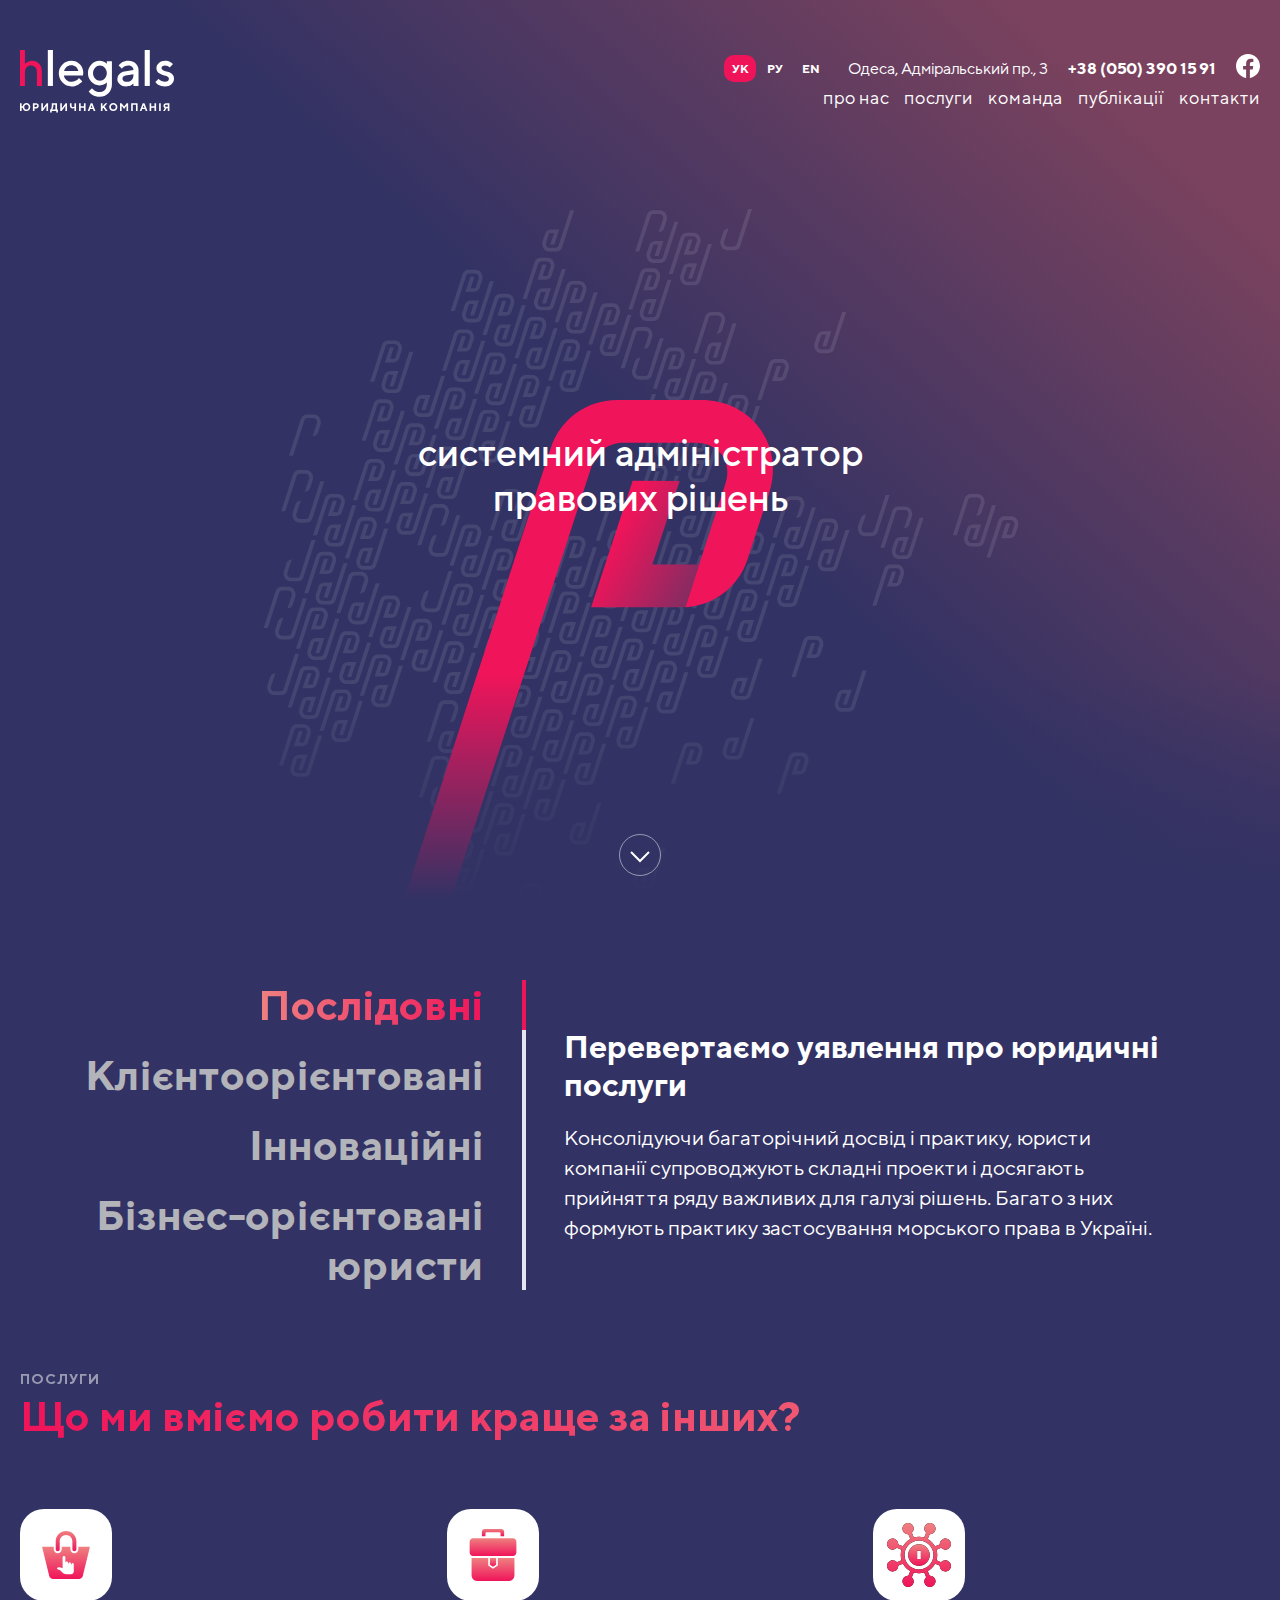
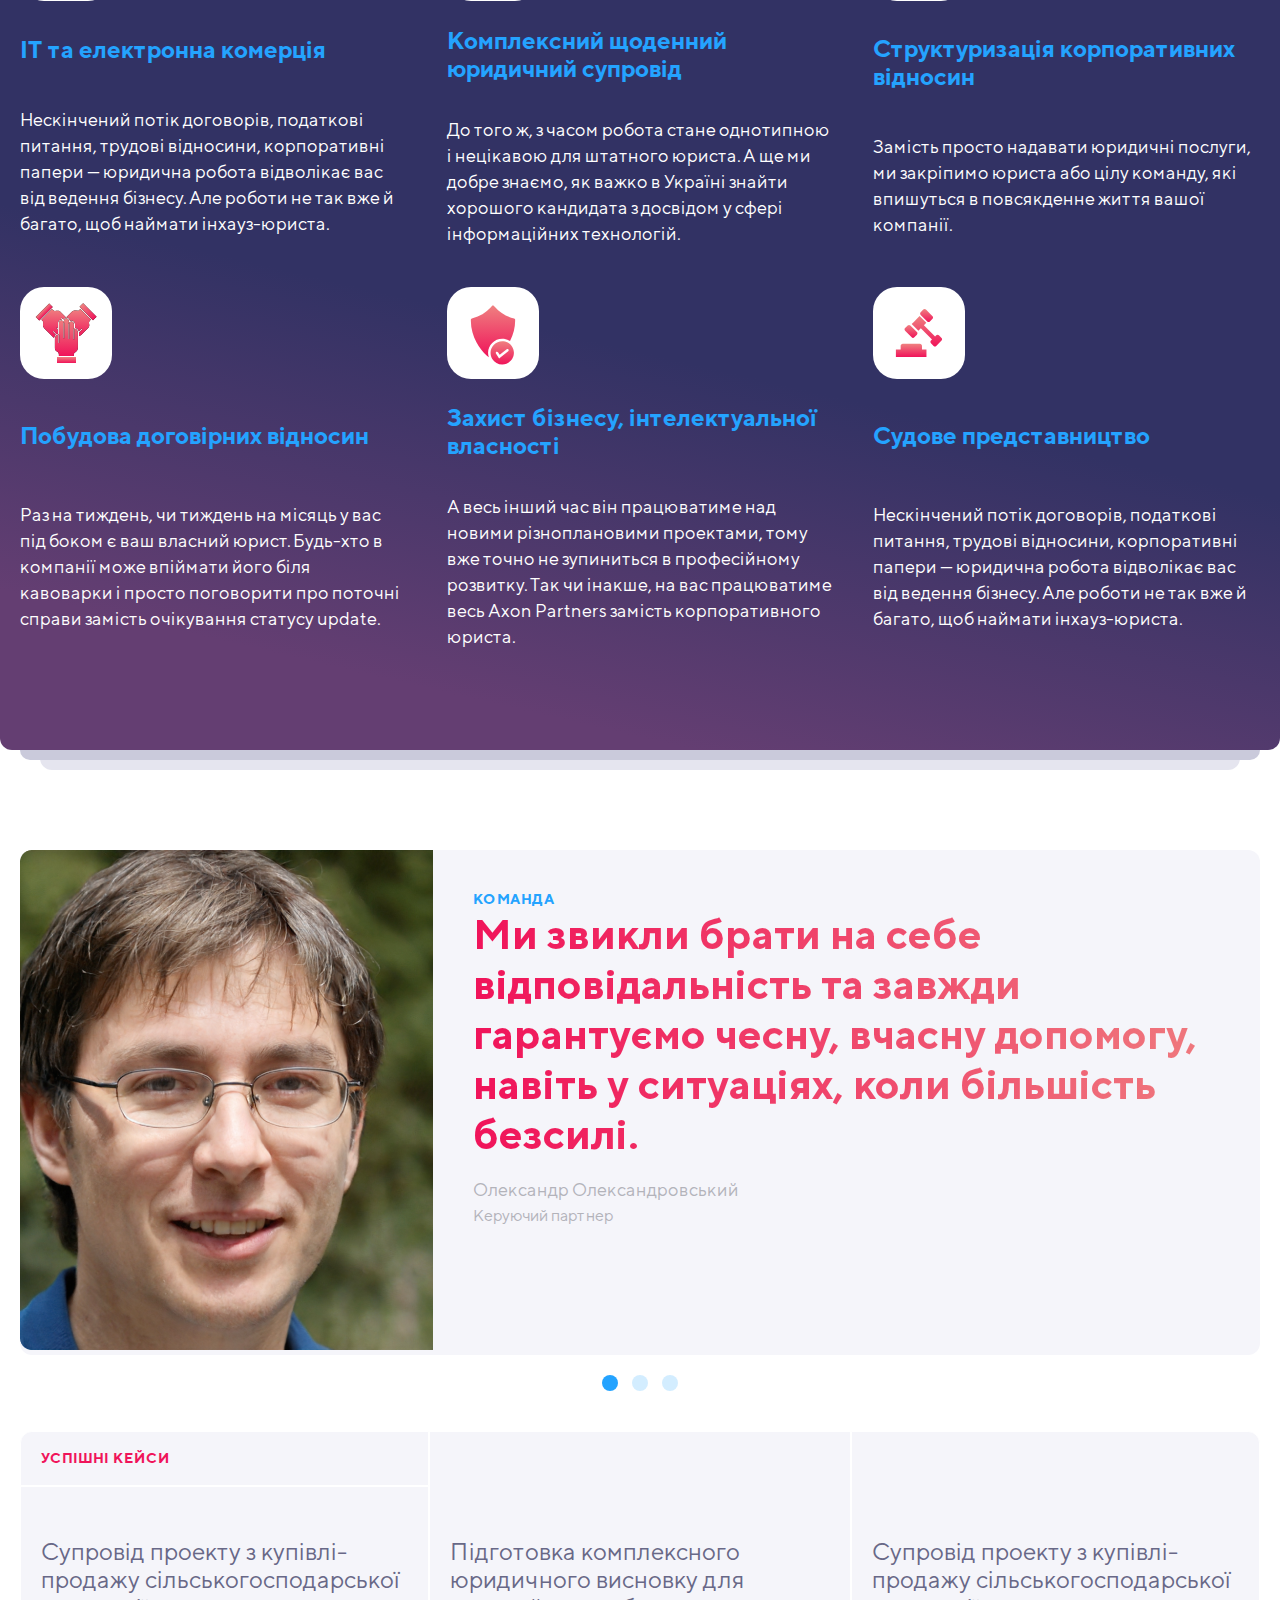
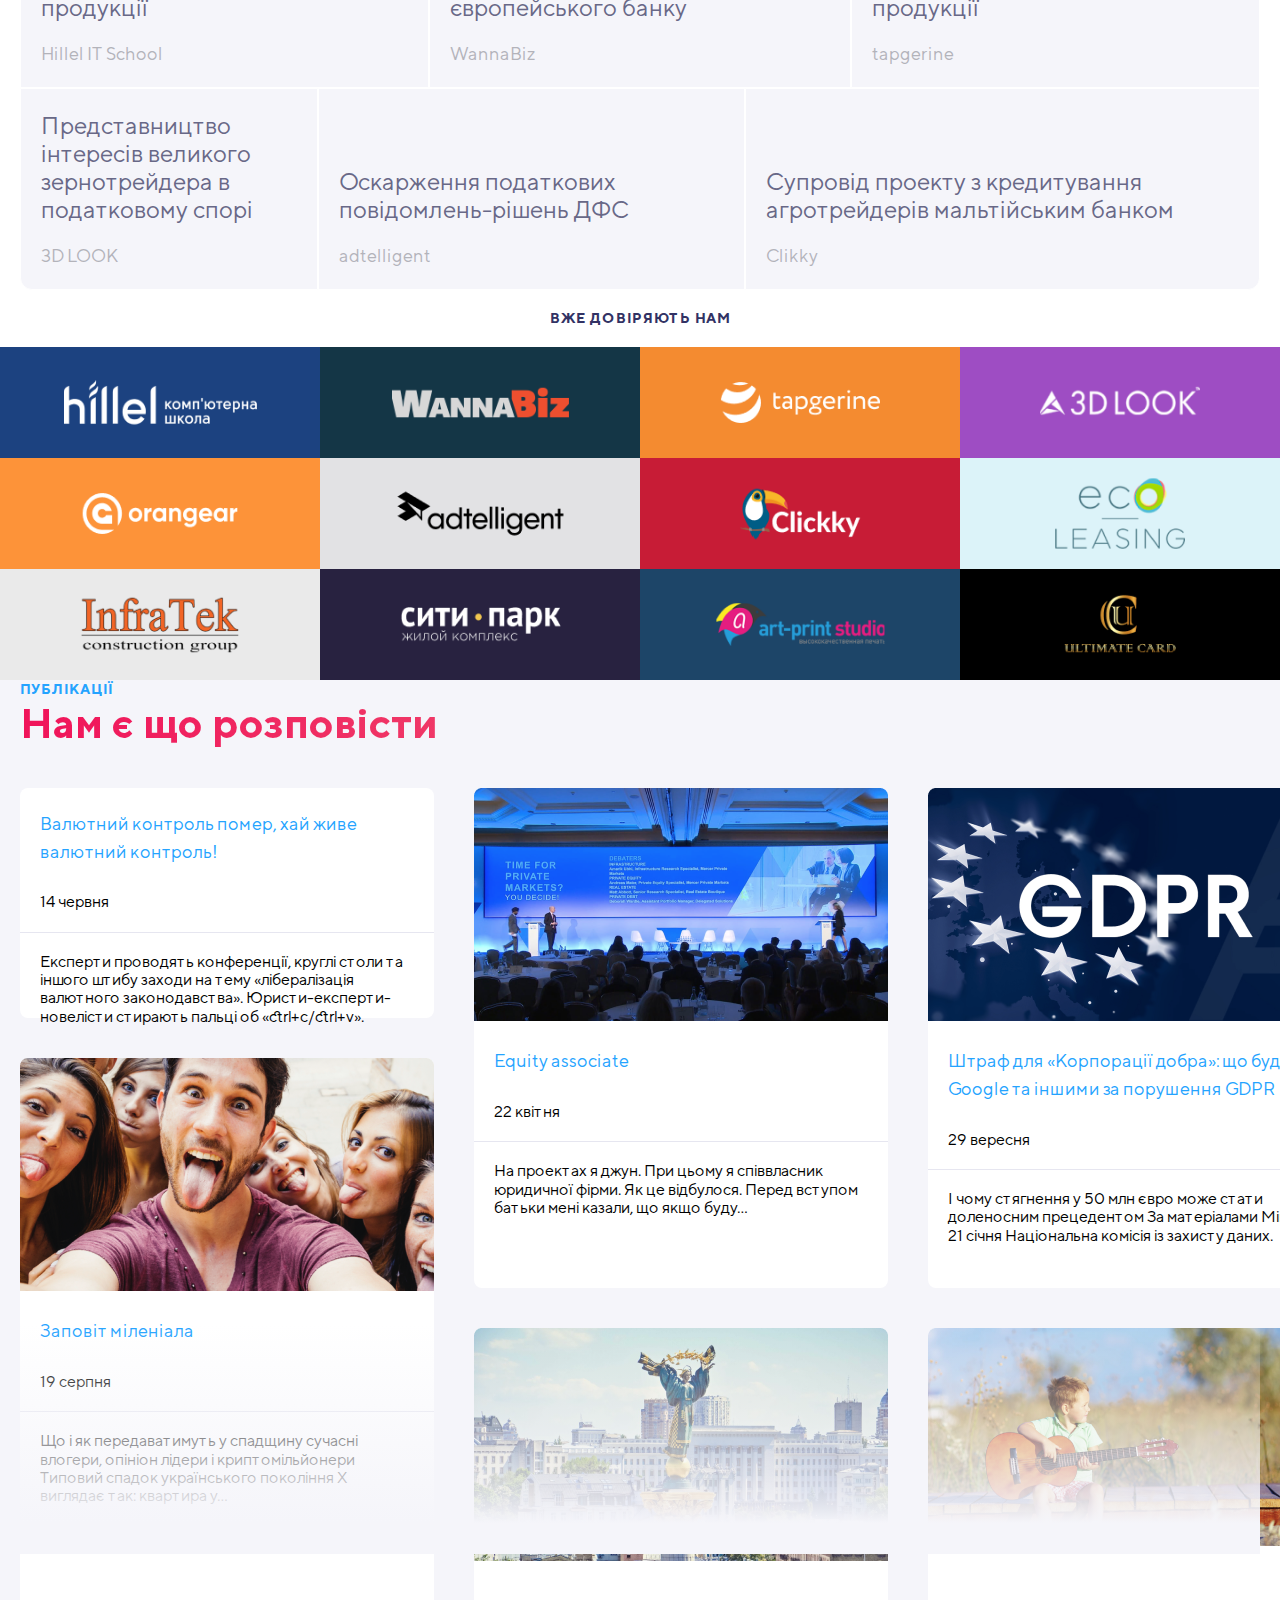
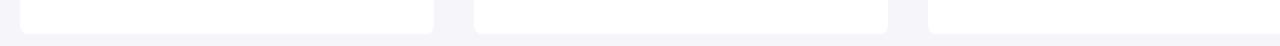
==== index.html @ 36294e0b "ten" ====
<!DOCTYPE html>
<html lang="en">

<head>
  <meta charset="UTF-8">
  <meta http-equiv="X-UA-Compatible" content="IE=edge">
  <meta name="viewport" content="width=device-width, initial-scale=1.0">
  <link rel="stylesheet" href="assets/css/style.css">
  <title>Document</title>
</head>

<body>

  <header class="header">
    <div class="header-menu  container">
      <div class="header-menu__logo logo">
        <div class="logo__picture">
          <a href="index.html">
            <img class="logo__image" src="assets/img/logowhite.svg" alt="logowhite">
          </a>
        </div>
      </div>
      <div class="header-menu__info info">
        <div class="info__language">
          <a class="info__language-link active" href="">УК</a>
          <a class="info__language-link" href="">РУ</a>
          <a class="info__language-link" href="">EN</a>
        </div>
        <div class="info__address">
          <a class="info__address-link" href="">Одеса, Адміральський пр., 3</a>
        </div>
        <div class="info__phone">
          <a class="info__phone-link" href="tel:+380503901591">+38 (050) 390 15 91</a>
        </div>
        <div class="info__social">
          <a class="info__social-link" href="">
            <img class="info__social-image" src="assets/img/facebook.svg" alt="facebook">
          </a>
        </div>
      </div>
      <nav class="header-menu__navbar navbar">

        <div class="navbar-hamburger">
          <span></span>
          <span></span>
          <span></span>
        </div>

        <ul class="navbar__list">
          <li class="navbar__item">
            <a class="navbar__link" href="">про нас</a>
          </li>
          <li class="navbar__item">
            <a class="navbar__link" href="">послуги</a>
          </li>
          <li class="navbar__item">
            <a class="navbar__link" href="">команда</a>
          </li>
          <li class="navbar__item">
            <a class="navbar__link" href="">публікації</a>
          </li>
          <li class="navbar__item">
            <a class="navbar__link" href="">контакти</a>
          </li>
        </ul>
      </nav>

    </div>
    <div class="header-logo">
      <img class="header-logo__image" src="assets/img/logo.svg" alt="logo">
      <h1 class="header-logo__title">системний адміністратор правових рішень</h1>
    </div>
    <div class="header-logo__button">
      <img class="header-logo__button-image" alt="down" src="assets/img/scrolldown.svg">
    </div>

  </header>

  <main class="main">
    <section class="experience">
      <div class="experience__container container">
        <div class="slider">
          <div class="slider__headers">
            <h2 class="slider__header active"><span>Послідовні</span></h2>
            <h2 class="slider__header"><span>Клієнтоорієнтовані</span></h2>
            <h2 class="slider__header"><span>Інноваційні</span></h2>
            <h2 class="slider__header"><span>Бізнес-орієнтовані юристи</span></h2>
          </div>

          <div class="slider__notes">
            <div class="slider__note active">
              <h3 class="slider__title">Перевертаємо уявлення про юридичні послуги</h3>
              <p class="slider__descption">Консолідуючи багаторічний досвід і практику, юристи компанії супроводжують
                складні проекти і досягають прийняття ряду
                важливих для галузі рішень. Багато з них формують практику застосування морського права в Україні.</p>
            </div>
            <div class="slider__note">
              <h3 class="slider__title">Клієнтоорієнтовані послуги</h3>
              <p class="slider__descption">Консолідуючи багаторічний досвід і практику, юристи компанії супроводжують
                складні проекти.Багато з них формують практику застосування морського права в Україні.</p>
            </div>

            <div class="slider__note">
              <h3 class="slider__title">Інноваційні послуги</h3>
              <p class="slider__descption">Багато з них формують практику застосування морського права в Україні.</p>
            </div>

            <div class="slider__note">
              <h3 class="slider__title">Бізнес-орієнтовані юристи</h3>
              <p class="slider__descption">Консолідуючи багаторічний досвід і практику, юристи компанії супроводжують
                складні проекти і досягають прийняття рядуважливих для галузі рішень.</p>
            </div>
          </div>

          <div class="slider__indicators">
            <div class="slider__indicator active"></div>
            <div class="slider__indicator"></div>
            <div class="slider__indicator"></div>
            <div class="slider__indicator"></div>
          </div>

        </div>
      </div>

    </section>

    <section class="services">
      <div class="services-container container">
        <strong><a class="services__link" href="">послуги</a></strong>
        <h2 class="services__title">Що ми вміємо робити краще за інших?</h2>


        <div class="services-grid">

          <div class="services-block">
            <h3 class="services-block__title">IT та електронна комерція</h3>
            <div class="services-block__picture">
              <img class="services-block__image" src="assets/img/services1.svg" alt="services1">
            </div>
            <div class="services-block__description">Нескінчений потік договорів, податкові питання, трудові відносини,
              корпоративні папери — юридична
              робота відволікає вас
              від ведення бізнесу. Але роботи не так вже й багато, щоб наймати інхауз-юриста.</div>
          </div>



          <div class="services-block">
            <h3 class="services-block__title">Комплексний щоденний
              юридичний супровід</h3>
            <div class="services-block__picture">
              <img class="services-block__image" src="assets/img/services2.svg" alt="services2">
            </div>
            <div class="services-block__description">До того ж, з часом робота стане однотипною і нецікавою для
              штатного
              юриста. А ще ми добре знаємо, як важко в Україні
              знайти хорошого кандидата з досвідом у сфері інформаційних технологій.</div>
          </div>



          <div class="services-block">
            <h3 class="services-block__title">Структуризація корпоративних відносин</h3>
            <div class="services-block__picture">
              <img class="services-block__image" src="assets/img/services3.svg" alt="services3">
            </div>
            <div class="services-block__description">Замість просто надавати юридичні послуги, ми закріпимо юриста або
              цілу команду, які впишуться в повсякденне життя вашої
              компанії.</div>
          </div>



          <div class="services-block">
            <h3 class="services-block__title">Побудовa договірних відносин</h3>
            <div class="services-block__picture">
              <img class="services-block__image" src="assets/img/services4.svg" alt="services4">
            </div>
            <div class="services-block__description">Раз на тиждень, чи тиждень на місяць у вас під боком є ваш
              власний
              юрист. Будь-хто в компанії може впіймати його біля
              кавоварки і просто поговорити про поточні справи замість очікування статусу update.
            </div>
          </div>



          <div class="services-block">
            <h3 class="services-block__title">Захист бізнесу, інтелектуальної власності</h3>
            <div class="services-block__picture">
              <img class="services-block__image" src="assets/img/services5.svg" alt="services5">
            </div>
            <div class="services-block__description">А весь інший час він працюватиме над новими різноплановими
              проектами, тому вже точно не зупиниться в професійному
              розвитку. Так чи інакше, на вас працюватиме весь Axon Partners замість корпоративного юриста.</div>
          </div>



          <div class="services-block">
            <h3 class="services-block__title">Судове представництво</h3>
            <div class="services-block__picture">
              <img class="services-block__image" src="assets/img/services6.svg" alt="services6">
            </div>
            <div class="services-block__description">Нескінчений потік договорів, податкові питання, трудові
              відносини,
              корпоративні папери — юридична
              робота відволікає вас
              від ведення бізнесу. Але роботи не так вже й багато, щоб наймати інхауз-юриста.</div>
          </div>

        </div>
      </div>
    </section>

    <section class="face container">
      <div class="face-box">
        <div class="face-box__picture">
          <img class="face-box__image" src="assets/img/face.png" alt="">
        </div>

        <div class="face-contant">
          <strong class="face-contant__indicators">
            <a class="face-contant__link" href="">команда</a>
          </strong>
          <h2 class="face-contant__title">Ми звикли брати на себе відповідальність та завжди гарантуємо чесну, вчасну
            допомогу, навіть у ситуаціях, коли більшість безсилі.</h2>
          <div class="face-contant__flex">
            <div class="face-contant__flex-pictures">
              <img class="face-contant__flex-image" src="assets/img/face-small.png" alt="face-small">
            </div>
            <div class="face-contant__flex-person">
              <div class="face-contant__name">Олександр Олександровський</div>
              <div class="face-contant__about">Керуючий партнер</div>
            </div>

          </div>

        </div>

      </div>
      <div class="face-indicators">
        <div class="face-indicator active"></div>
        <div class="face-indicator"></div>
        <div class="face-indicator"></div>
      </div>

    </section>

    <section class="cases container">



      <div class="cases-section">
        <h3 class="cases-section__title">Успішні кейси</h3>
      </div>

      <div class="cases-section">
        <div class="cases-section__description">Супровід проекту з купівлі-продажу сільськогосподарської продукції
        </div>
        <div class="cases-section__notes">Hillel IT School</div>
      </div>

      <div class="cases-section">
        <div class="cases-section__description">Підготовка комплексного юридичного висновку для європейського банку
        </div>
        <div class="cases-section__notes">WannaBiz</div>
      </div>

      <div class="cases-section">
        <div class="cases-section__description">Супровід проекту з купівлі-продажу сільськогосподарської продукції
        </div>
        <div class="cases-section__notes">tapgerine</div>
      </div>

      <div class="cases-section">
        <div class="cases-section__description">Представництво інтересів великого зернотрейдера в податковому спорі
        </div>
        <div class="cases-section__notes">3D LOOK</div>
      </div>
      <div class="cases-section">
        <div class="cases-section__description">Оскарження податкових повідомлень-рішень ДФС</div>
        <div class="cases-section__notes">adtelligent</div>
      </div>
      <div class="cases-section">
        <div class="cases-section__description">Супровід проекту з кредитування агротрейдерів мальтійським банком
        </div>
        <div class="cases-section__notes">Clikky</div>
      </div>

    </section>

    <section class="brands">
      <h3 class="brands__title">Вже довіряють нам</h3>
      <div class="brands-box">
        <div class="brands-section">
          <a href="index.html"><img class="brands-section__image" src="assets/img/brands1.png" alt="brands1"></a>
        </div>
        <div class="brands-section">
          <a href="index.html"><img class="brands-section__image" src="assets/img/brands2.png" alt="brands2"></a>
        </div>
        <div class="brands-section">
          <a href="index.html"><img class="brands-section__image" src="assets/img/brands3.png" alt="brands3"></a>
        </div>
        <div class="brands-section">
          <a href="index.html"><img class="brands-section__image" src="assets/img/brands4.png" alt="brands4"></a>
        </div>
        <div class="brands-section">
          <a href="index.html"><img class="brands-section__image" src="assets/img/brands5.png" alt="brands5"></a>
        </div>
        <div class="brands-section">
          <a href="index.html"><img class="brands-section__image" src="assets/img/brands6.png" alt="brands6"></a>
        </div>
        <div class="brands-section">
          <a href="index.html"><img class="brands-section__image" src="assets/img/brands7.png" alt="brands7"></a>
        </div>
        <div class="brands-section">
          <a href="index.html"><img class="brands-section__image" src="assets/img/brands8.png" alt="brands8"></a>
        </div>
        <div class="brands-section">
          <a href="index.html"><img class="brands-section__image" src="assets/img/brands9.png" alt="brands9"></a>
        </div>
        <div class="brands-section">
          <a href="index.html"><img class="brands-section__image" src="assets/img/brands10.png" alt="brands10"></a>
        </div>
        <div class="brands-section">
          <a href="index.html"><img class="brands-section__image" src="assets/img/brands11.png" alt="brands10"></a>
        </div>
        <div class="brands-section">
          <a href="index.html"><img class="brands-section__image" src="assets/img/brands12.png" alt="brands10"></a>
        </div>
      </div>
    </section>
  </main>

  <footer class="footer">
    <div class="footer-primary container">
      <div class="footer-primary__action">
        <a class="footer-primary__link" href="index.html">Публікації</a>
      </div>
      <h2 class="footer-primary__title">Нам є що розповісти</h2>

      <div class="footer-primary__box box">

        <div class="box-section">
          <h2 class="box-section__title">
            <a class="box-section__link" href="#">Валютний контроль помер, хай живе валютний контроль!</a>
          </h2>
          <div class="box-section__date">14 червня</div>
          <div class="box-section__description">Експерти проводять конференції, круглі столи та іншого штибу заходи на
            тему «лібералізація валютного законодавства».
            Юристи-експерти-новелісти стирають пальці об «ctrl+c/ctrl+v».</div>
        </div>

        <div class="box-section">
          <h2 class="box-section__title">
            <a class="box-section__link" href="#">Equity associate</a>
          </h2>
          <div class="box-section__picture">
            <img class="box-section__image" src="assets/img/footer-primary2.png" alt="primary2">
          </div>
          <div class="box-section__date">22 квітня</div>
          <div class="box-section__description">На проектах я джун. При цьому я співвласник юридичної фірми. Як це відбулося. Перед вступом батьки мені казали, що якщо
          буду…</div>
        </div>

        <div class="box-section">
          <h2 class="box-section__title">
            <a class="box-section__link" href="#">Штраф для «Корпорації добра»: що буде з Google та іншими за порушення GDPR</a>
          </h2>
          <div class="box-section__picture">
            <img class="box-section__image" src="assets/img/footer-primary3.png" alt="primary3">
          </div>
          <div class="box-section__date">29 вересня</div>
          <div class="box-section__description">І чому стягнення у 50 млн євро може стати доленосним прецедентом За матеріалами Mind.ua 21 січня Національна комісія із
          захисту даних.</div>
        </div>

        <div class="box-section">
          <h2 class="box-section__title">
            <a class="box-section__link" href="#">Заповіт міленіала</a>
          </h2>
          <div class="box-section__picture">
            <img class="box-section__image" src="assets/img/footer-primary4.png" alt="primary4">
          </div>
          <div class="box-section__date">19 серпня</div>
          <div class="box-section__description">Що і як передаватимуть у спадщину сучасні влогери, опініон лідери і криптомільйонери Типовий спадок українського
          покоління Х виглядає так: квартира у…</div>
        </div>

        <div class="box-section">
          <h2 class="box-section__title display">
            <a class="box-section__link" href="#">Закон про мови: як зробити свій сайт відповідним</a>
          </h2>
          <div class="box-section__picture">
            <img class="box-section__image" src="assets/img/footer-primary5.png" alt="primary5">
          </div>
          <div class="box-section__date display">19 серпня</div>
          <div class="box-section__description display">Наталія Кирик, керівник контент студії Wordfactory.ua По-перше, це красиво! Це аргумент номер один на користь
          україномовного сайту. По-друге, це ефективно. У…</div>
        </div>

        <div class="box-section">
          <h2 class="box-section__title display">
            <a class="box-section__link" href="#">Компенсація витрат на навчання дитини в дитячому садку та школі</a>
          </h2>
          <div class="box-section__picture">
            <img class="box-section__image" src="assets/img/footer-primary6.png" alt="primary6">
          </div>
          <div class="box-section__date display">5 Лютого 2018</div>
          <div class="box-section__description display">Про що йде мова В червні цього року Верховна Рада внесла зміни до Податкового кодексу України. Відтепер батьки, які
          отримують офіційну…</div>
        </div>




      </div>
    </div>

    <br><br><br><br><br>
    <div class="footer-secondary container"></div>
  </footer>


  <script src="https://ajax.googleapis.com/ajax/libs/jquery/3.6.0/jquery.min.js"></script>

  <script src="assets/js/main.js"></script>
</body>

</html>
---- assets/css/style.css ----
/*! normalize.css v8.0.1 | MIT License | github.com/necolas/normalize.css */
html {
  line-height: 1.15;

  -webkit-text-size-adjust: 100%;
}
body {
  margin: 0;
}
main {
  display: block;
}
h1 {
  margin: 0.67em 0;

  font-size: 2em;
}
hr {
  overflow: visible;

  -webkit-box-sizing: content-box;
          box-sizing: content-box;
  height: 0;
}
pre {
  font-family: monospace, monospace;
  font-size: 1em;
}
a {
  background-color: transparent;
}
abbr[title] {
          text-decoration: underline;
          text-decoration: underline dotted;

  border-bottom: none;

  -webkit-text-decoration: underline dotted;
}
b,
strong {
  font-weight: bolder;
}
code,
kbd,
samp {
  font-family: monospace, monospace;
  font-size: 1em;
}
small {
  font-size: 80%;
}
sub,
sup {
  position: relative;

  vertical-align: baseline;

  font-size: 75%;
  line-height: 0;
}

sub {
  bottom: -0.25em;
}

sup {
  top: -0.5em;
}
img {
  border-style: none;
}
button,
input,
optgroup,
select,
textarea {
  margin: 0;

  font-family: inherit;
  font-size: 100%;
  line-height: 1.15;
}
button,
input {
  overflow: visible;
}
button,
select {
  text-transform: none;
}
button,
[type=button],
[type=reset],
[type=submit] {
  -webkit-appearance: button;
}
button::-moz-focus-inner,
[type=button]::-moz-focus-inner,
[type=reset]::-moz-focus-inner,
[type=submit]::-moz-focus-inner {
  padding: 0;

  border-style: none;
}
button:-moz-focusring,
[type=button]:-moz-focusring,
[type=reset]:-moz-focusring,
[type=submit]:-moz-focusring {
  outline: 1px dotted ButtonText;
}
fieldset {
  padding: 0.35em 0.75em 0.625em;
}
legend {
  display: table;

  -webkit-box-sizing: border-box;
          box-sizing: border-box;
  max-width: 100%;
  padding: 0;

  white-space: normal;

  color: inherit;
}
progress {
  vertical-align: baseline;
}
textarea {
  overflow: auto;
}
[type=checkbox],
[type=radio] {
  -webkit-box-sizing: border-box;
          box-sizing: border-box;
  padding: 0;
}
[type=number]::-webkit-inner-spin-button,
[type=number]::-webkit-outer-spin-button {
  height: auto;
}
[type=search] {
  outline-offset: -2px;

  -webkit-appearance: textfield;
}
[type=search]::-webkit-search-decoration {
  -webkit-appearance: none;
}
::-webkit-file-upload-button {
  font: inherit;

  -webkit-appearance: button;
}
details {
  display: block;
}
summary {
  display: list-item;
}
template {
  display: none;
}
[hidden] {
  display: none;
}

@font-face {
  font-family: "TT Norms";
  font-weight: bold;
  font-style: normal;

  src: url("TTNorms-Bold.eot");
  src: local("TT Norms Bold"), local("TTNorms-Bold"), url("../fonts/TTNorms-Bold.woff2") format("woff2");
}
@font-face {
  font-family: "TT Norms";
  font-weight: 500;
  font-style: normal;

  src: url("TTNorms-Medium.eot");
  src: local("TT Norms Medium"), local("TTNorms-Medium"), url("../fonts/TTNorms-Medium.woff2") format("woff2");
}
@font-face {
  font-family: "TT Norms";
  font-weight: normal;
  font-style: normal;

  src: url("TTNorms-Regular.eot");
  src: local("TT Norms Regular"), local("TTNorms-Regular"), url("../fonts/TTNorms-Regular.woff2") format("woff2");
}
*,
*::before,
*::after {
  -webkit-box-sizing: border-box;
          box-sizing: border-box;
  margin: 0;
  padding: 0;
}

html {
  font-size: 16px;
}

body {
  font-family: "TT Norms", "sans-serif";
  font-weight: 400;
}

a {
  text-decoration: none;

  color: white;
}

ul {
  margin: 0;
  padding: 0;

  list-style: none;
}

.container {
  max-width: 1360px;
  margin-right: auto;
  margin-left: auto;
  padding-right: 20px;
  padding-left: 20px;
}

.header {
  position: relative;

  overflow: hidden;

  height: 100vh;

  background: -o-linear-gradient(48deg, #323264 14%, #323264 51%, #7a425e 88%);
  background:    linear-gradient(42deg, #323264 14%, #323264 51%, #7a425e 88%);
}
.header::before {
  position: absolute;
  top: 0;
  right: 0;
  bottom: 0;
  left: 0;

  content: "";

  background-image: url(../img/logobackground.svg);
  background-repeat: no-repeat;
  background-position: 50% 100%;
  background-size: 85vh, 70vh;
}
.header::after {
  position: absolute;
  top: 70%;
  right: 0;
  bottom: 0;
  left: 0;

  content: "";

  background: -webkit-gradient(linear, left top, left bottom, color-stop(16.67%, rgba(50, 50, 100, 0)), to(#323264));
  background: -o-linear-gradient(top, rgba(50, 50, 100, 0) 16.67%, #323264 100%);
  background:    linear-gradient(180deg, rgba(50, 50, 100, 0) 16.67%, #323264 100%);
}

.header-menu {
  position: relative;
  z-index: 1;

  display: grid;
  -webkit-box-pack: justify;
  -ms-flex-pack: justify;
  justify-content: space-between;

  padding-top: 50px;

  gap: 0 20px;
  grid-template-areas: "logo info" "logo nav";
}

.header-menu__info {
  display: -webkit-box;
  display: -ms-flexbox;
  display: flex;
  -webkit-box-align: center;
  align-items: center;
  -ms-flex-align: center;
  -ms-flex-wrap: wrap;
      flex-wrap: wrap;

  gap: 20px;
  grid-area: info;
}

.info__language-link {
  padding: 6px 8px;

  color: #ffffff;
  border-radius: 10px;

  font-size: 12px;
  font-weight: 700;
  line-height: 14px;
}
.info__language-link:hover {
  color: #ef145a;
}
.info__language-link.active {
  color: #ffffff;
  background-color: #ef145a;
}
.info__address-link {
  color: #ffffff;

  font-size: 16px;
  font-weight: 400;
  line-height: 19px;
}
.info__phone-link {
  color: #ffffff;

  font-size: 16px;
  font-weight: 700;
  line-height: 19px;
}
.info__social-image {
  width: 24px;
}

.header-menu__logo {
  grid-area: logo;
}

.logo__image {
  width: 155px;
}

.header-menu__navbar {
  grid-area: nav;
}

.navbar__list {
  display: -webkit-box;
  display: -ms-flexbox;
  display: flex;
  -webkit-box-pack: end;
  -ms-flex-pack: end;
  justify-content: flex-end;

  gap: 15px;
}
.navbar__link {
  padding: 0.5em 0;

  color: #ffffff;

  font-size: 18px;
  font-weight: 400;
  line-height: 21px;
}
.navbar__link:hover {
  color: #ef145a;
}

.navbar-hamburger {
  position: relative;

  display: none;

  width: 30px;
  height: 22.5px;
  margin-left: auto;

  cursor: pointer;
  -webkit-transition: 0.5s ease-in-out;
       -o-transition: 0.5s ease-in-out;
          transition: 0.5s ease-in-out;
  -webkit-transform: rotate(0deg);
      -ms-transform: rotate(0deg);
          transform: rotate(0deg);
}

.navbar-hamburger span {
  position: absolute;
  left: 0;

  display: block;

  width: 100%;
  height: 4px;

  -webkit-transition: 0.25s ease-in-out;
       -o-transition: 0.25s ease-in-out;
          transition: 0.25s ease-in-out;
  -webkit-transform: rotate(0deg);
      -ms-transform: rotate(0deg);
          transform: rotate(0deg);

  opacity: 1;
  border-radius: 3px;
  background: #ffffff;
}

.navbar-hamburger span:nth-child(1) {
  top: 0;
}

.navbar-hamburger span:nth-child(2) {
  top: 9px;
}

.navbar-hamburger span:nth-child(3) {
  top: 18px;
}

.navbar-hamburger.open span:nth-child(1) {
  top: 9px;

  -webkit-transform: rotate(135deg);
      -ms-transform: rotate(135deg);
          transform: rotate(135deg);
}

.navbar-hamburger.open span:nth-child(2) {
  left: -30px;

  opacity: 0;
}

.navbar-hamburger.open span:nth-child(3) {
  top: 9px;

  -webkit-transform: rotate(-135deg);
      -ms-transform: rotate(-135deg);
          transform: rotate(-135deg);
}

.header-logo {
  display: -webkit-box;
  display: -ms-flexbox;
  display: flex;
  -webkit-box-align: center;
  align-items: center;
  -ms-flex-align: center;
  -webkit-box-pack: center;
  -ms-flex-pack: center;
  justify-content: center;

  min-height: 100vh;
}
.header-logo__image {
  position: absolute;
  bottom: 0;
}
.header-logo__title {
  position: absolute;
  top: 50%;
  left: 50%;

  width: 600px;

  -webkit-transform: translate(-50%, -50%);
      -ms-transform: translate(-50%, -50%);
          transform: translate(-50%, -50%);
  text-align: center;

  color: #ffffff;

  font-size: 38px;
  font-weight: 500;
  line-height: 45px;
}

.header-logo__button {
  position: absolute;
  z-index: 2;
  bottom: 20px;
  left: 50%;

  cursor: pointer;
  -webkit-transform: translateX(-50%);
      -ms-transform: translateX(-50%);
          transform: translateX(-50%);
}

.slider {
  display: -webkit-box;
  display: -ms-flexbox;
  display: flex;
}
.slider__headers {
  position: relative;

  display: -webkit-box;
  display: -ms-flexbox;
  display: flex;
  -webkit-box-flex: 2;
  -ms-flex-preferred-size: 0;
  flex-basis: 0;
  -webkit-box-orient: vertical;
  -webkit-box-direction: normal;
  -ms-flex-direction: column;
      flex-direction: column;
  -ms-flex-positive: 2;
  flex-grow: 2;

  gap: 20px;
}
.slider__header {
  position: relative;

  color: #b3b3ba;
}
.slider__notes {
  display: -webkit-box;
  display: -ms-flexbox;
  display: flex;
  -webkit-box-align: center;
  align-items: center;
  -ms-flex-align: center;
  -webkit-box-flex: 3;
  -ms-flex-preferred-size: 0;
  flex-basis: 0;
  -ms-flex-positive: 3;
  flex-grow: 3;
}
.slider__note {
  display: none;

  color: #ffffff;
}
.slider__note.active {
  display: block;
}
.slider__title {
  margin-bottom: 20px;
}
.slider__indicator {
  width: 16px;
  height: 16px;

  opacity: 0.2;
  border-radius: 8px;
  background: #24a3ff;
}
.slider__indicator.active {
  opacity: 1;
}

.experience {
  padding-top: 80px;
  padding-bottom: 80px;

  background-color: #323264;
}

.services {
  position: relative;

  margin-bottom: 100px;
  padding-bottom: 100px;

  border-radius: 0 0 12px 12px;
  background: -o-linear-gradient(257deg, #323264 11.93%, #323264 57.17%, #643e72 87.46%);
  background:    linear-gradient(193deg, #323264 11.93%, #323264 57.17%, #643e72 87.46%);
}
.services::before {
  position: absolute;
  top: 100%;
  right: 40px;
  left: 40px;

  height: 20px;

  content: "";

  border-radius: 0 0 12px 12px;
  background-color: #e5e5ef;
}
.services::after {
  position: absolute;
  top: 100%;
  right: 20px;
  left: 20px;

  height: 10px;

  content: "";

  border-radius: 0 0 12px 12px;
  background-color: #cacadb;
}
.services__link {
  padding-bottom: 3px;

  letter-spacing: 1px;
  text-transform: uppercase;

  opacity: 0.5;
  color: #ffffff;

  font-size: 14px;
  line-height: 17px;
}
.services__title {
  margin-top: 3px;
  margin-bottom: 68px;

  background: -o-linear-gradient(359.87deg, #f0145a 0.84%, #ef8080 99.96%);
  background:    linear-gradient(90.13deg, #f0145a 0.84%, #ef8080 99.96%);
  -webkit-background-clip: text;
          background-clip: text;

  font-size: 42px;
  line-height: 50px;

  -webkit-text-fill-color: transparent;
          text-fill-color: transparent;
}
.services-grid {
  display: grid;

  gap: 40px;
}

.services-block {
  display: grid;

  max-width: 413px;

  gap: 20px 20px;
  grid-template-areas: "pic" "tit" "des";
}
.services-block__title {
  margin-bottom: 15px;

  color: #24a3ff;

  font-size: 24px;
  line-height: 28px;

  grid-area: tit;
}
.services-block__picture {
  max-width: 64px;

  grid-area: pic;
}
.services-block__description {
  color: #ffffff;

  font-size: 18px;
  line-height: 26px;

  grid-area: des;
}

.face-indicators {
  display: -webkit-box;
  display: -ms-flexbox;
  display: flex;
  -webkit-box-pack: center;
  -ms-flex-pack: center;
  justify-content: center;

  gap: 14px;
}

.face-indicator {
  width: 16px;
  height: 16px;
  margin-bottom: 40px;

  opacity: 0.2;
  border-radius: 8px;
  background: #24a3ff;
}
.face-indicator.active {
  opacity: 1;
}

.face-box {
  display: -webkit-box;
  display: -ms-flexbox;
  display: flex;

  margin-bottom: 20px;

  border-radius: 12px;
  background-color: #f5f5fa;

  gap: 40px;
}
.face-contant {
  padding-top: 40px;
  padding-bottom: 40px;
}
.face-contant__flex {
  display: -webkit-box;
  display: -ms-flexbox;
  display: flex;
}
.face-contant__title {
  padding-bottom: 20px;

  background: -o-linear-gradient(359.87deg, #f0145a 0.84%, #ef8080 99.96%);
  background:    linear-gradient(90.13deg, #f0145a 0.84%, #ef8080 99.96%);
  -webkit-background-clip: text;
          background-clip: text;

  font-size: 42px;
  font-weight: 700;
  line-height: 50px;

  -webkit-text-fill-color: transparent;
          text-fill-color: transparent;
}
.face-contant__name {
  padding-bottom: 5px;

  color: #b3b3ba;

  font-size: 18px;
  font-weight: 400;
  line-height: 21px;
}
.face-contant__about {
  color: #b3b3ba;

  font-size: 16px;
  font-weight: 400;
  line-height: 22px;
}

.face-contant__link {
  letter-spacing: 1px;
  text-transform: uppercase;

  color: #24a3ff;

  font-size: 14px;
  font-weight: 700;
  line-height: 17px;
}

.face-contant__flex-pictures {
  display: none;

  margin-right: 10px;
}

.cases {
  display: grid;
}

.cases > div:nth-of-type(1) {
  -webkit-box-pack: center;
  -ms-flex-pack: center;
  justify-content: center;

  border: 1px solid #ffffff;
  border-radius: 12px 0 0 0;

  grid-area: a1;
}

.cases > div:nth-of-type(2) {
  border: 1px solid #ffffff;

  grid-area: a2;
}

.cases > div:nth-of-type(3) {
  border: 1px solid #ffffff;

  grid-area: a3;
}

.cases > div:nth-of-type(4) {
  border: 1px solid #ffffff;
  border-radius: 0 12px 0 0;

  grid-area: a4;
}

.cases > div:nth-of-type(5) {
  border: 1px solid #ffffff;
  border-radius: 0 0 0 12px;

  grid-area: a5;
}

.cases > div:nth-of-type(6) {
  border: 1px solid #ffffff;

  grid-area: a6;
}

.cases > div:nth-of-type(7) {
  border: 1px solid #ffffff;
  border-radius: 0 0 12px 0;

  grid-area: a7;
}

.cases-section {
  display: -webkit-box;
  display: -ms-flexbox;
  display: flex;
  -webkit-box-orient: vertical;
  -webkit-box-direction: normal;
  -ms-flex-direction: column;
      flex-direction: column;

  padding: 20px;

  cursor: pointer;

  background-color: #f5f5fa;
}
.cases-section:hover {
  background-color: rgba(146, 146, 163, 0.3921568627);
}
.cases-section__title {
  letter-spacing: 1px;
  text-transform: uppercase;

  color: #f0145a;

  font-size: 14px;
  line-height: 17px;
}
.cases-section__description {
  display: -webkit-box;
  display: -ms-flexbox;
  display: flex;
  -webkit-box-align: end;
  align-items: flex-end;
  -ms-flex-align: end;

  margin-bottom: 20px;

  color: #686887;

  font-size: 24px;
  line-height: 28px;
}
.cases-section__notes {
  color: #b3b3ba;

  font-size: 18px;
  line-height: 26px;
}

.brands {
  max-width: 1440px;
  margin-right: auto;
  margin-left: auto;
}

.brands__title {
  margin: 20px;

  text-align: center;
  letter-spacing: 1px;
  text-transform: uppercase;

  color: #323264;

  font-size: 14px;
  line-height: 17px;
}

.brands-box {
  display: grid;

  grid-template-columns: repeat(4, 1fr);
}
.brands-section:hover {
  -webkit-box-shadow: 0 0 8px black;
          box-shadow: 0 0 8px black;
}
.brands-section__image {
  width: 100%;
  height: 100%;
}

.box-section {
  display: -webkit-box;
  display: -ms-flexbox;
  display: flex;
  -webkit-box-orient: vertical;
  -webkit-box-direction: normal;
  -ms-flex-direction: column;
      flex-direction: column;

  border-radius: 8px;
  background-color: white;
}

.display {
  display: none;
}

.footer-primary__box > div:nth-of-type(1) {
  grid-area: a1;
}

.footer-primary__box > div:nth-of-type(2) {
  grid-area: a2;
}

.footer-primary__box > div:nth-of-type(3) {
  grid-area: a3;
}

.footer-primary__box > div:nth-of-type(4) {
  grid-area: a4;
}

.footer-primary__box > div:nth-of-type(5) {
  grid-area: a5;
}

.footer-primary__box > div:nth-of-type(6) {
  grid-area: a6;
}

.box-section__title {
  margin-bottom: 10px;
  padding: 20px;
  padding-bottom: 0;
}

.box-section__link {
  color: #24a3ff;

  font-size: 18px;
  font-weight: 400;
  line-height: 21px;
}

.box-section__date {
  padding: 20px;
}

.box-section__description {
  padding: 20px;
  padding-top: 20px;

  border-top: 1px solid #e6e6f0;
}

.box-section__picture {
  -webkit-box-ordinal-group: 0;
  -ms-flex-order: -1;
  order: -1;
}

.footer {
  background-color: #f5f5fa;
}

.footer-primary__box {
  position: relative;

  display: grid;

  gap: 40px;
  grid-template-areas: "a1 a2 a3" "a4 a2 a3" "a4 a5 a6";
  grid-template-rows: 30% 30% 40%;
}

.footer-primary__box::after {
  position: absolute;
  top: 70%;
  right: 0;
  bottom: 0;
  left: 0;

  content: "";

  background: -webkit-gradient(linear, left top, left bottom, from(rgba(245, 245, 250, 0)), color-stop(86.5%, #f5f5fa));
  background: -o-linear-gradient(top, rgba(245, 245, 250, 0) 0%, #f5f5fa 86.5%);
  background:    linear-gradient(180deg, rgba(245, 245, 250, 0) 0%, #f5f5fa 86.5%);
}

.footer-primary__link {
  margin-top: 40px;

  letter-spacing: 1px;
  text-transform: uppercase;

  color: #24a3ff;

  font-size: 14px;
  font-weight: 700;
  line-height: 17px;
}

.footer-primary__title {
  margin-bottom: 40px;

  background: -o-linear-gradient(359.87deg, #f0145a 0.84%, #ef8080 99.96%);
  background:    linear-gradient(90.13deg, #f0145a 0.84%, #ef8080 99.96%);
  -webkit-background-clip: text;
          background-clip: text;

  font-size: 42px;
  font-weight: 700;
  line-height: 50px;

  -webkit-text-fill-color: transparent;
          text-fill-color: transparent;
}

@media (min-width: 576px) {
  .header-logo__title {
    width: 600px;
  }
}

@media (min-width: 992px) {
  .slider {
    gap: 80px;
  }
  .slider__headers::after {
    position: absolute;
    right: -42px;

    width: 4px;
    height: 100%;

    content: "";

    background-color: #e5e5ef;
  }
  .slider__header {
    text-align: right;

    font-size: 42px;
    line-height: 50px;
  }
  .slider__header.active span {
    background: -o-linear-gradient(359.87deg, #ef8080 0.84%, #f0145a 99.96%);
    background:    linear-gradient(90.13deg, #ef8080 0.84%, #f0145a 99.96%);
    -webkit-background-clip: text;
            background-clip: text;

    -webkit-text-fill-color: transparent;
            text-fill-color: transparent;
  }
  .slider__header.active::after {
    position: absolute;
    z-index: 1;
    top: 0;
    right: -42px;

    width: 4px;
    height: 100%;

    content: "";

    background-color: #ef145a;
  }
  .slider__note {
    max-width: 600px;
  }
  .slider__title {
    font-size: 32px;
    line-height: 38px;
  }
  .slider__descption {
    font-size: 21px;
    line-height: 30px;
  }
  .slider__indicators {
    display: none;
  }
  .services-grid {
    grid-template-columns: repeat(3, 1fr);
  }
  .cases {
    grid-template-areas: "a1 a1 a3 a3 a4" "a2 a2 a3 a3 a4" "a5 a6 a6 a7 a7";
    grid-template-columns: 24% 9% 1fr 8.5% 33%;
    grid-template-rows: 12% 1fr 1fr;
  }
  .cases-section {
    -webkit-box-pack: end;
    -ms-flex-pack: end;
    justify-content: flex-end;
  }
}

@media (max-width: 991.8px) {
  .slider {
    -webkit-box-orient: vertical;
    -webkit-box-direction: normal;
    -ms-flex-direction: column;
        flex-direction: column;
  }
  .slider__header {
    display: none;

    margin-bottom: 10px;

    letter-spacing: 1px;
    text-transform: uppercase;

    font-size: 14px;
    line-height: 17px;
  }
  .slider__header span {
    background: -o-linear-gradient(359.87deg, #ef8080 0.84%, #f0145a 99.96%);
    background:    linear-gradient(90.13deg, #ef8080 0.84%, #f0145a 99.96%);
    -webkit-background-clip: text;
            background-clip: text;

    -webkit-text-fill-color: transparent;
            text-fill-color: transparent;
  }
  .slider__header.active {
    display: block;
  }
  .slider__title {
    margin-bottom: 15px;

    font-size: 22px;
    line-height: 26px;
  }
  .slider__descption {
    margin-bottom: 20px;

    font-size: 18px;
    line-height: 26px;
  }
  .slider__indicators {
    display: -webkit-box;
    display: -ms-flexbox;
    display: flex;
    -webkit-box-pack: center;
    -ms-flex-pack: center;
    justify-content: center;

    gap: 14px;
  }
  .experience {
    padding-top: 40px;
    padding-bottom: 40px;
  }
  .face-box__picture {
    display: none;
  }
  .face-contant {
    padding-right: 20px;
    padding-left: 20px;
  }
  .face-contant__title {
    font-size: 32px;
    line-height: 38px;
  }
  .face-contant__flex-pictures {
    display: block;
  }
  .cases {
    grid-template-areas: "a1 a1 " "a2 a3" "a4 a5" "a6 a7";
    grid-template-columns: repeat(2, 1fr);
  }
  .cases > div:nth-of-type(1) {
    border-radius: 12px 12px 0 0;
  }
  .cases > div:nth-of-type(4) {
    border-radius: 0;
  }
  .cases > div:nth-of-type(5) {
    border-radius: 0;
  }
  .cases > div:nth-of-type(6) {
    border-radius: 0 0 0 12px;
  }
  .brands-box {
    grid-template-columns: repeat(2, 1fr);
  }
}

@media (max-width: 991.8px) and (min-width: 576px) {
  .services-grid {
    grid-template-columns: repeat(2, 1fr);
    justify-items: center;
  }
}

@media (max-width: 767.8px) {
  .header-menu {
    padding-top: 20px;

    gap: 20px;
    grid-template-areas: "info info" "logo logo" "nav nav";
  }
  .header-menu__info a {
    color: #b2b2b9;
  }
  .info__social {
    display: none;
  }
  .navbar__list {
    -webkit-box-pack: start;
    -ms-flex-pack: start;
    justify-content: flex-start;
  }
  .cases {
    grid-template-areas: "a1" "a2" "a3" "a4" "a5" "a6" "a7";
    grid-template-columns: 1fr;
  }
  .cases > div:nth-of-type(6) {
    border-radius: 0 0 0 0;
  }
  .cases > div:nth-of-type(7) {
    border-radius: 0 0 12px 12px;
  }
}

@media (max-width: 575.8px) {
  .header-menu {
    grid-template-areas: "info info" "logo nav";
  }
  .header-menu__info {
    -webkit-box-pack: justify;
    -ms-flex-pack: justify;
    justify-content: space-between;
  }
  .info__address {
    display: none;
  }
  .logo__image {
    width: 78px;
  }
  .navbar__list {
    position: absolute;
    right: 0;
    left: 0;

    display: none;

    text-align: center;

    background: -webkit-gradient(linear, left top, left bottom, color-stop(40%, rgba(50, 50, 100, 0)), to(#323264));
    background: -o-linear-gradient(top, rgba(50, 50, 100, 0) 40%, #323264 100%);
    background:    linear-gradient(180deg, rgba(50, 50, 100, 0) 40%, #323264 100%);
    -webkit-box-shadow: 0 15px 10px #323264;
            box-shadow: 0 15px 10px #323264;
  }
  .navbar-hamburger {
    display: block;
  }
  .header-logo__title {
    width: 420px;
  }
  .services-grid {
    grid-template-columns: repeat(1, 1fr);
  }
  .services-block {
    -webkit-box-align: center;
    align-items: center;
    -ms-flex-align: center;

    gap: 0 10px;
    grid-template-areas: "pic tit" "des des";
    grid-template-columns: auto 1fr;
  }
  .services-block__title {
    font-size: 18px;
  }
  .services-block__image {
    width: 64px;
  }
  .services-block__description {
    font-size: 16px;
  }
}
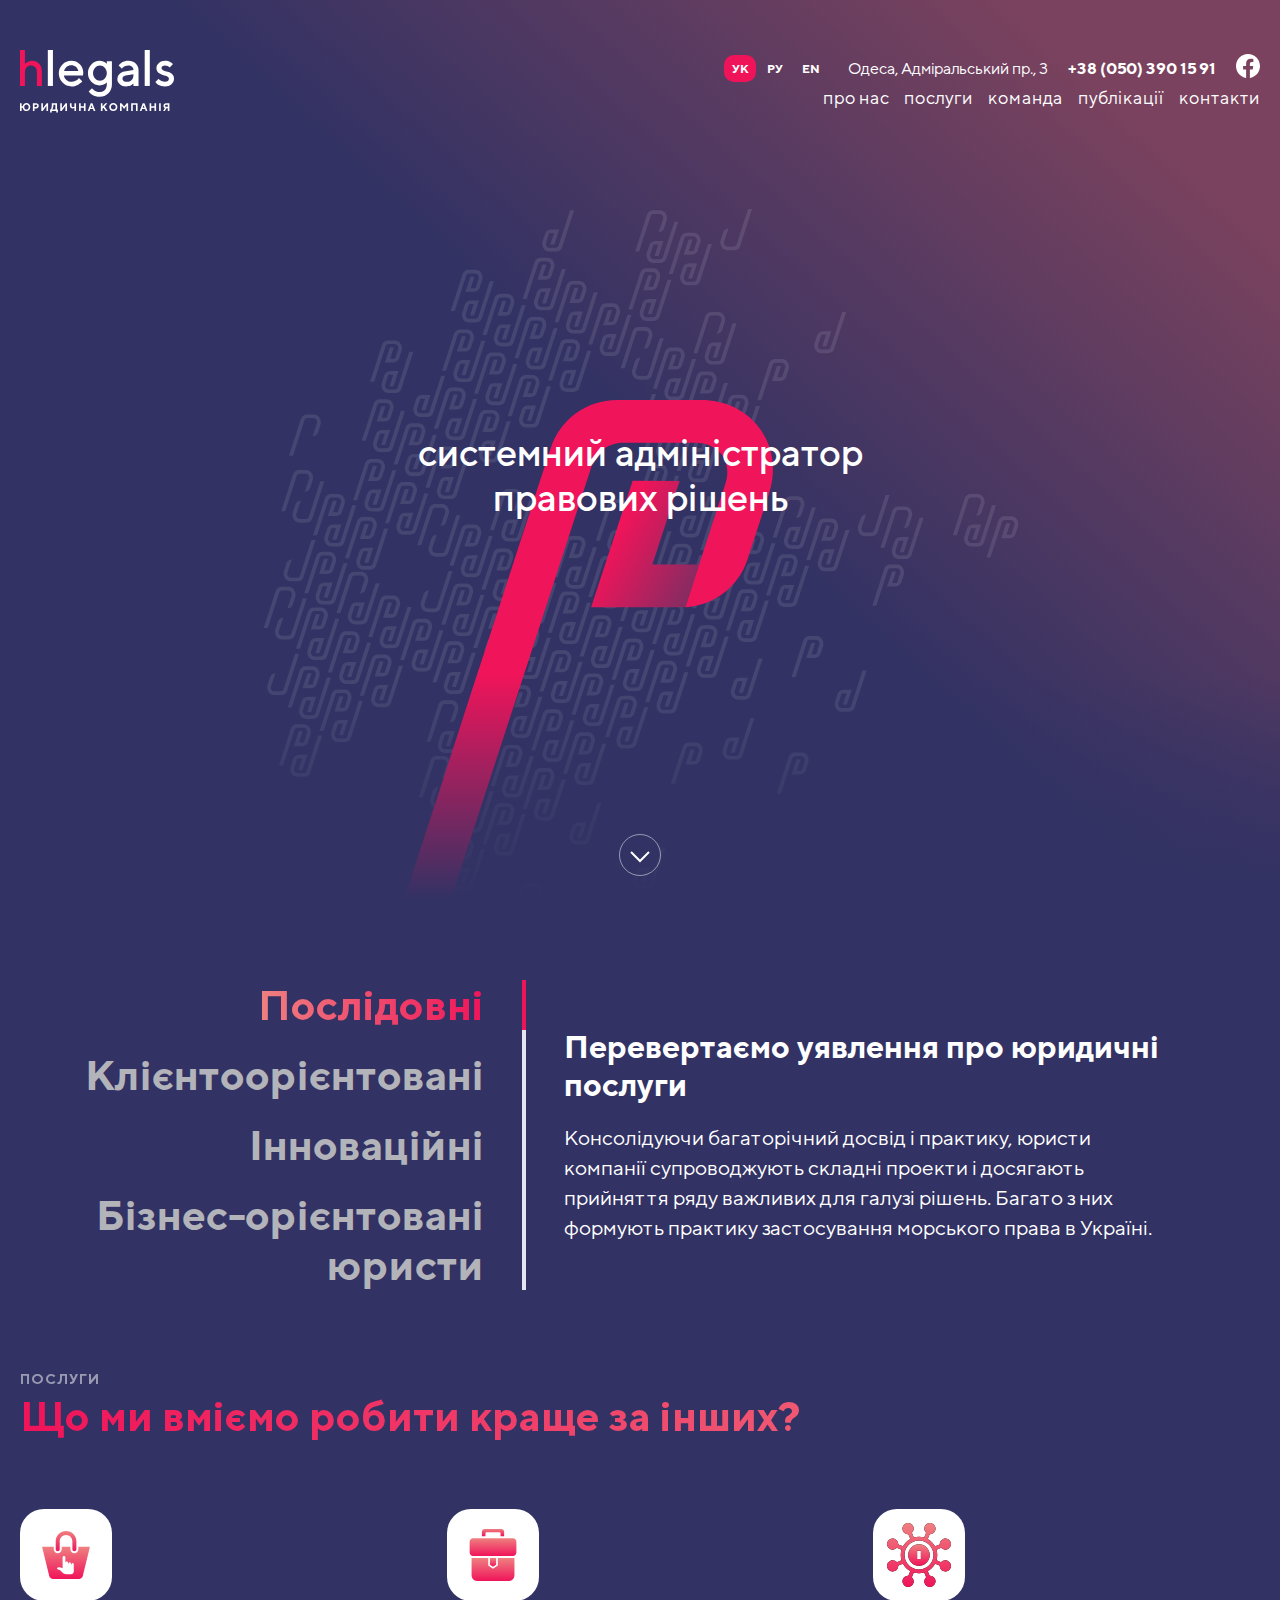
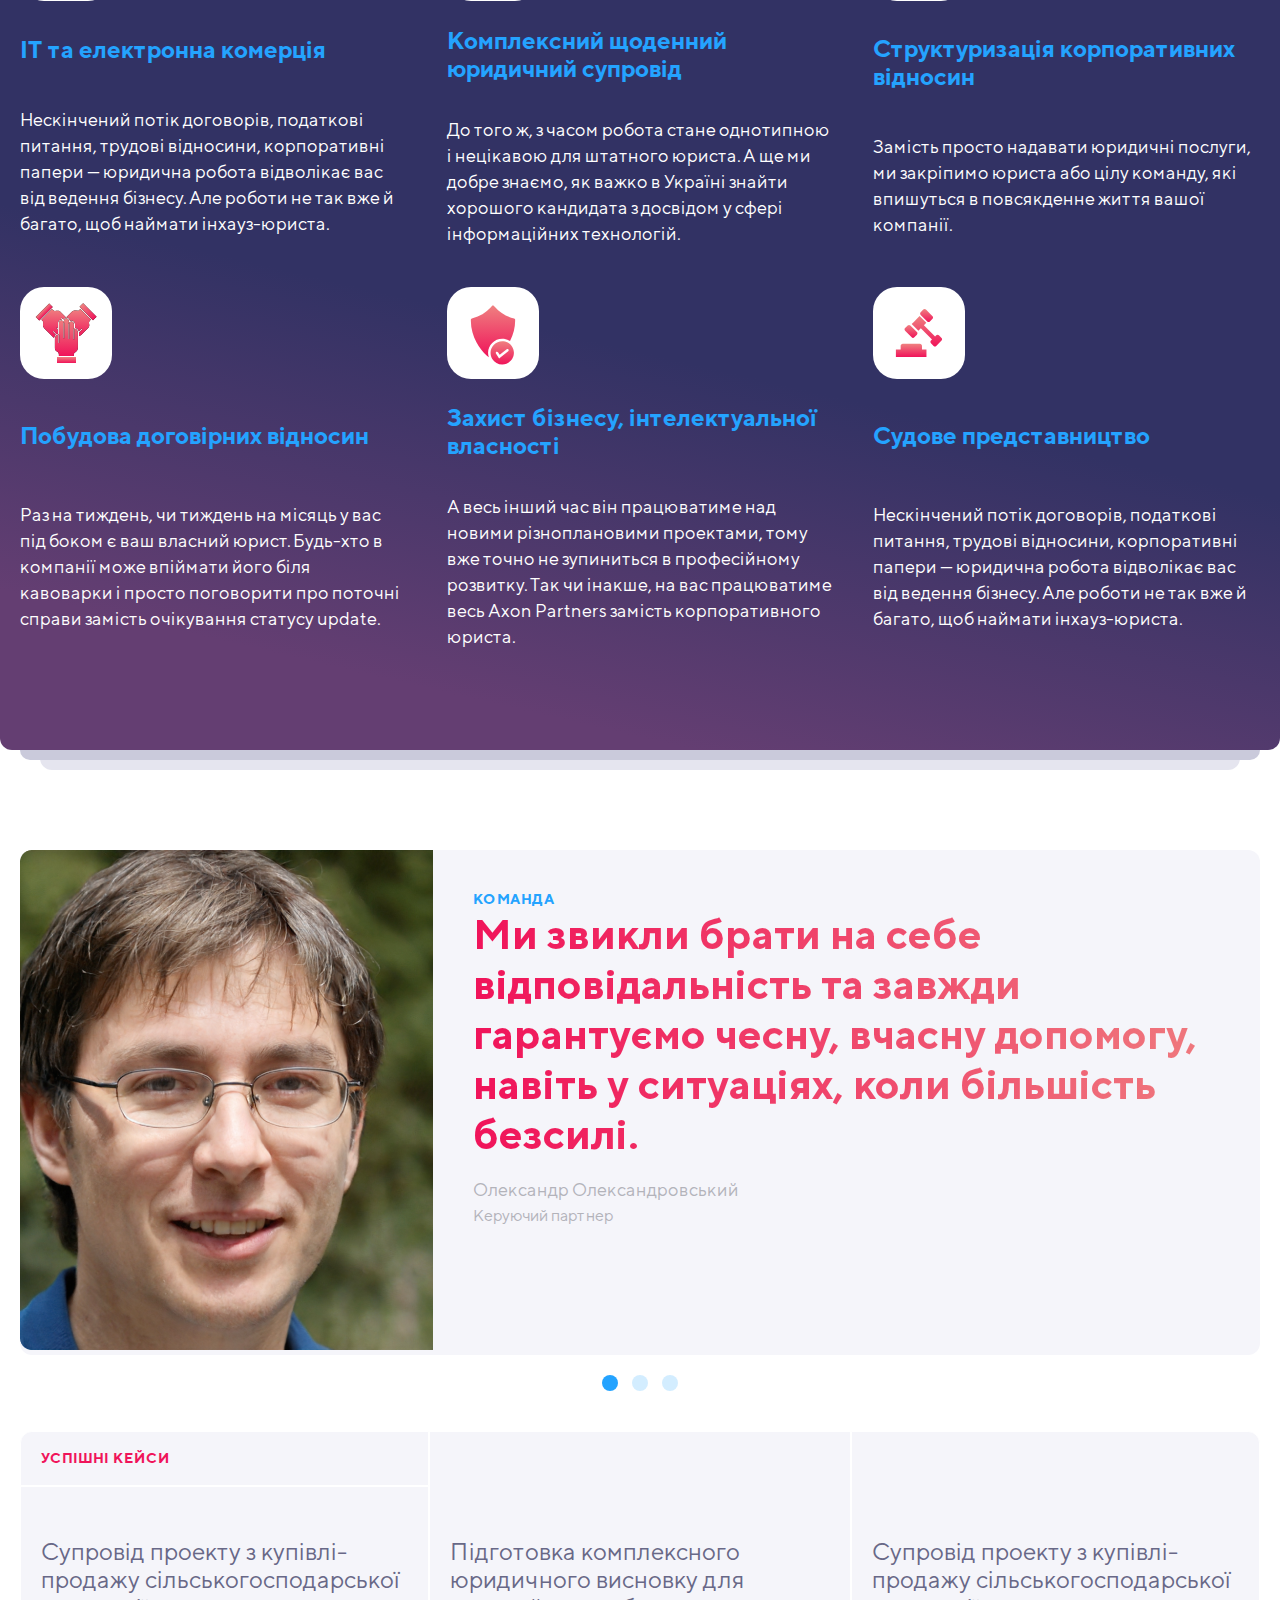
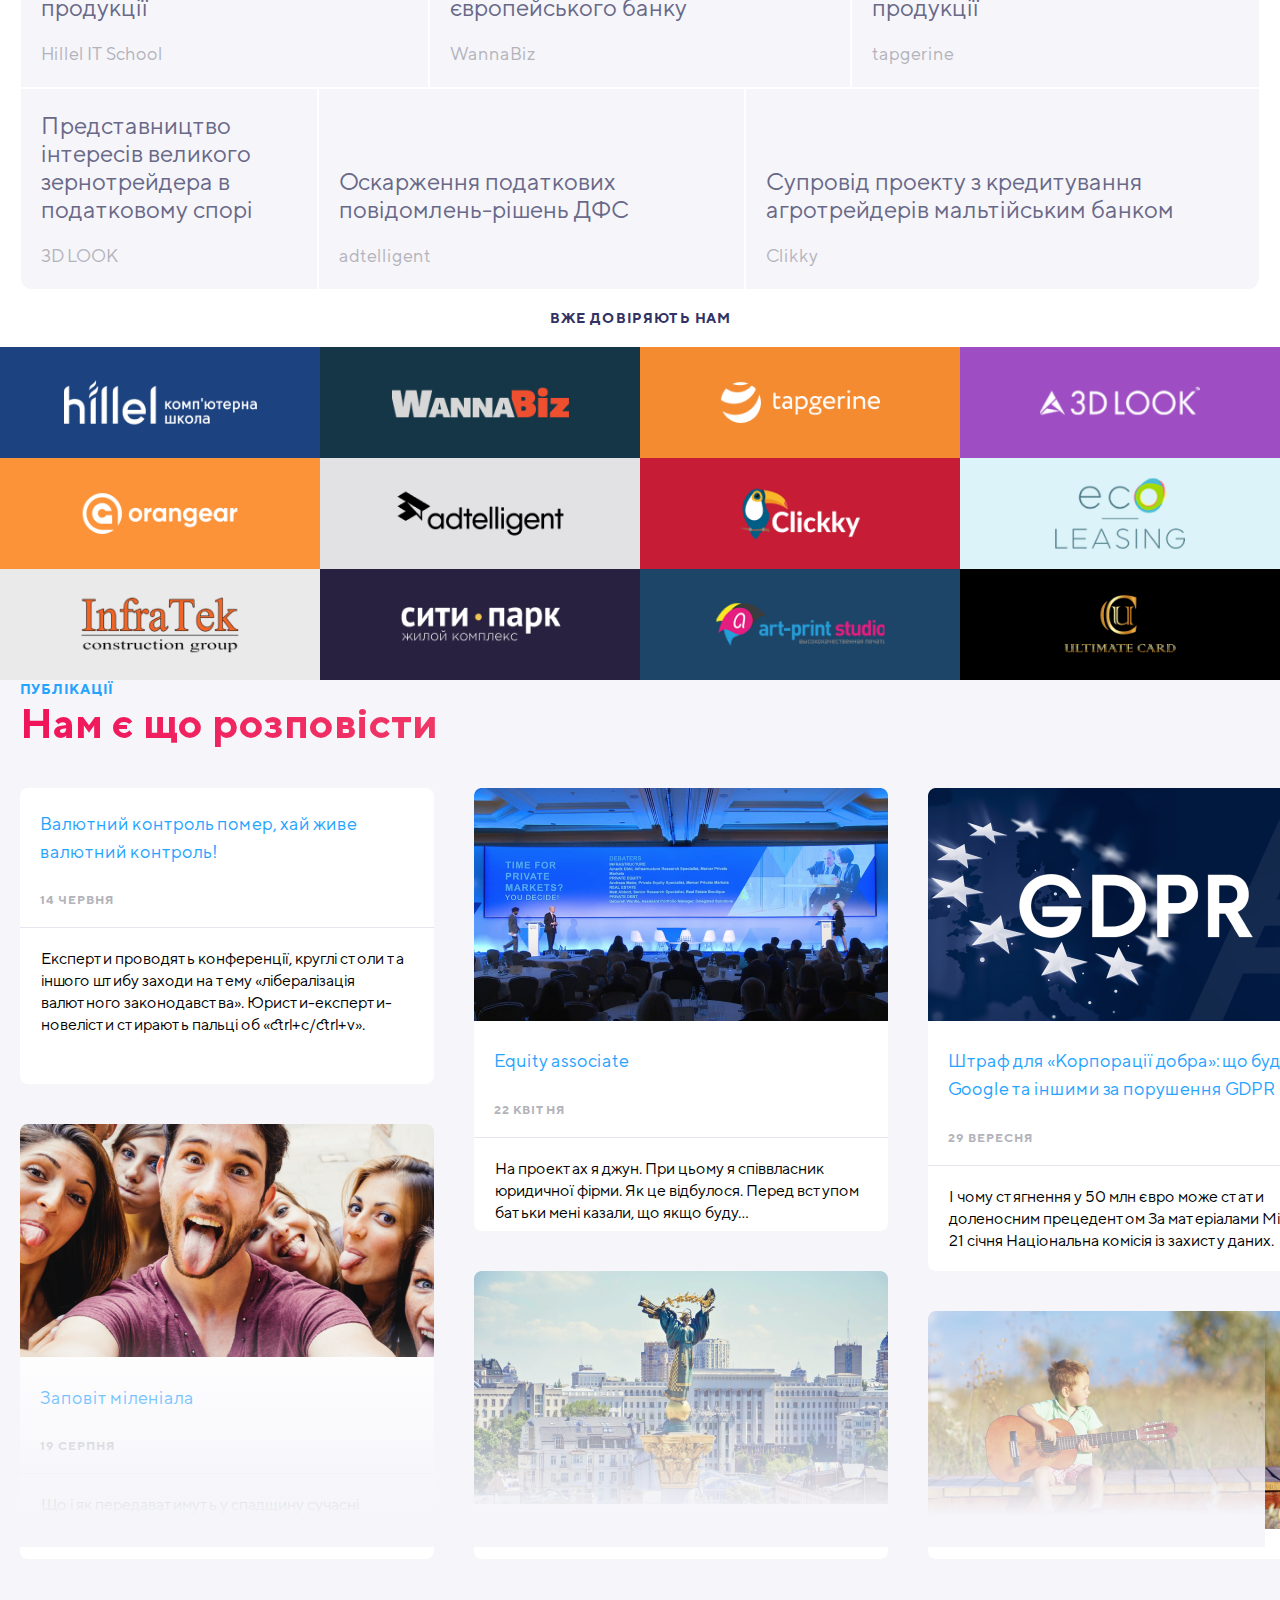
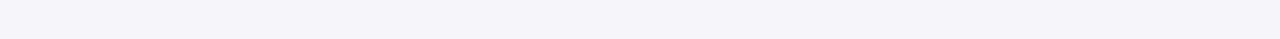
==== commit 10b78cf1: "footer grid ok" ====
--- a/index.html
+++ b/index.html
@@ -384,8 +384,7 @@
             <img class="box-section__image" src="assets/img/footer-primary4.png" alt="primary4">
           </div>
           <div class="box-section__date">19 серпня</div>
-          <div class="box-section__description">Що і як передаватимуть у спадщину сучасні влогери, опініон лідери і криптомільйонери Типовий спадок українського
-          покоління Х виглядає так: квартира у…</div>
+          <div class="box-section__description">Що і як передаватимуть у спадщину сучасні влогери, опініон лідери і криптомільйонери</div>
         </div>
 
         <div class="box-section">
@@ -411,10 +410,6 @@
           <div class="box-section__description display">Про що йде мова В червні цього року Верховна Рада внесла зміни до Податкового кодексу України. Відтепер батьки, які
           отримують офіційну…</div>
         </div>
-
-
-
-
       </div>
     </div>
 
--- a/assets/css/style.css
+++ b/assets/css/style.css
@@ -946,13 +946,27 @@
 
 .box-section__date {
   padding: 20px;
+
+  letter-spacing: 1px;
+  text-transform: uppercase;
+
+  color: #b3b3ba;
+
+  font-size: 12px;
+  font-weight: 700;
+  line-height: 14px;
 }
 
 .box-section__description {
-  padding: 20px;
+  padding: 21px;
   padding-top: 20px;
 
+  color: #000000;
   border-top: 1px solid #e6e6f0;
+
+  font-size: 16px;
+  font-weight: 400;
+  line-height: 22px;
 }
 
 .box-section__picture {
@@ -971,14 +985,14 @@
   display: grid;
 
   gap: 40px;
-  grid-template-areas: "a1 a2 a3" "a4 a2 a3" "a4 a5 a6";
-  grid-template-rows: 30% 30% 40%;
+  grid-template-areas: "a1 a2 a3" "a4 a2 a3" "a4 a5 a3" "a4 a5 a6";
+  grid-template-rows: 39% 14% 0;
 }
 
 .footer-primary__box::after {
   position: absolute;
   top: 70%;
-  right: 0;
+  right: -5px;
   bottom: 0;
   left: 0;
 
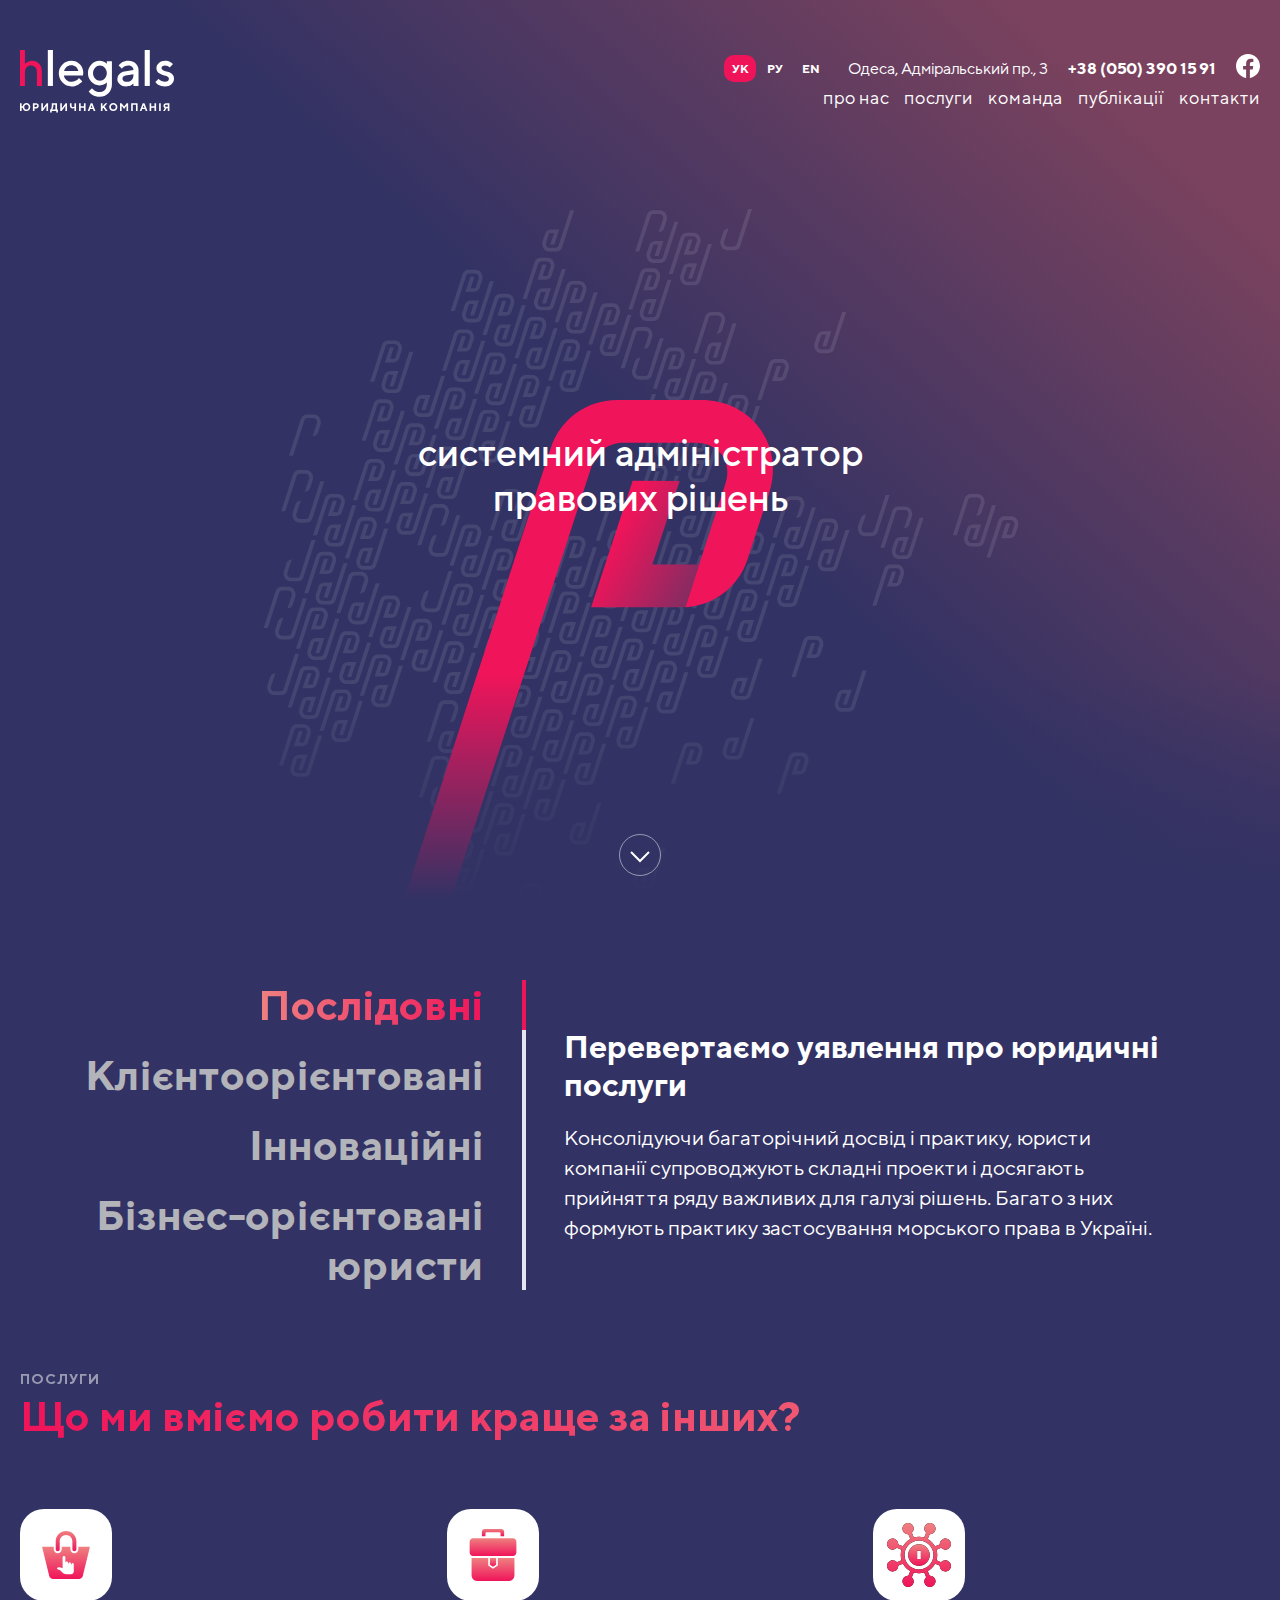
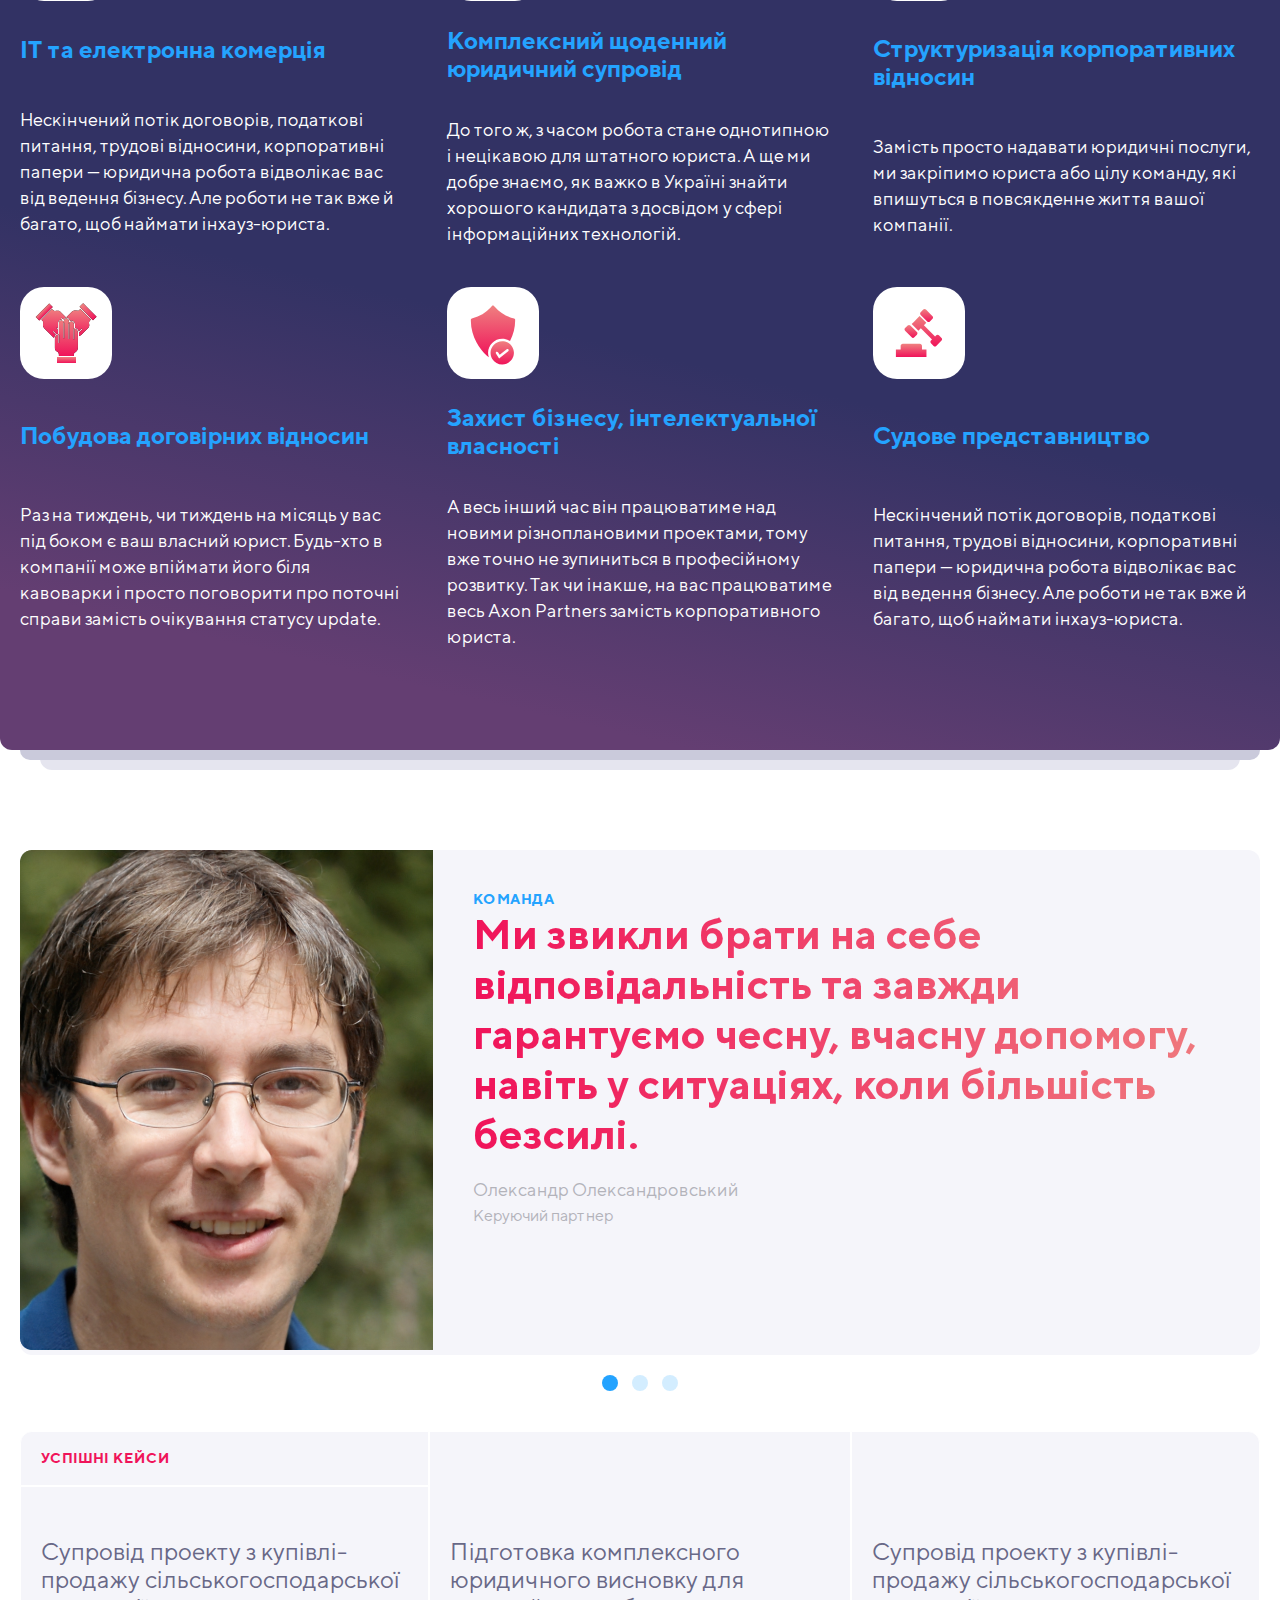
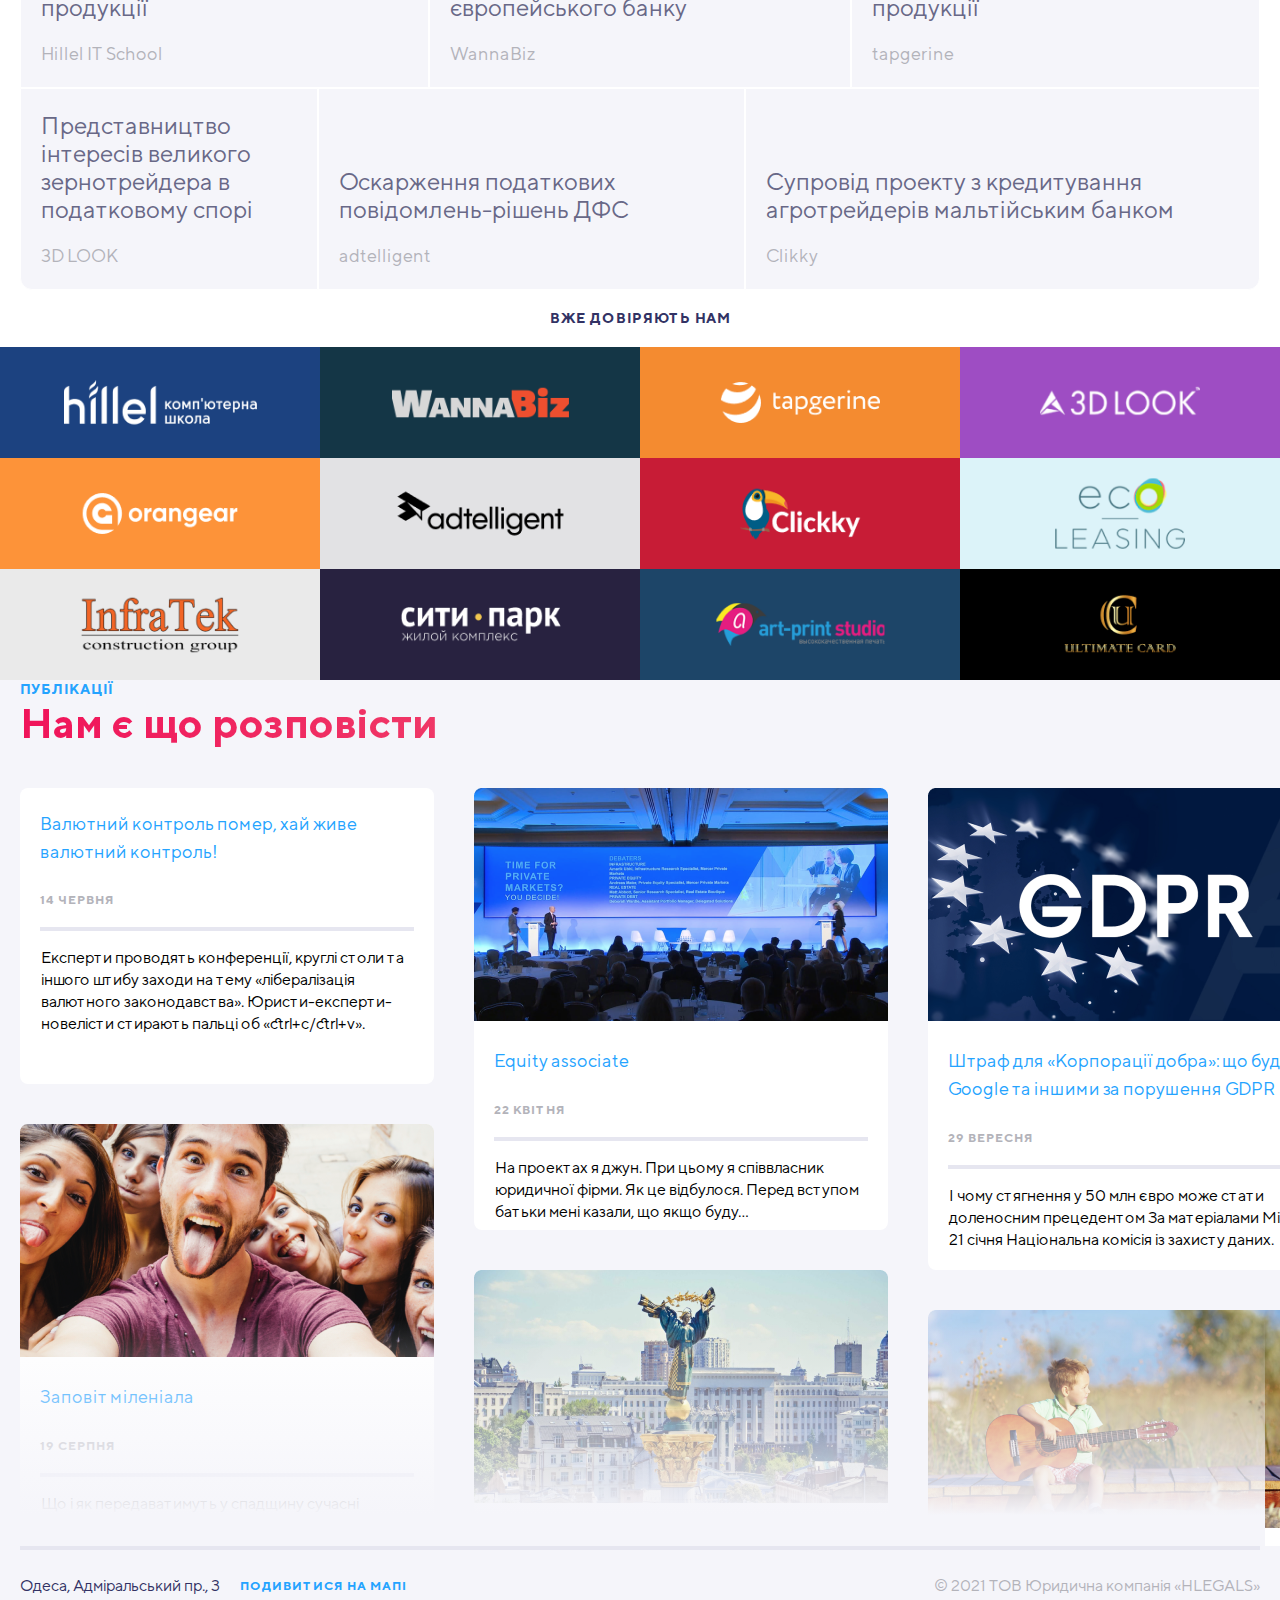
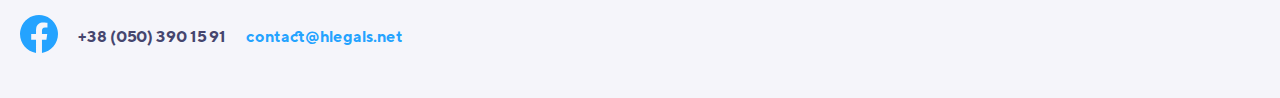
==== commit f8c6505d: "footer finish" ====
--- a/index.html
+++ b/index.html
@@ -360,20 +360,23 @@
             <img class="box-section__image" src="assets/img/footer-primary2.png" alt="primary2">
           </div>
           <div class="box-section__date">22 квітня</div>
-          <div class="box-section__description">На проектах я джун. При цьому я співвласник юридичної фірми. Як це відбулося. Перед вступом батьки мені казали, що якщо
-          буду…</div>
+          <div class="box-section__description">На проектах я джун. При цьому я співвласник юридичної фірми. Як це
+            відбулося. Перед вступом батьки мені казали, що якщо
+            буду…</div>
         </div>
 
         <div class="box-section">
           <h2 class="box-section__title">
-            <a class="box-section__link" href="#">Штраф для «Корпорації добра»: що буде з Google та іншими за порушення GDPR</a>
+            <a class="box-section__link" href="#">Штраф для «Корпорації добра»: що буде з Google та іншими за порушення
+              GDPR</a>
           </h2>
           <div class="box-section__picture">
             <img class="box-section__image" src="assets/img/footer-primary3.png" alt="primary3">
           </div>
           <div class="box-section__date">29 вересня</div>
-          <div class="box-section__description">І чому стягнення у 50 млн євро може стати доленосним прецедентом За матеріалами Mind.ua 21 січня Національна комісія із
-          захисту даних.</div>
+          <div class="box-section__description">І чому стягнення у 50 млн євро може стати доленосним прецедентом За
+            матеріалами Mind.ua 21 січня Національна комісія із
+            захисту даних.</div>
         </div>
 
         <div class="box-section">
@@ -384,7 +387,8 @@
             <img class="box-section__image" src="assets/img/footer-primary4.png" alt="primary4">
           </div>
           <div class="box-section__date">19 серпня</div>
-          <div class="box-section__description">Що і як передаватимуть у спадщину сучасні влогери, опініон лідери і криптомільйонери</div>
+          <div class="box-section__description">Що і як передаватимуть у спадщину сучасні влогери, опініон лідери і
+            криптомільйонери</div>
         </div>
 
         <div class="box-section">
@@ -395,8 +399,9 @@
             <img class="box-section__image" src="assets/img/footer-primary5.png" alt="primary5">
           </div>
           <div class="box-section__date display">19 серпня</div>
-          <div class="box-section__description display">Наталія Кирик, керівник контент студії Wordfactory.ua По-перше, це красиво! Це аргумент номер один на користь
-          україномовного сайту. По-друге, це ефективно. У…</div>
+          <div class="box-section__description display">Наталія Кирик, керівник контент студії Wordfactory.ua По-перше,
+            це красиво! Це аргумент номер один на користь
+            україномовного сайту. По-друге, це ефективно. У…</div>
         </div>
 
         <div class="box-section">
@@ -407,14 +412,39 @@
             <img class="box-section__image" src="assets/img/footer-primary6.png" alt="primary6">
           </div>
           <div class="box-section__date display">5 Лютого 2018</div>
-          <div class="box-section__description display">Про що йде мова В червні цього року Верховна Рада внесла зміни до Податкового кодексу України. Відтепер батьки, які
-          отримують офіційну…</div>
+          <div class="box-section__description display">Про що йде мова В червні цього року Верховна Рада внесла зміни
+            до Податкового кодексу України. Відтепер батьки, які
+            отримують офіційну…</div>
         </div>
       </div>
     </div>
 
-    <br><br><br><br><br>
-    <div class="footer-secondary container"></div>
+
+    <div class="footer-secondary container">
+      <div class="footer-secondary__info info">
+        <div class="info-contact">
+          <div class="info-contact__address">Одеса, Адміральський пр., 3</div>
+          <div class="info-contact__action">
+            <a class="info-contact__link" href="#">Подивитися на мапі</a>
+          </div>
+        </div>
+        <div class="info-social">
+          <div class="info-social__facebook">
+            <a class="info-social__facebook-link" href="#">
+              <img class="info-social__facebook-image" src="assets/img/facebook-footer.svg" alt="facebook">
+            </a>
+          </div>
+          <div class="info-social__number">
+            <a class="info-social__number-tel" href="tel:+380503901591">+38 (050) 390 15 91</a>
+          </div>
+          <div class="info-social__mail">
+            <a class="info-social__mail-link" href="mailto:contact@hlegals.net">contact@hlegals.net</a>
+          </div>
+        </div>
+      </div>
+
+      <div class="footer-secondary__copyright">© 2021 ТОВ Юридична компанія «HLEGALS»</div>
+    </div>
   </footer>
 
 
--- a/assets/css/style.css
+++ b/assets/css/style.css
@@ -958,15 +958,29 @@
 }
 
 .box-section__description {
+  position: relative;
+
   padding: 21px;
   padding-top: 20px;
 
   color: #000000;
-  border-top: 1px solid #e6e6f0;
 
   font-size: 16px;
   font-weight: 400;
   line-height: 22px;
+}
+
+.box-section__description::after {
+  position: absolute;
+  top: 0;
+  right: 20px;
+  left: 20px;
+
+  height: 4px;
+
+  content: "";
+
+  background-color: #e6e6f0;
 }
 
 .box-section__picture {
@@ -1030,6 +1044,106 @@
 
   -webkit-text-fill-color: transparent;
           text-fill-color: transparent;
+}
+
+.footer-secondary {
+  position: relative;
+  z-index: 2;
+
+  display: -webkit-box;
+  display: -ms-flexbox;
+  display: flex;
+  -webkit-box-pack: justify;
+  -ms-flex-pack: justify;
+  justify-content: space-between;
+
+  padding-top: 30px;
+  padding-bottom: 40px;
+
+  background-color: #f5f5fa;
+
+  gap: 20px;
+}
+.footer-secondary__info {
+  display: -webkit-box;
+  display: -ms-flexbox;
+  display: flex;
+  -webkit-box-orient: vertical;
+  -webkit-box-direction: normal;
+  -ms-flex-direction: column;
+      flex-direction: column;
+
+  gap: 20px;
+}
+
+.footer-secondary::after {
+  position: absolute;
+  top: 0;
+  right: 20px;
+  left: 20px;
+
+  height: 4px;
+
+  content: "";
+
+  background-color: #e6e6f0;
+}
+
+.info-contact {
+  display: -webkit-box;
+  display: -ms-flexbox;
+  display: flex;
+
+  gap: 20px;
+}
+.info-contact__address {
+  color: #323264;
+
+  font-size: 16px;
+  font-weight: 400;
+  line-height: 19px;
+}
+.info-contact__link {
+  letter-spacing: 1px;
+  text-transform: uppercase;
+
+  color: #24a3ff;
+
+  font-size: 12px;
+  font-weight: 700;
+  line-height: 14px;
+}
+
+.info-social {
+  display: -webkit-box;
+  display: -ms-flexbox;
+  display: flex;
+  -webkit-box-align: center;
+  align-items: center;
+  -ms-flex-align: center;
+
+  gap: 20px;
+}
+.info-social__number-tel {
+  color: #46466e;
+
+  font-size: 16px;
+  font-weight: 700;
+  line-height: 19px;
+}
+.info-social__mail-link {
+  color: #24a3ff;
+
+  font-size: 16px;
+  font-weight: 700;
+  line-height: 19px;
+}
+
+.footer-secondary__copyright {
+  color: #b3b3ba;
+
+  font-size: 16px;
+  line-height: 19px;
 }
 
 @media (min-width: 576px) {
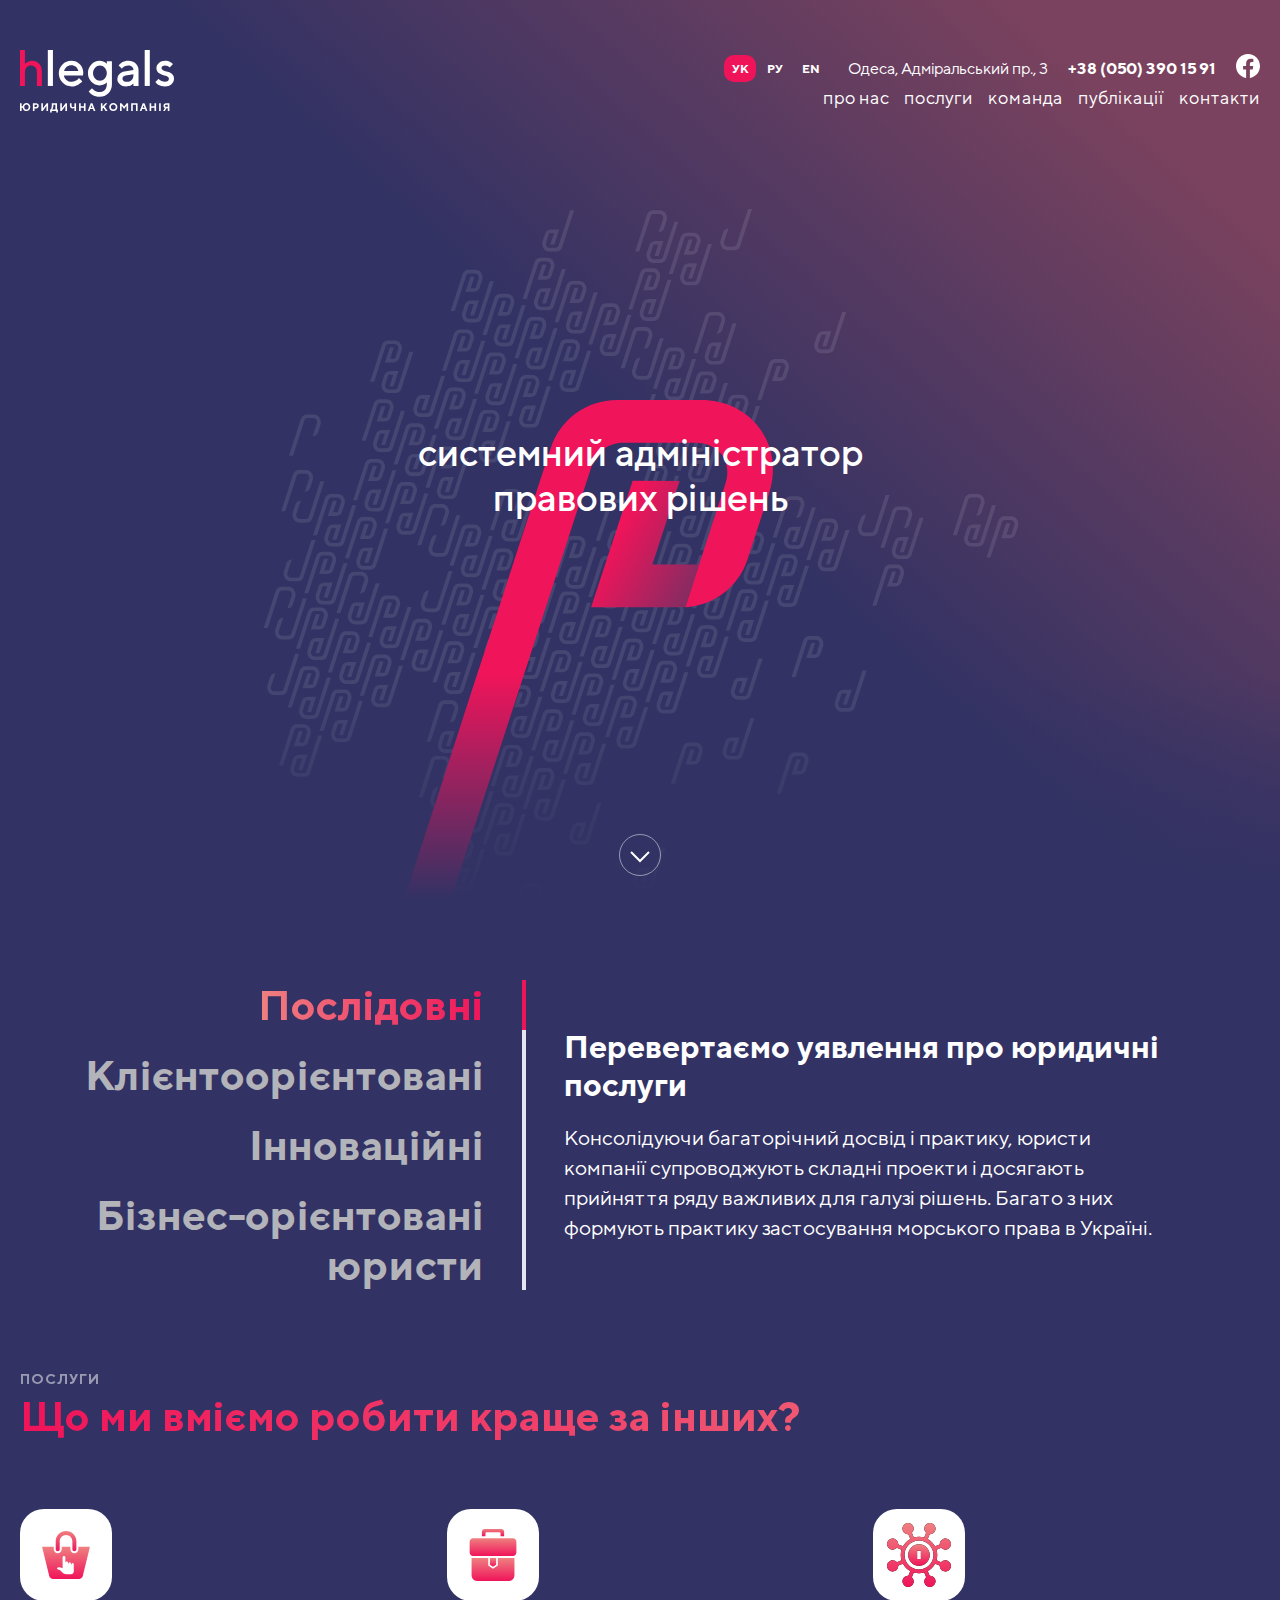
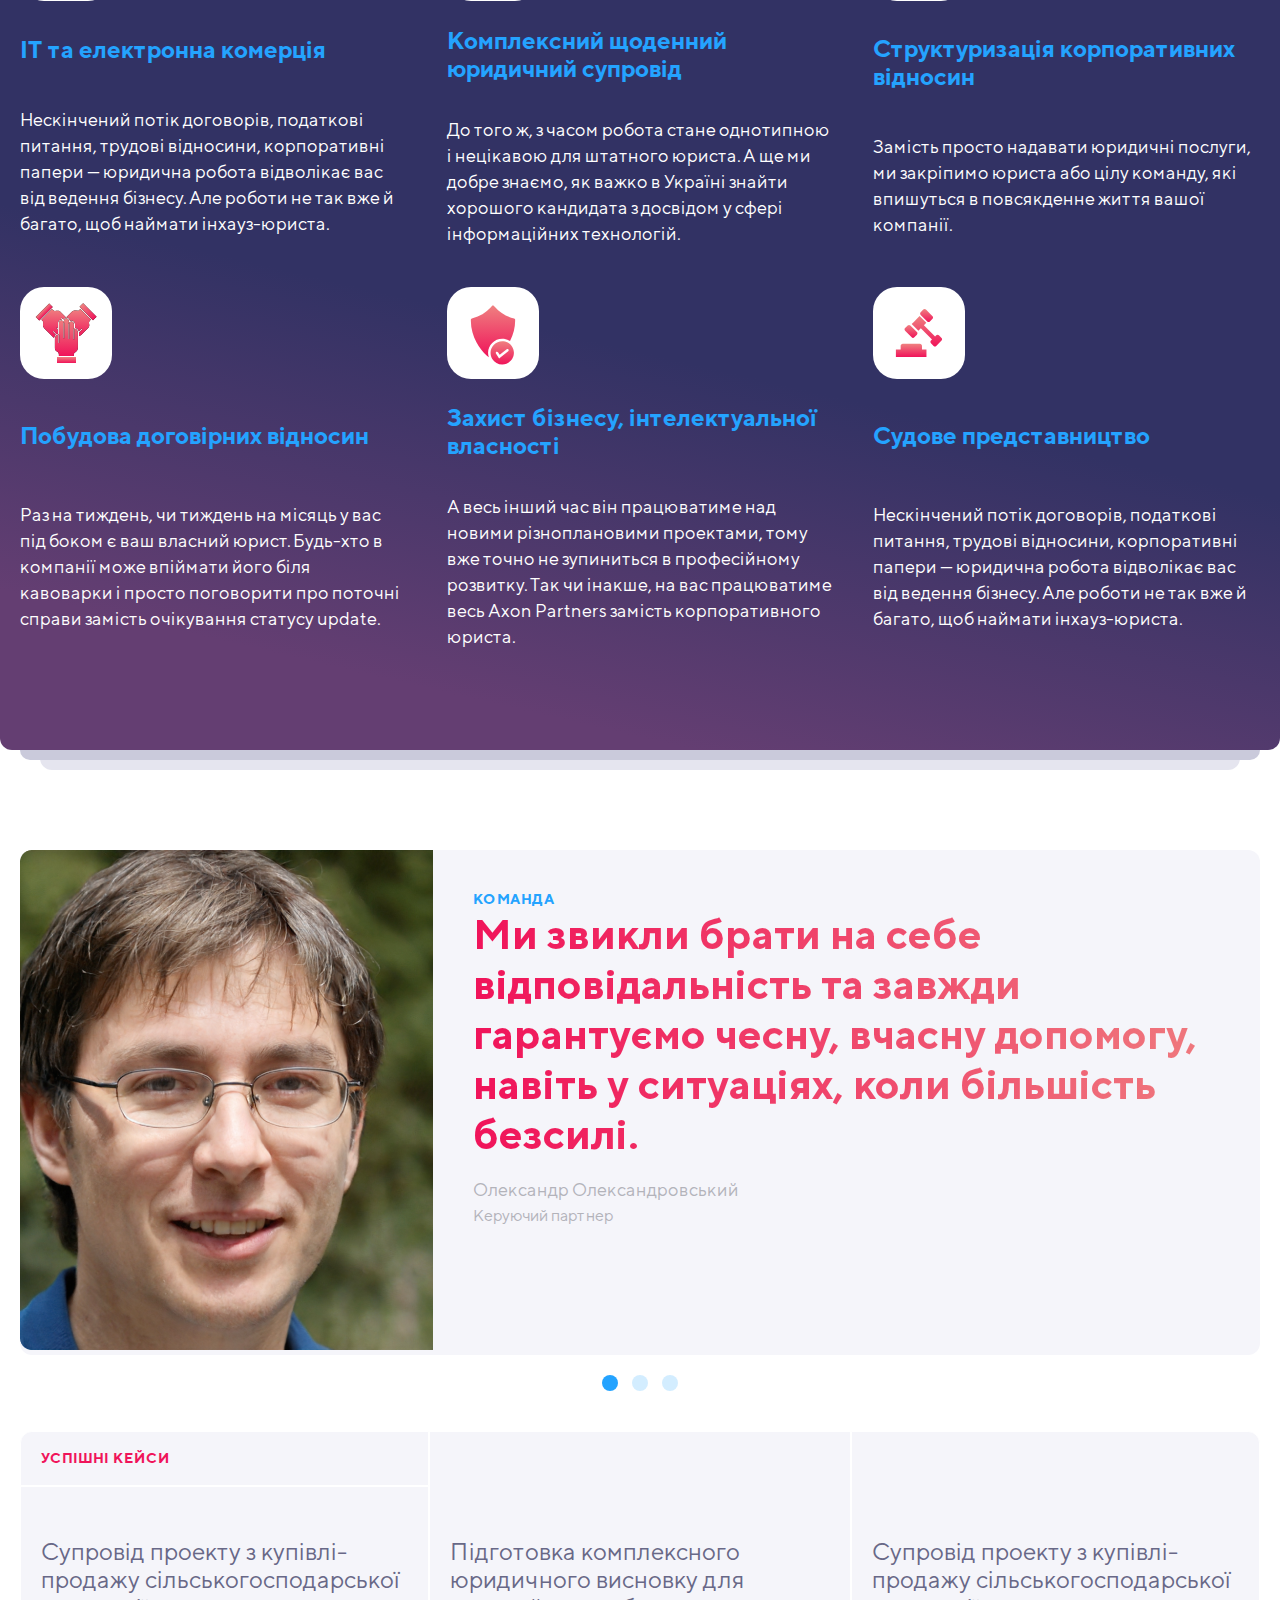
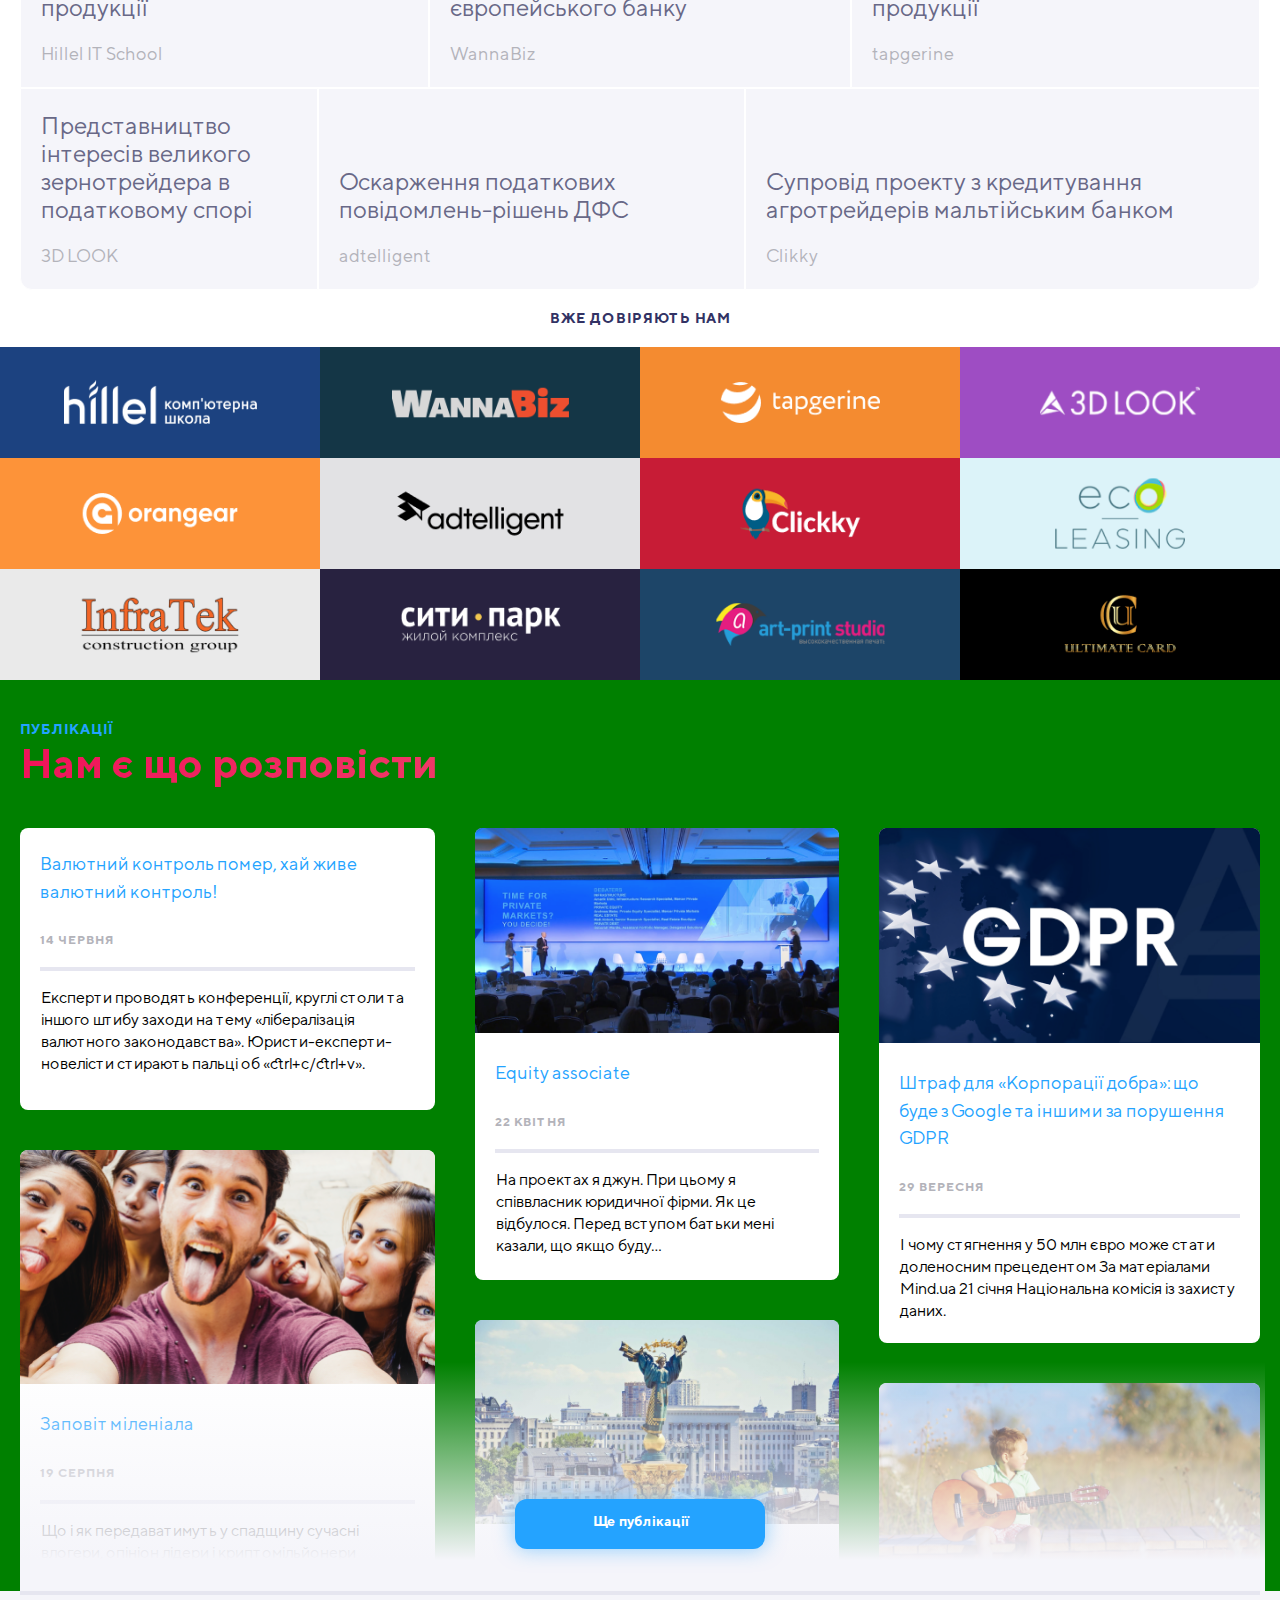
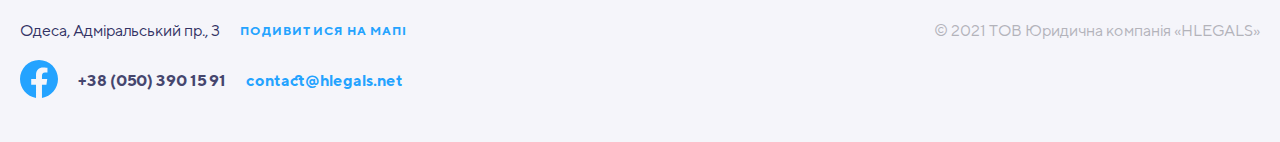
==== commit a752536f: "finish 1" ====
--- a/index.html
+++ b/index.html
@@ -417,6 +417,11 @@
             отримують офіційну…</div>
         </div>
       </div>
+
+      <div class="footer-primary__button">
+        <a class="footer-primary__button-link" href="#">Ще публікації</a>
+      </div>
+
     </div>
 
 
--- a/assets/css/style.css
+++ b/assets/css/style.css
@@ -902,10 +902,6 @@
   background-color: white;
 }
 
-.display {
-  display: none;
-}
-
 .footer-primary__box > div:nth-of-type(1) {
   grid-area: a1;
 }
@@ -989,18 +985,25 @@
   order: -1;
 }
 
+.box-section__image {
+  width: 100%;
+}
+
 .footer {
   background-color: #f5f5fa;
+  background-color: green;
+}
+
+.footer-primary {
+  position: relative;
+
+  padding-top: 40px;
 }
 
 .footer-primary__box {
   position: relative;
 
   display: grid;
-
-  gap: 40px;
-  grid-template-areas: "a1 a2 a3" "a4 a2 a3" "a4 a5 a3" "a4 a5 a6";
-  grid-template-rows: 39% 14% 0;
 }
 
 .footer-primary__box::after {
@@ -1046,9 +1049,40 @@
           text-fill-color: transparent;
 }
 
+.footer-primary__button {
+  position: absolute;
+  bottom: 42px;
+  left: 50%;
+
+  min-width: 250px;
+  height: 50px;
+
+  cursor: pointer;
+  -webkit-transform: translateX(-50%);
+      -ms-transform: translateX(-50%);
+          transform: translateX(-50%);
+
+  border-radius: 12px;
+  background: #24a3ff;
+  -webkit-box-shadow: 0 0 20px rgba(36, 163, 255, 0.5);
+          box-shadow: 0 0 20px rgba(36, 163, 255, 0.5);
+}
+.footer-primary__button-link {
+  display: block;
+
+  padding: 1em 1em;
+
+  text-align: center;
+
+  color: #ffffff;
+
+  font-size: 14px;
+  font-weight: 700;
+  line-height: 17px;
+}
+
 .footer-secondary {
   position: relative;
-  z-index: 2;
 
   display: -webkit-box;
   display: -ms-flexbox;
@@ -1222,6 +1256,20 @@
     -ms-flex-pack: end;
     justify-content: flex-end;
   }
+  .display {
+    display: none;
+  }
+  .footer-primary__box {
+    gap: 40px;
+    grid-template-areas: "a1 a2 a3" "a4 a2 a3" "a4 a5 a3" "a4 a5 a6";
+    grid-template-rows: 37% 17% 3%;
+  }
+}
+
+@media (max-width: 1199.8px) {
+  .footer-primary__box {
+    grid-template-rows: 41% 11% 3%;
+  }
 }
 
 @media (max-width: 991.8px) {
@@ -1313,6 +1361,11 @@
   .brands-box {
     grid-template-columns: repeat(2, 1fr);
   }
+  .footer-primary__box {
+    gap: 20px;
+    grid-template-areas: "a1 a2" "a3 a2" "a3 a4" "a5 a4" "a5 a6";
+    grid-template-rows: 20% 11% 21% 8% 35%;
+  }
 }
 
 @media (max-width: 991.8px) and (min-width: 576px) {
@@ -1349,6 +1402,23 @@
   }
   .cases > div:nth-of-type(7) {
     border-radius: 0 0 12px 12px;
+  }
+  .box-section__description {
+    display: none;
+  }
+  .footer-primary__box {
+    gap: 20px;
+    grid-template-areas: "a1" "a2" "a3" "a4" "a5" "a6";
+    grid-template-rows: 5% 20% 20% 20% 20% 5% 1%;
+  }
+  .footer-secondary {
+    -webkit-box-align: center;
+    align-items: center;
+    -ms-flex-align: center;
+    -webkit-box-orient: vertical;
+    -webkit-box-direction: normal;
+    -ms-flex-direction: column;
+        flex-direction: column;
   }
 }
 
@@ -1409,4 +1479,41 @@
   .services-block__description {
     font-size: 16px;
   }
-}
+  .footer-primary__box > div:nth-of-type(3) {
+    display: none;
+  }
+  .footer-primary__box > div:nth-of-type(5) {
+    display: none;
+  }
+  .footer-primary__box > div:nth-of-type(6) {
+    display: none;
+  }
+  .footer-primary__box {
+    gap: 20px;
+    grid-template-areas: "a1" "a2" "a3" "a4" "a5" "a6";
+    grid-template-rows: 16% 38% 1% 41%;
+  }
+  .info-contact {
+    -webkit-box-align: center;
+    align-items: center;
+    -ms-flex-align: center;
+    -webkit-box-orient: vertical;
+    -webkit-box-direction: normal;
+    -ms-flex-direction: column;
+        flex-direction: column;
+  }
+  .info-social {
+    -webkit-box-align: center;
+    align-items: center;
+    -ms-flex-align: center;
+    -webkit-box-orient: vertical;
+    -webkit-box-direction: normal;
+    -ms-flex-direction: column;
+        flex-direction: column;
+  }
+  .footer-secondary__copyright {
+    max-width: 297px;
+
+    text-align: center;
+  }
+}
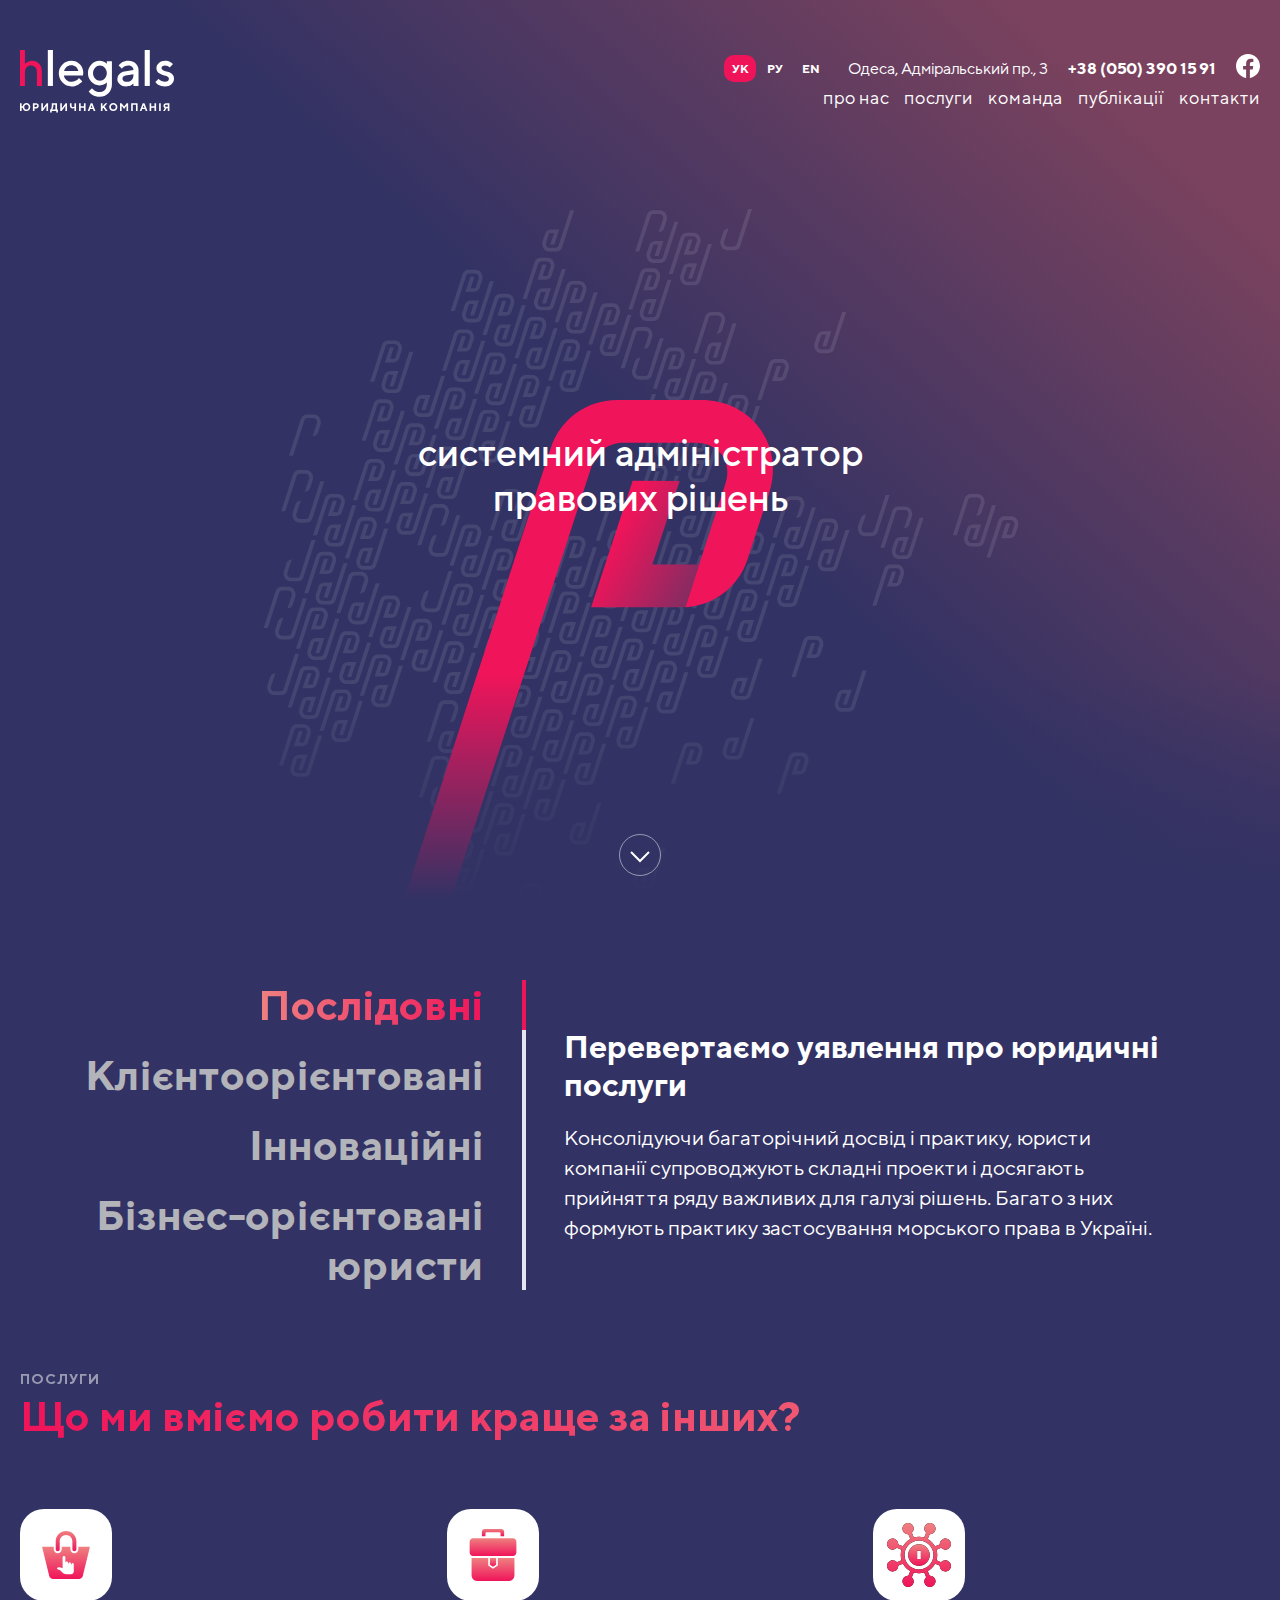
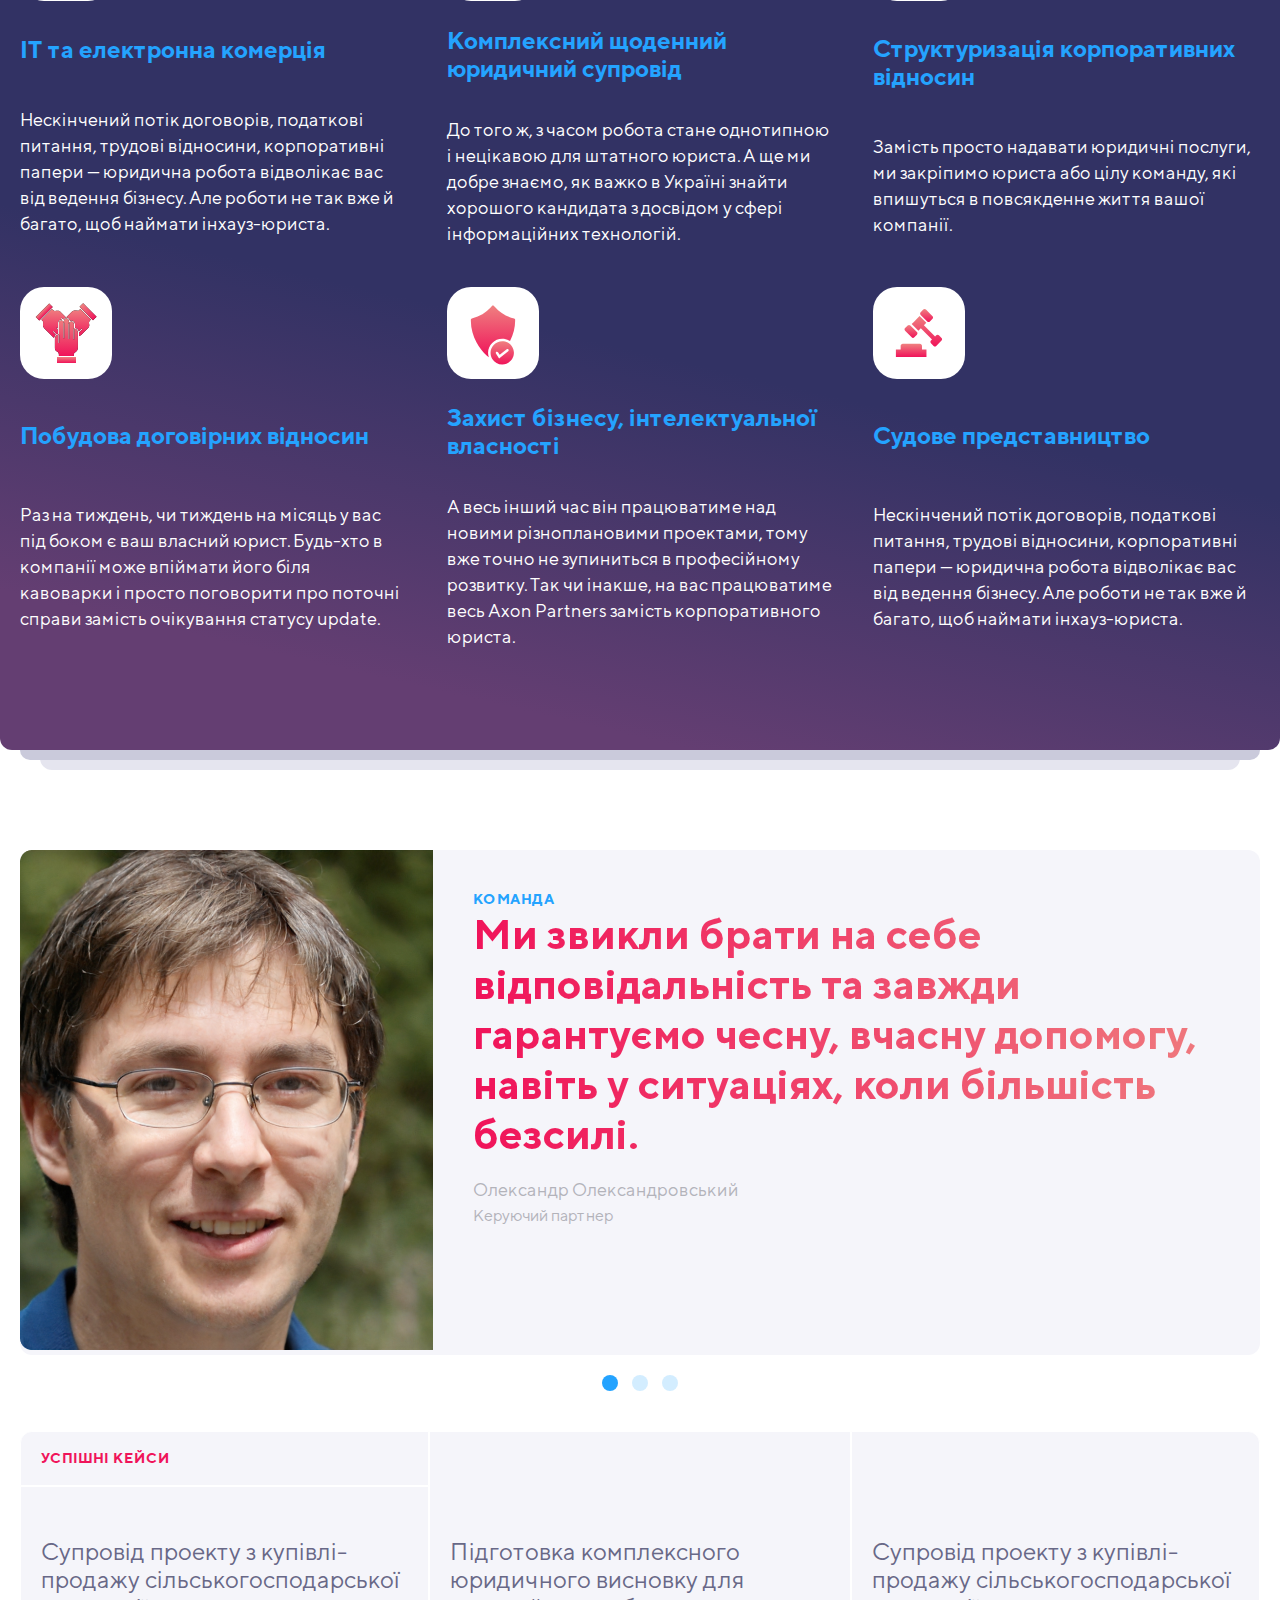
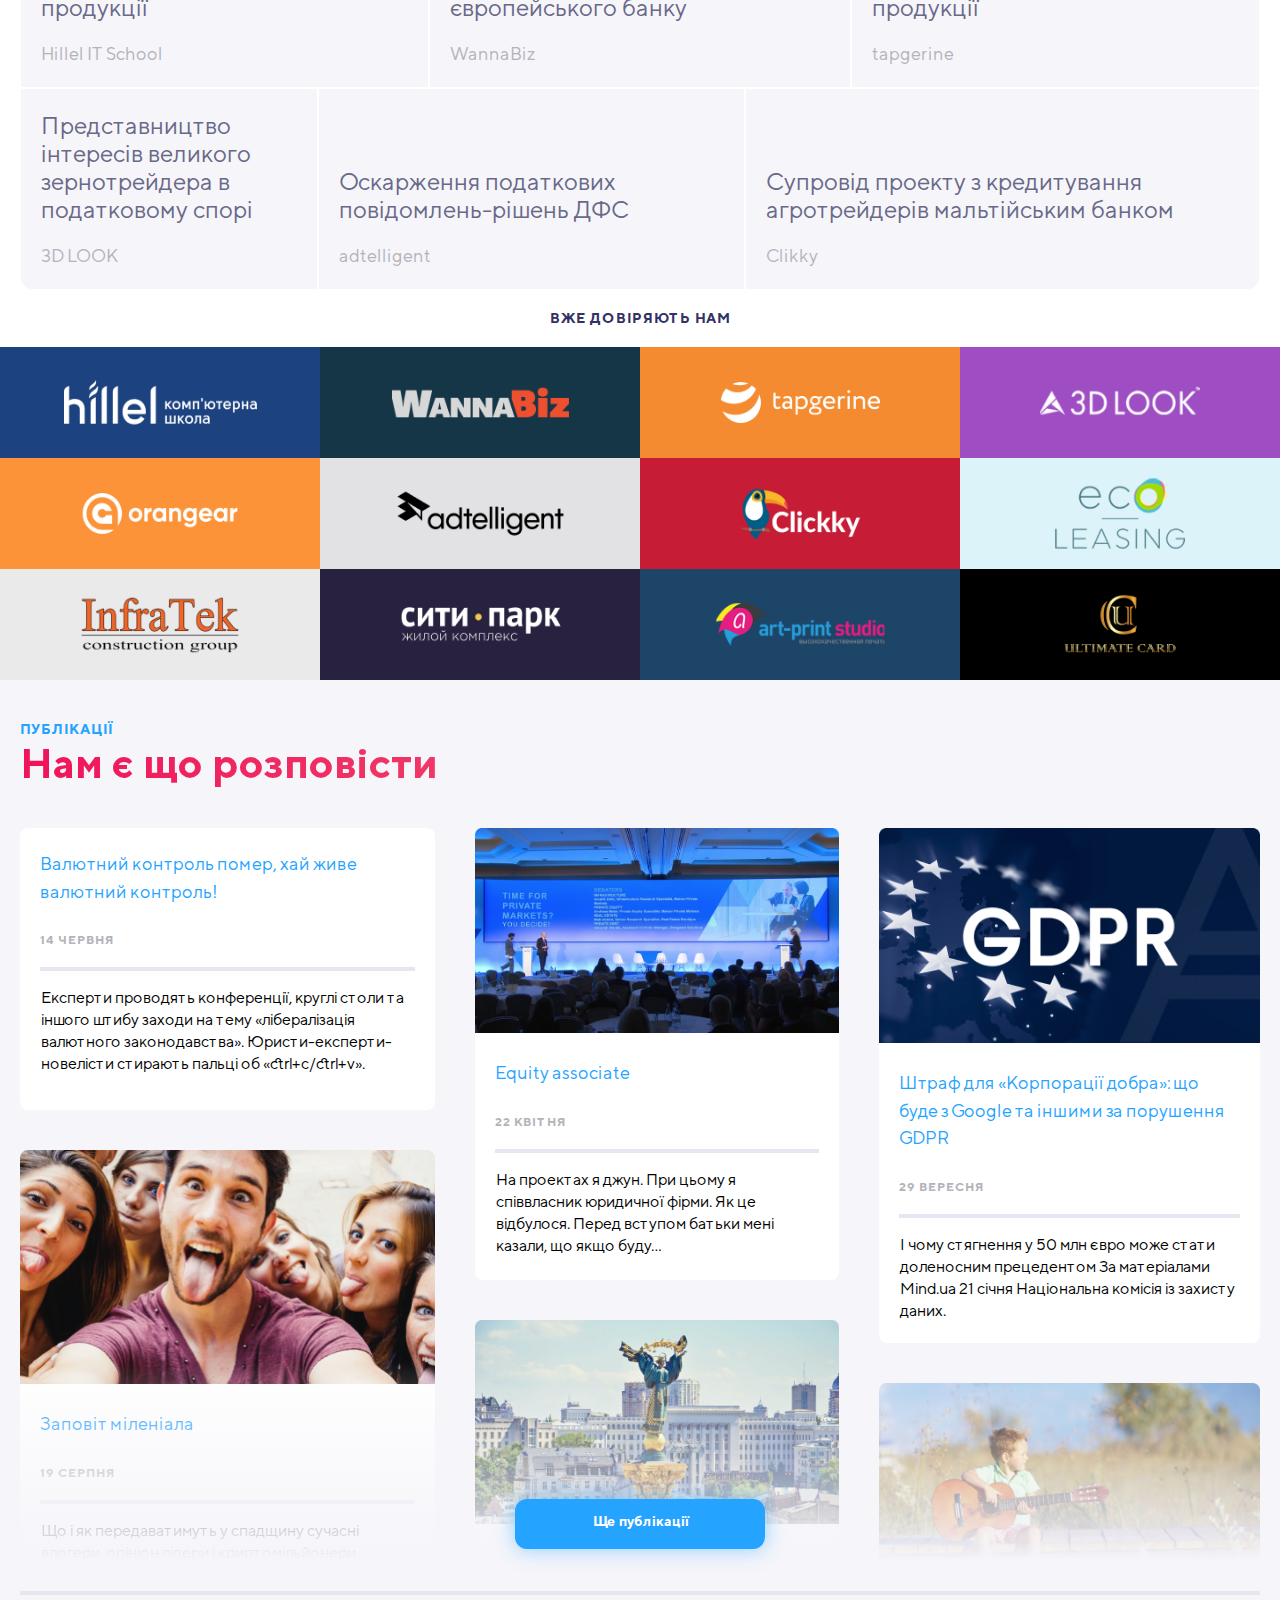
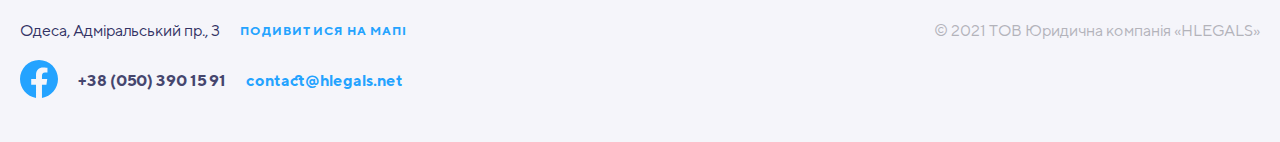
==== commit 6d7e4e1b: "page 2" ====
--- a/index.html
+++ b/index.html
@@ -48,7 +48,7 @@
 
         <ul class="navbar__list">
           <li class="navbar__item">
-            <a class="navbar__link" href="">про нас</a>
+            <a class="navbar__link" href="assets/pages/about.html">про нас</a>
           </li>
           <li class="navbar__item">
             <a class="navbar__link" href="">послуги</a>
@@ -403,7 +403,6 @@
             це красиво! Це аргумент номер один на користь
             україномовного сайту. По-друге, це ефективно. У…</div>
         </div>
-
         <div class="box-section">
           <h2 class="box-section__title display">
             <a class="box-section__link" href="#">Компенсація витрат на навчання дитини в дитячому садку та школі</a>
@@ -417,14 +416,10 @@
             отримують офіційну…</div>
         </div>
       </div>
-
       <div class="footer-primary__button">
         <a class="footer-primary__button-link" href="#">Ще публікації</a>
       </div>
-
     </div>
-
-
     <div class="footer-secondary container">
       <div class="footer-secondary__info info">
         <div class="info-contact">
@@ -447,12 +442,10 @@
           </div>
         </div>
       </div>
-
       <div class="footer-secondary__copyright">© 2021 ТОВ Юридична компанія «HLEGALS»</div>
     </div>
   </footer>
 
-
   <script src="https://ajax.googleapis.com/ajax/libs/jquery/3.6.0/jquery.min.js"></script>
 
   <script src="assets/js/main.js"></script>
--- a/assets/css/style.css
+++ b/assets/css/style.css
@@ -695,6 +695,7 @@
 
   gap: 40px;
 }
+
 .face-contant {
   padding-top: 40px;
   padding-bottom: 40px;
@@ -991,7 +992,6 @@
 
 .footer {
   background-color: #f5f5fa;
-  background-color: green;
 }
 
 .footer-primary {
@@ -1180,6 +1180,31 @@
   line-height: 19px;
 }
 
+.header-white {
+  position: relative;
+
+  overflow: hidden;
+
+  height: 100vh;
+
+  background: #ffffff;
+}
+
+.header-menu {
+  position: relative;
+  z-index: 1;
+
+  display: grid;
+  -webkit-box-pack: justify;
+  -ms-flex-pack: justify;
+  justify-content: space-between;
+
+  padding-top: 50px;
+
+  gap: 0 20px;
+  grid-template-areas: "logo info" "logo nav";
+}
+
 @media (min-width: 576px) {
   .header-logo__title {
     width: 600px;
@@ -1420,6 +1445,12 @@
     -ms-flex-direction: column;
         flex-direction: column;
   }
+  .header-menu {
+    padding-top: 20px;
+
+    gap: 20px;
+    grid-template-areas: "info info" "logo logo" "nav nav";
+  }
 }
 
 @media (max-width: 575.8px) {
@@ -1516,4 +1547,7 @@
 
     text-align: center;
   }
-}
+  .header-menu {
+    grid-template-areas: "info info" "logo nav";
+  }
+}
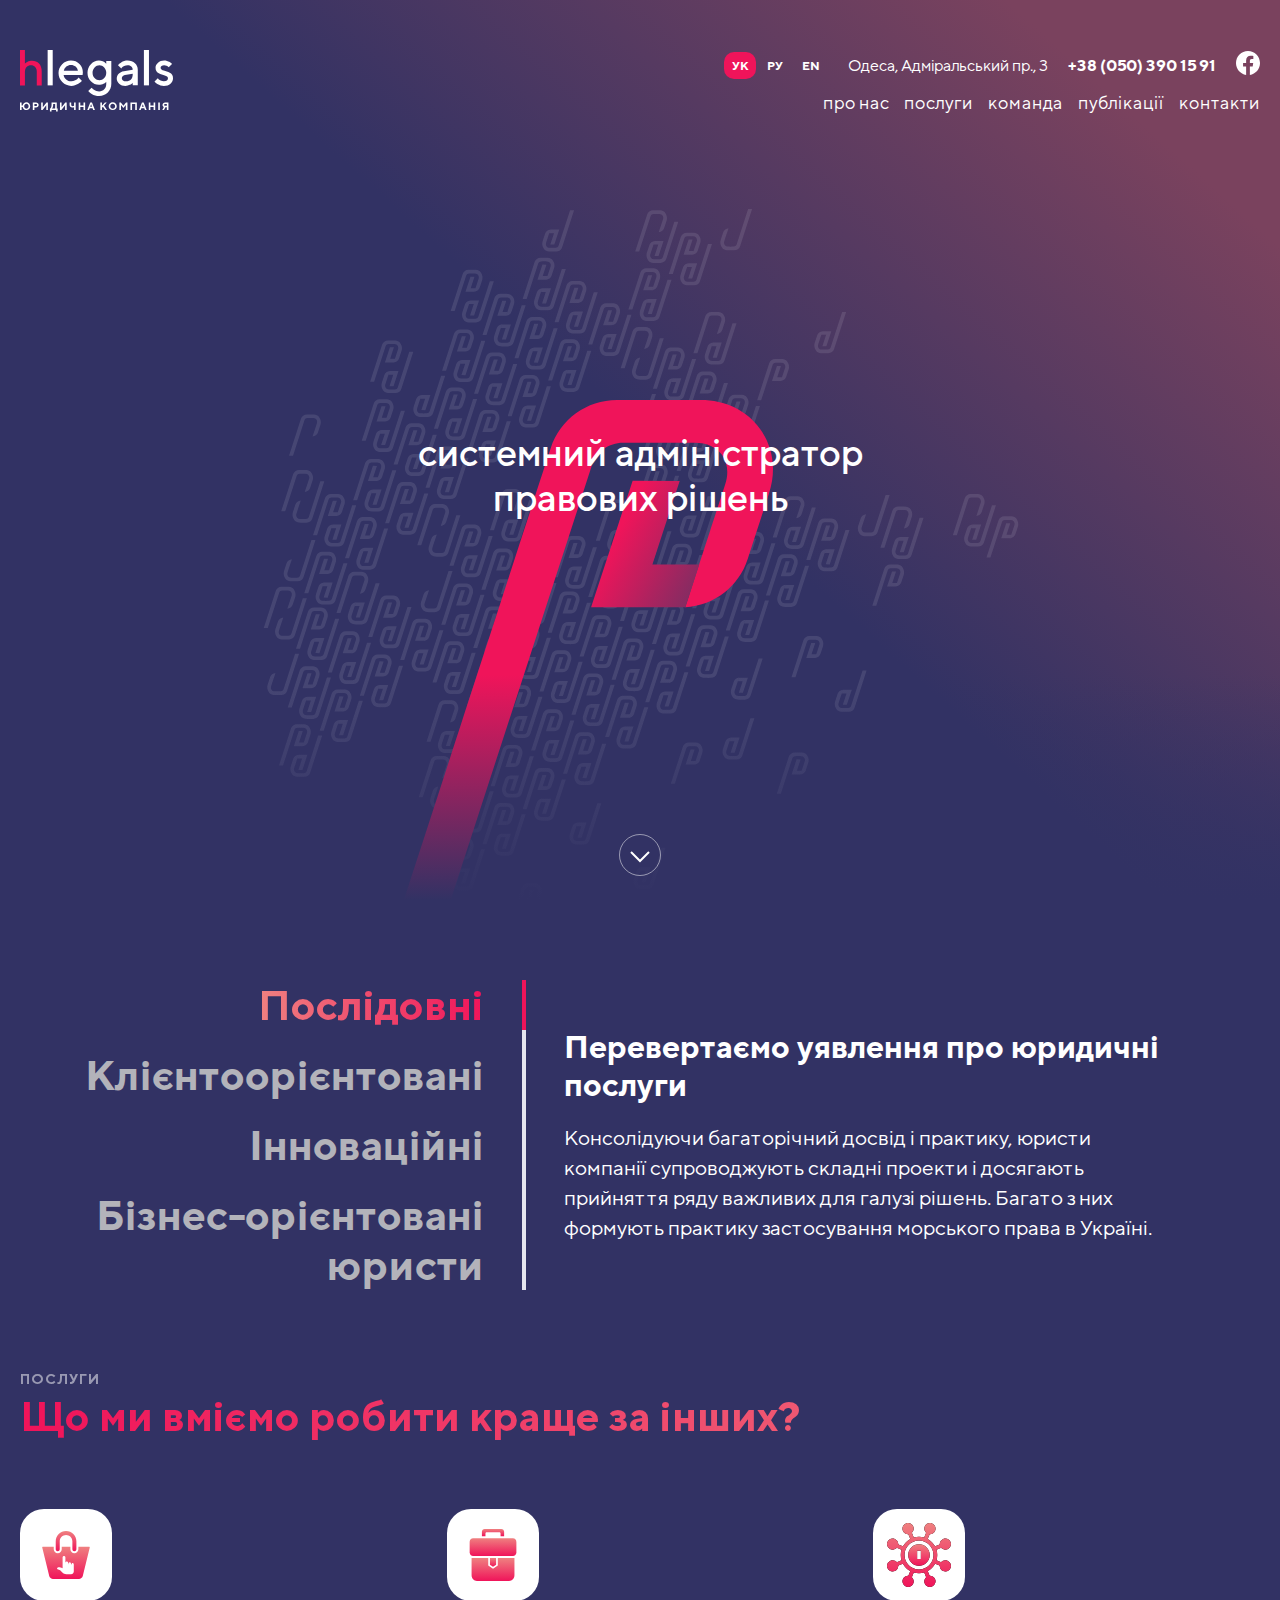
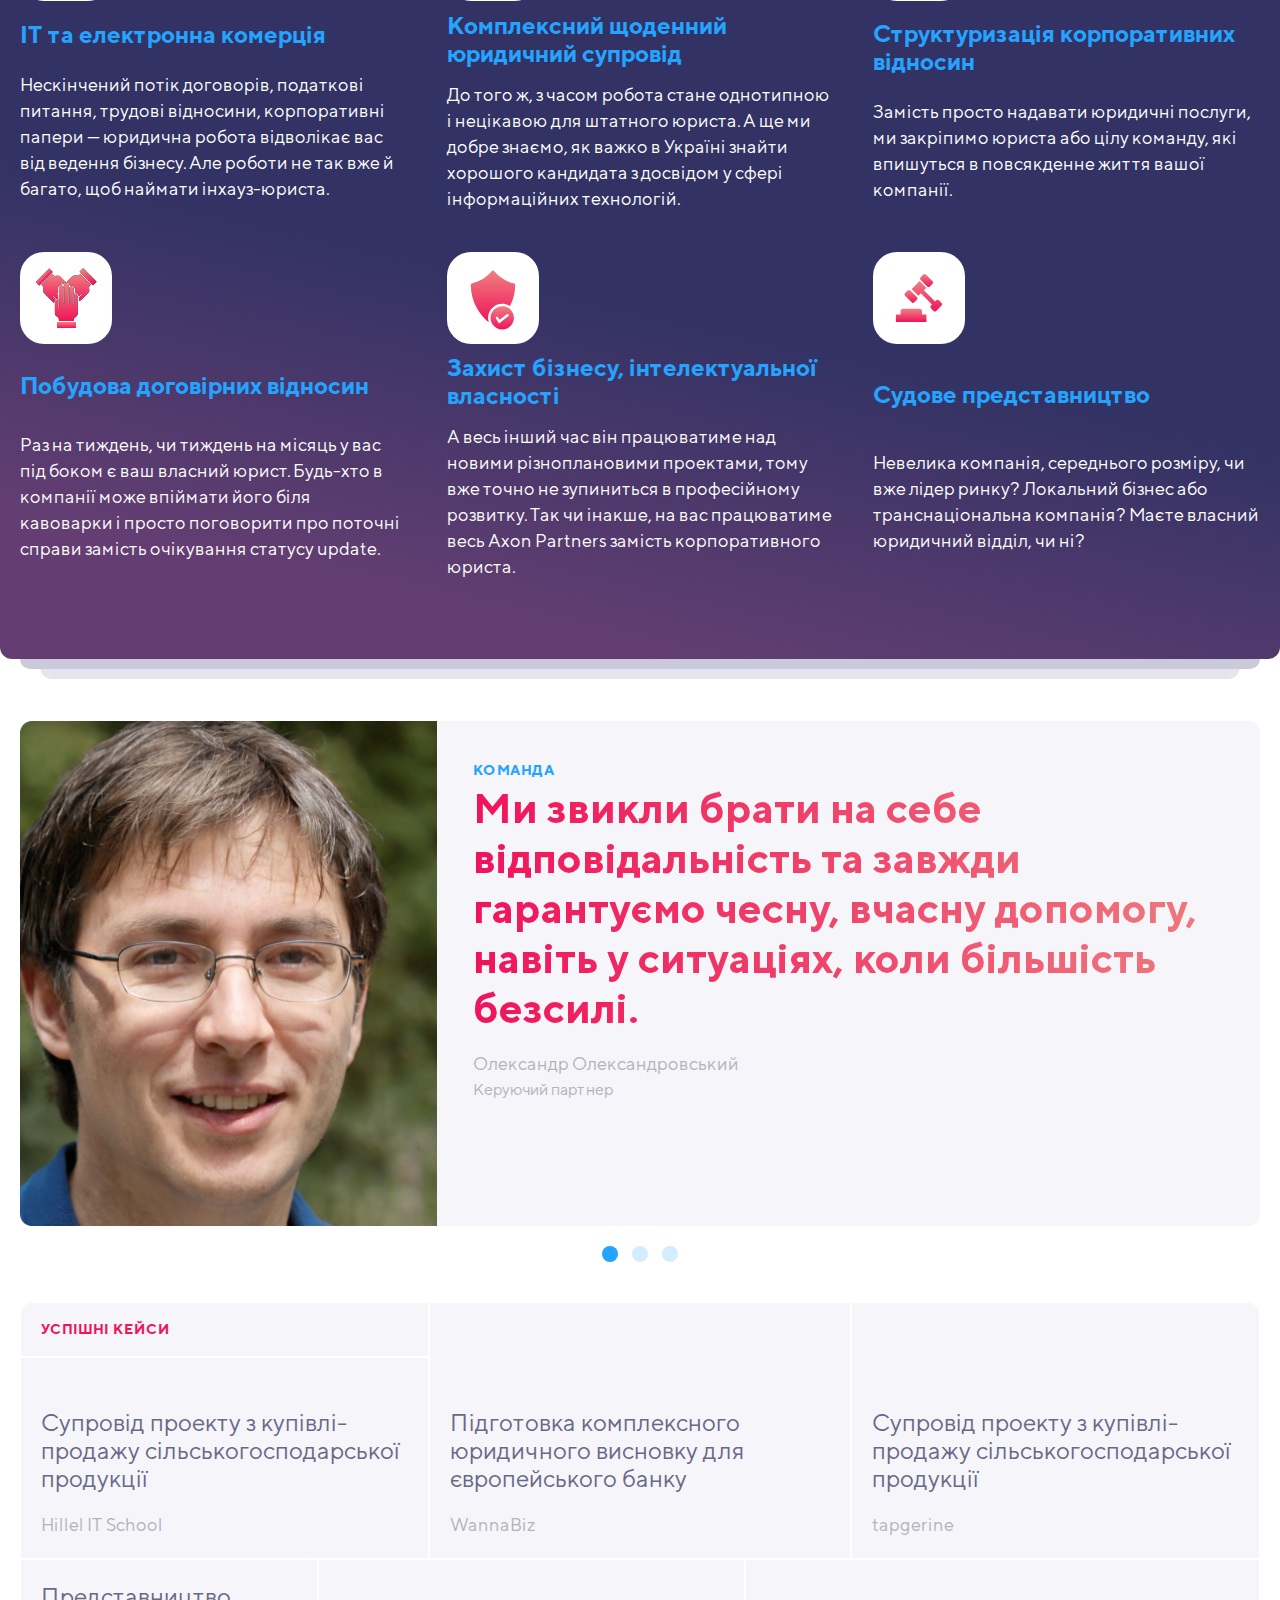
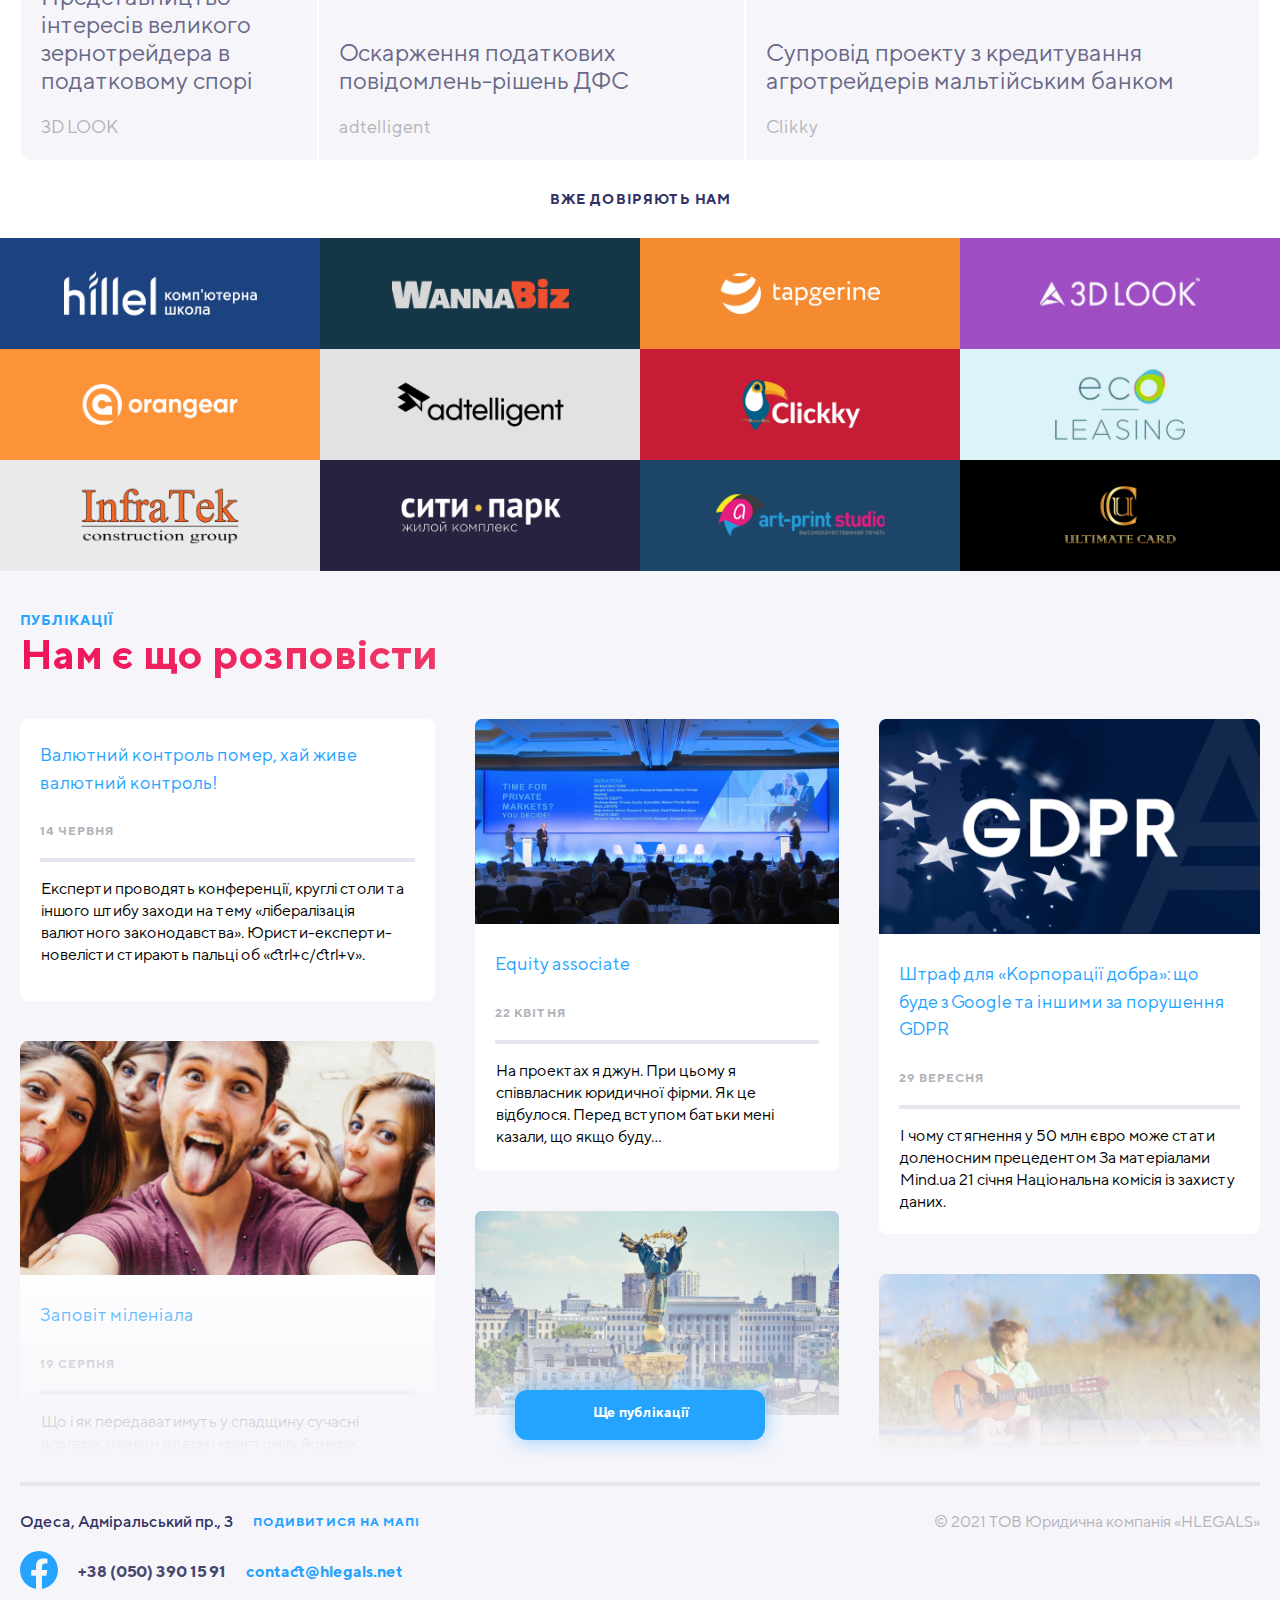
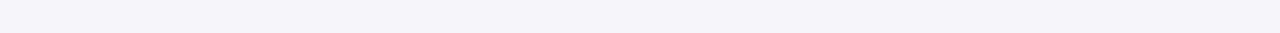
==== commit 3aee72c8: "version 3" ====
--- a/index.html
+++ b/index.html
@@ -202,11 +202,8 @@
             <div class="services-block__picture">
               <img class="services-block__image" src="assets/img/services6.svg" alt="services6">
             </div>
-            <div class="services-block__description">Нескінчений потік договорів, податкові питання, трудові
-              відносини,
-              корпоративні папери — юридична
-              робота відволікає вас
-              від ведення бізнесу. Але роботи не так вже й багато, щоб наймати інхауз-юриста.</div>
+            <div class="services-block__description">Невелика компанія, середнього розміру, чи вже лідер ринку? Локальний бізнес або транснаціональна компанія? Маєте власний
+            юридичний відділ, чи ні?</div>
           </div>
 
         </div>
--- a/assets/css/style.css
+++ b/assets/css/style.css
@@ -229,6 +229,14 @@
   padding-left: 20px;
 }
 
+.container-sm {
+  max-width: 1135px;
+  margin-right: auto;
+  margin-left: auto;
+  padding-right: 20px;
+  padding-left: 20px;
+}
+
 .header {
   position: relative;
 
@@ -278,7 +286,7 @@
 
   padding-top: 50px;
 
-  gap: 0 20px;
+  gap: 11px 20px;
   grid-template-areas: "logo info" "logo nav";
 }
 
@@ -561,8 +569,8 @@
 .services {
   position: relative;
 
-  margin-bottom: 100px;
-  padding-bottom: 100px;
+  margin-bottom: 62px;
+  padding-bottom: 79px;
 
   border-radius: 0 0 12px 12px;
   background: -o-linear-gradient(257deg, #323264 11.93%, #323264 57.17%, #643e72 87.46%);
@@ -632,7 +640,7 @@
 
   max-width: 413px;
 
-  gap: 20px 20px;
+  gap: 0 20px;
   grid-template-areas: "pic" "tit" "des";
 }
 .services-block__title {
@@ -647,6 +655,7 @@
 }
 .services-block__picture {
   max-width: 64px;
+  margin-bottom: 5px;
 
   grid-area: pic;
 }
@@ -695,6 +704,9 @@
 
   gap: 40px;
 }
+.face-box__image {
+  height: 100%;
+}
 
 .face-contant {
   padding-top: 40px;
@@ -706,6 +718,7 @@
   display: flex;
 }
 .face-contant__title {
+  padding-top: 3px;
   padding-bottom: 20px;
 
   background: -o-linear-gradient(359.87deg, #f0145a 0.84%, #ef8080 99.96%);
@@ -864,7 +877,7 @@
 }
 
 .brands__title {
-  margin: 20px;
+  margin: 30px;
 
   text-align: center;
   letter-spacing: 1px;
@@ -1134,7 +1147,7 @@
   color: #323264;
 
   font-size: 16px;
-  font-weight: 400;
+  font-weight: 500;
   line-height: 19px;
 }
 .info-contact__link {
@@ -1180,12 +1193,12 @@
   line-height: 19px;
 }
 
-.header-white {
+.header-about {
   position: relative;
 
   overflow: hidden;
 
-  height: 100vh;
+  margin-bottom: 40px;
 
   background: #ffffff;
 }
@@ -1201,8 +1214,464 @@
 
   padding-top: 50px;
 
-  gap: 0 20px;
+  gap: 11px 20px;
   grid-template-areas: "logo info" "logo nav";
+}
+
+.header-menu__info {
+  display: -webkit-box;
+  display: -ms-flexbox;
+  display: flex;
+  -webkit-box-align: center;
+  align-items: center;
+  -ms-flex-align: center;
+  -ms-flex-wrap: wrap;
+      flex-wrap: wrap;
+
+  gap: 20px;
+  grid-area: info;
+}
+
+.info__language-link--about {
+  padding: 6px 8px;
+
+  color: #b3b3ba;
+  border-radius: 10px;
+
+  font-size: 12px;
+  font-weight: 700;
+  line-height: 14px;
+}
+.info__language-link--about:hover {
+  color: #ef145a;
+}
+.info__language-link--about.active {
+  color: #ffffff;
+  background-color: #ef145a;
+}
+.info__address-link--about {
+  color: #b3b3ba;
+
+  font-size: 16px;
+  font-weight: 400;
+  line-height: 19px;
+}
+.info__phone-link--about {
+  color: #b3b3ba;
+
+  font-size: 16px;
+  font-weight: 700;
+  line-height: 19px;
+}
+.info__social-image {
+  width: 24px;
+
+  fill: #b3b3ba;
+}
+
+.header-menu__logo {
+  grid-area: logo;
+}
+
+.logo__image {
+  width: auto;
+  height: 62px;
+}
+
+.header-menu__navbar {
+  grid-area: nav;
+}
+
+.navbar__list {
+  display: -webkit-box;
+  display: -ms-flexbox;
+  display: flex;
+  -webkit-box-pack: end;
+  -ms-flex-pack: end;
+  justify-content: flex-end;
+
+  gap: 15px;
+}
+.navbar__link--about {
+  padding: 0.5em 0;
+
+  color: #24a3ff;
+
+  font-size: 18px;
+  font-weight: 400;
+  line-height: 21px;
+}
+.navbar__link--about:hover {
+  color: #ef145a;
+}
+
+.active--about {
+  text-decoration: underline;
+
+  color: #f0145a;
+}
+
+.navbar-hamburger {
+  position: relative;
+
+  display: none;
+
+  width: 30px;
+  height: 22.5px;
+  margin-left: auto;
+
+  cursor: pointer;
+  -webkit-transition: 0.5s ease-in-out;
+       -o-transition: 0.5s ease-in-out;
+          transition: 0.5s ease-in-out;
+  -webkit-transform: rotate(0deg);
+      -ms-transform: rotate(0deg);
+          transform: rotate(0deg);
+}
+
+.navbar-hamburger span {
+  position: absolute;
+  left: 0;
+
+  display: block;
+
+  width: 100%;
+  height: 4px;
+
+  -webkit-transition: 0.25s ease-in-out;
+       -o-transition: 0.25s ease-in-out;
+          transition: 0.25s ease-in-out;
+  -webkit-transform: rotate(0deg);
+      -ms-transform: rotate(0deg);
+          transform: rotate(0deg);
+
+  opacity: 1;
+  border-radius: 3px;
+  background: #ffffff;
+}
+
+.navbar-hamburger span:nth-child(1) {
+  top: 0;
+}
+
+.navbar-hamburger span:nth-child(2) {
+  top: 9px;
+}
+
+.navbar-hamburger span:nth-child(3) {
+  top: 18px;
+}
+
+.navbar-hamburger.open span:nth-child(1) {
+  top: 9px;
+
+  -webkit-transform: rotate(135deg);
+      -ms-transform: rotate(135deg);
+          transform: rotate(135deg);
+}
+
+.navbar-hamburger.open span:nth-child(2) {
+  left: -30px;
+
+  opacity: 0;
+}
+
+.navbar-hamburger.open span:nth-child(3) {
+  top: 9px;
+
+  -webkit-transform: rotate(-135deg);
+      -ms-transform: rotate(-135deg);
+          transform: rotate(-135deg);
+}
+
+.main-about {
+  margin-top: 73px;
+}
+
+.service {
+  display: -webkit-box;
+  display: -ms-flexbox;
+  display: flex;
+  -webkit-box-pack: center;
+  -ms-flex-pack: center;
+  justify-content: center;
+
+  margin-bottom: 100px;
+
+  gap: 62px;
+}
+
+.service-contant {
+  display: -webkit-box;
+  display: -ms-flexbox;
+  display: flex;
+  -webkit-box-orient: vertical;
+  -webkit-box-direction: normal;
+  -ms-flex-direction: column;
+      flex-direction: column;
+
+  max-width: 633px;
+
+  gap: 17px;
+}
+
+.service-contant__title {
+  margin: 0;
+
+  background: -o-linear-gradient(359.87deg, #f0145a 0.84%, #ef8080 99.96%);
+  background:    linear-gradient(90.13deg, #f0145a 0.84%, #ef8080 99.96%);
+  -webkit-background-clip: text;
+          background-clip: text;
+
+  font-size: 42px;
+  line-height: 50px;
+
+  -webkit-text-fill-color: transparent;
+          text-fill-color: transparent;
+}
+
+.service-contant__description {
+  font-size: 21px;
+  line-height: 30px;
+}
+
+.service-rating {
+  position: relative;
+}
+.service-rating::after {
+  position: absolute;
+  top: 7px;
+  bottom: 55px;
+  left: -24px;
+
+  width: 4px;
+
+  content: "";
+
+  background-color: #e6e6f0;
+}
+
+.rating-item {
+  display: -webkit-box;
+  display: -ms-flexbox;
+  display: flex;
+  -webkit-box-orient: vertical;
+  -webkit-box-direction: normal;
+  -ms-flex-direction: column;
+      flex-direction: column;
+
+  gap: 37px;
+}
+
+.rating-item__logo {
+  display: -webkit-box;
+  display: -ms-flexbox;
+  display: flex;
+  -webkit-box-orient: vertical;
+  -webkit-box-direction: normal;
+  -ms-flex-direction: column;
+      flex-direction: column;
+
+  gap: 8px;
+}
+
+.rating-item__picture {
+  display: -webkit-box;
+  display: -ms-flexbox;
+  display: flex;
+
+  gap: 6px;
+}
+
+.rating-item__number {
+  text-align: center;
+
+  background: -o-linear-gradient(359.87deg, #f0145a 0.84%, #ef8080 99.96%);
+  background:    linear-gradient(90.13deg, #f0145a 0.84%, #ef8080 99.96%);
+  -webkit-background-clip: text;
+          background-clip: text;
+
+  font-size: 36px;
+  line-height: 42px;
+
+  -webkit-text-fill-color: transparent;
+          text-fill-color: transparent;
+}
+
+.rating-item__description {
+  color: #323264;
+
+  font-size: 18px;
+  line-height: 21px;
+}
+
+.team-container {
+  position: relative;
+
+  max-width: 1440px;
+  margin-right: auto;
+  margin-left: auto;
+}
+
+.team-picture {
+  max-width: 1440px;
+}
+.team-picture__image {
+  width: auto;
+  height: 438px;
+}
+.team-title {
+  position: absolute;
+  top: 50%;
+  left: 50%;
+
+  -webkit-transform: translate(-50%, -50%);
+      -ms-transform: translate(-50%, -50%);
+          transform: translate(-50%, -50%);
+  text-align: center;
+  letter-spacing: 63px;
+  text-transform: uppercase;
+
+  opacity: 0.8;
+  color: #ffffff;
+  text-shadow: 0 15px 30px rgba(40, 40, 86, 0.8);
+
+  font-size: 96px;
+  line-height: 113px;
+}
+
+.team-block {
+  display: -webkit-box;
+  display: -ms-flexbox;
+  display: flex;
+  -webkit-box-pack: center;
+  -ms-flex-pack: center;
+  justify-content: center;
+
+  max-width: 1440px;
+  margin-right: auto;
+  margin-left: auto;
+  padding-top: 80px;
+  padding-bottom: 92px;
+
+  gap: 41px;
+}
+.team-block__description {
+  display: -webkit-box;
+  display: -ms-flexbox;
+  display: flex;
+  -webkit-box-orient: vertical;
+  -webkit-box-direction: normal;
+  -ms-flex-direction: column;
+      flex-direction: column;
+
+  max-width: 641px;
+
+  gap: 20px;
+}
+.team-block__description-text {
+  color: #000000;
+
+  font-size: 21px;
+  line-height: 30px;
+}
+.team-block__title {
+  max-width: 414px;
+
+  background: -o-linear-gradient(359.87deg, #f0145a 0.84%, #ef8080 99.96%);
+  background:    linear-gradient(90.13deg, #f0145a 0.84%, #ef8080 99.96%);
+  -webkit-background-clip: text;
+          background-clip: text;
+
+  font-size: 42px;
+  font-weight: 700;
+  line-height: 50px;
+
+  -webkit-text-fill-color: transparent;
+          text-fill-color: transparent;
+}
+
+.footer-about {
+  border-radius: 12px 12px 0 0;
+  background-color: #f5f5fa;
+}
+
+.footer-primary__about {
+  padding-top: 28px;
+  padding-bottom: 28px;
+}
+
+.primary-about {
+  margin-right: auto;
+  margin-left: auto;
+}
+.primary-about__title {
+  margin-bottom: 30px;
+
+  text-align: center;
+  letter-spacing: 1px;
+  text-transform: uppercase;
+
+  color: #323264;
+
+  font-size: 14px;
+  font-weight: 700;
+  line-height: 17px;
+}
+.primary-about__item {
+  display: -webkit-box;
+  display: -ms-flexbox;
+  display: flex;
+
+  margin-bottom: 30px;
+
+  gap: 40px;
+}
+.primary-about__item-picture {
+  position: relative;
+
+  width: 300px;
+  height: 109px;
+
+  border-radius: 12px;
+  background: #ffffff;
+}
+.primary-about__item-image {
+  position: absolute;
+  top: 50%;
+  left: 50%;
+
+  height: 60px;
+
+  -webkit-transform: translate(-50%, -50%);
+      -ms-transform: translate(-50%, -50%);
+          transform: translate(-50%, -50%);
+}
+
+.face-indicator {
+  width: 16px;
+  height: 16px;
+  margin-bottom: 40px;
+
+  opacity: 0.2;
+  border-radius: 8px;
+  background: #24a3ff;
+}
+.face-indicator.active {
+  opacity: 1;
+}
+
+.footer-secondary--about::after {
+  position: absolute;
+  top: 0;
+  right: 0;
+  left: 0;
+
+  height: 4px;
+
+  content: "";
+
+  background-color: #e6e6f0;
 }
 
 @media (min-width: 576px) {
@@ -1451,6 +1920,17 @@
     gap: 20px;
     grid-template-areas: "info info" "logo logo" "nav nav";
   }
+  .header-menu__info a {
+    color: #b2b2b9;
+  }
+  .info__social {
+    display: none;
+  }
+  .navbar__list {
+    -webkit-box-pack: start;
+    -ms-flex-pack: start;
+    justify-content: flex-start;
+  }
 }
 
 @media (max-width: 575.8px) {
@@ -1550,4 +2030,33 @@
   .header-menu {
     grid-template-areas: "info info" "logo nav";
   }
-}
+  .header-menu__info {
+    -webkit-box-pack: justify;
+    -ms-flex-pack: justify;
+    justify-content: space-between;
+  }
+  .info__address {
+    display: none;
+  }
+  .logo__image {
+    width: 78px;
+  }
+  .navbar__list {
+    position: absolute;
+    right: 0;
+    left: 0;
+
+    display: none;
+
+    text-align: center;
+
+    background: -webkit-gradient(linear, left top, left bottom, color-stop(40%, rgba(50, 50, 100, 0)), to(#323264));
+    background: -o-linear-gradient(top, rgba(50, 50, 100, 0) 40%, #323264 100%);
+    background:    linear-gradient(180deg, rgba(50, 50, 100, 0) 40%, #323264 100%);
+    -webkit-box-shadow: 0 15px 10px #323264;
+            box-shadow: 0 15px 10px #323264;
+  }
+  .navbar-hamburger {
+    display: block;
+  }
+}
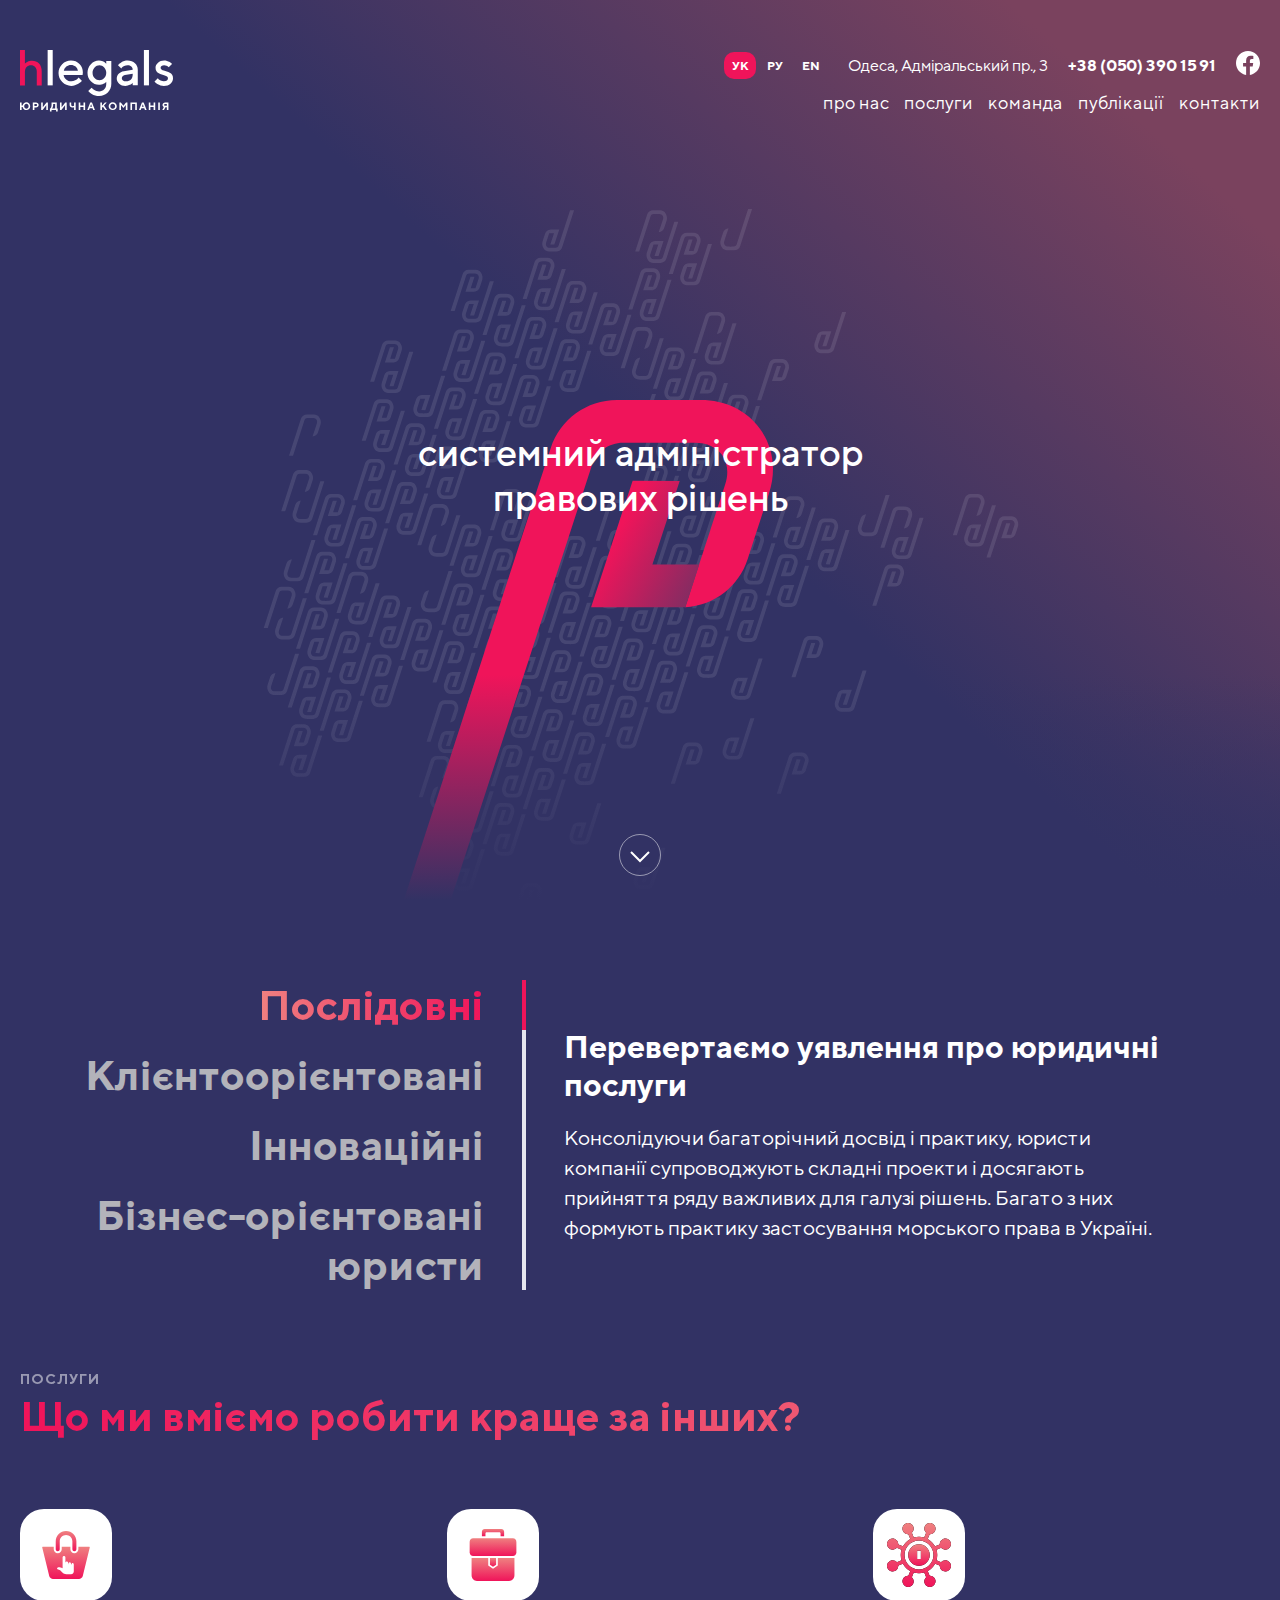
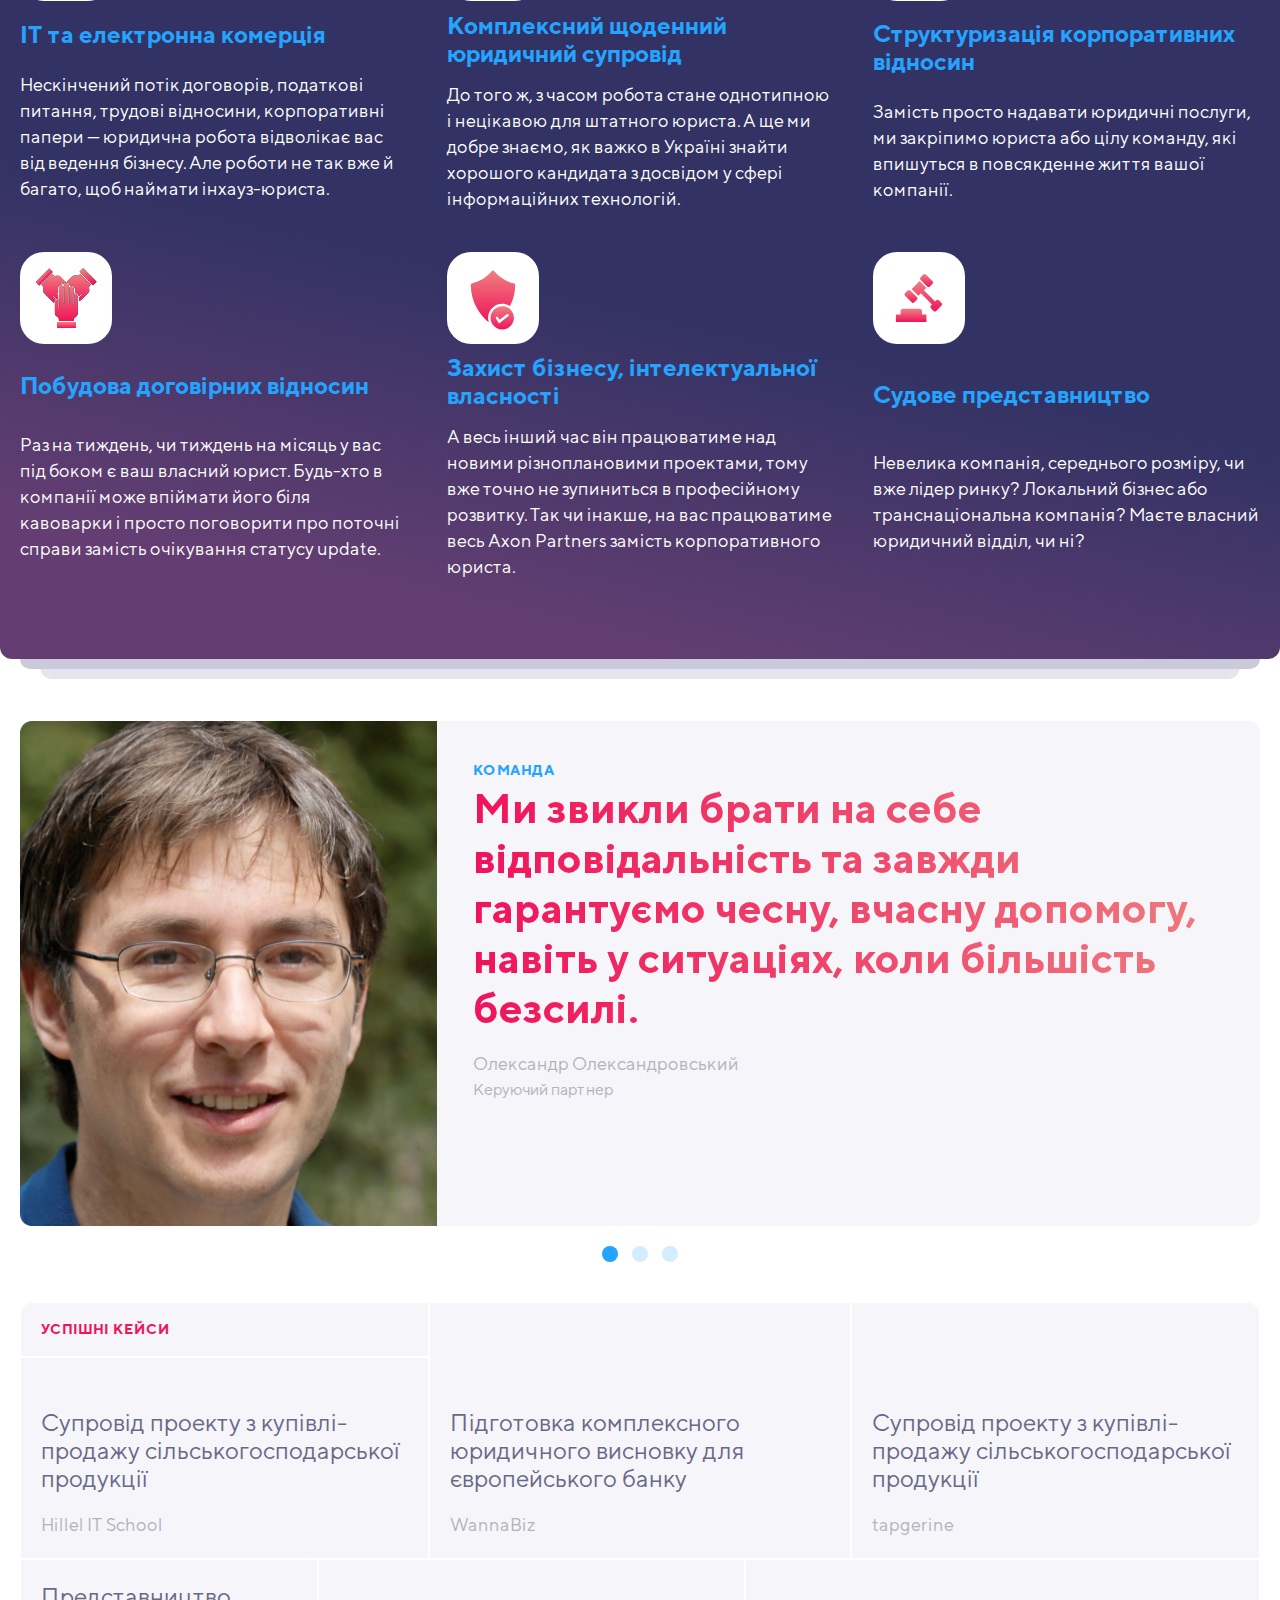
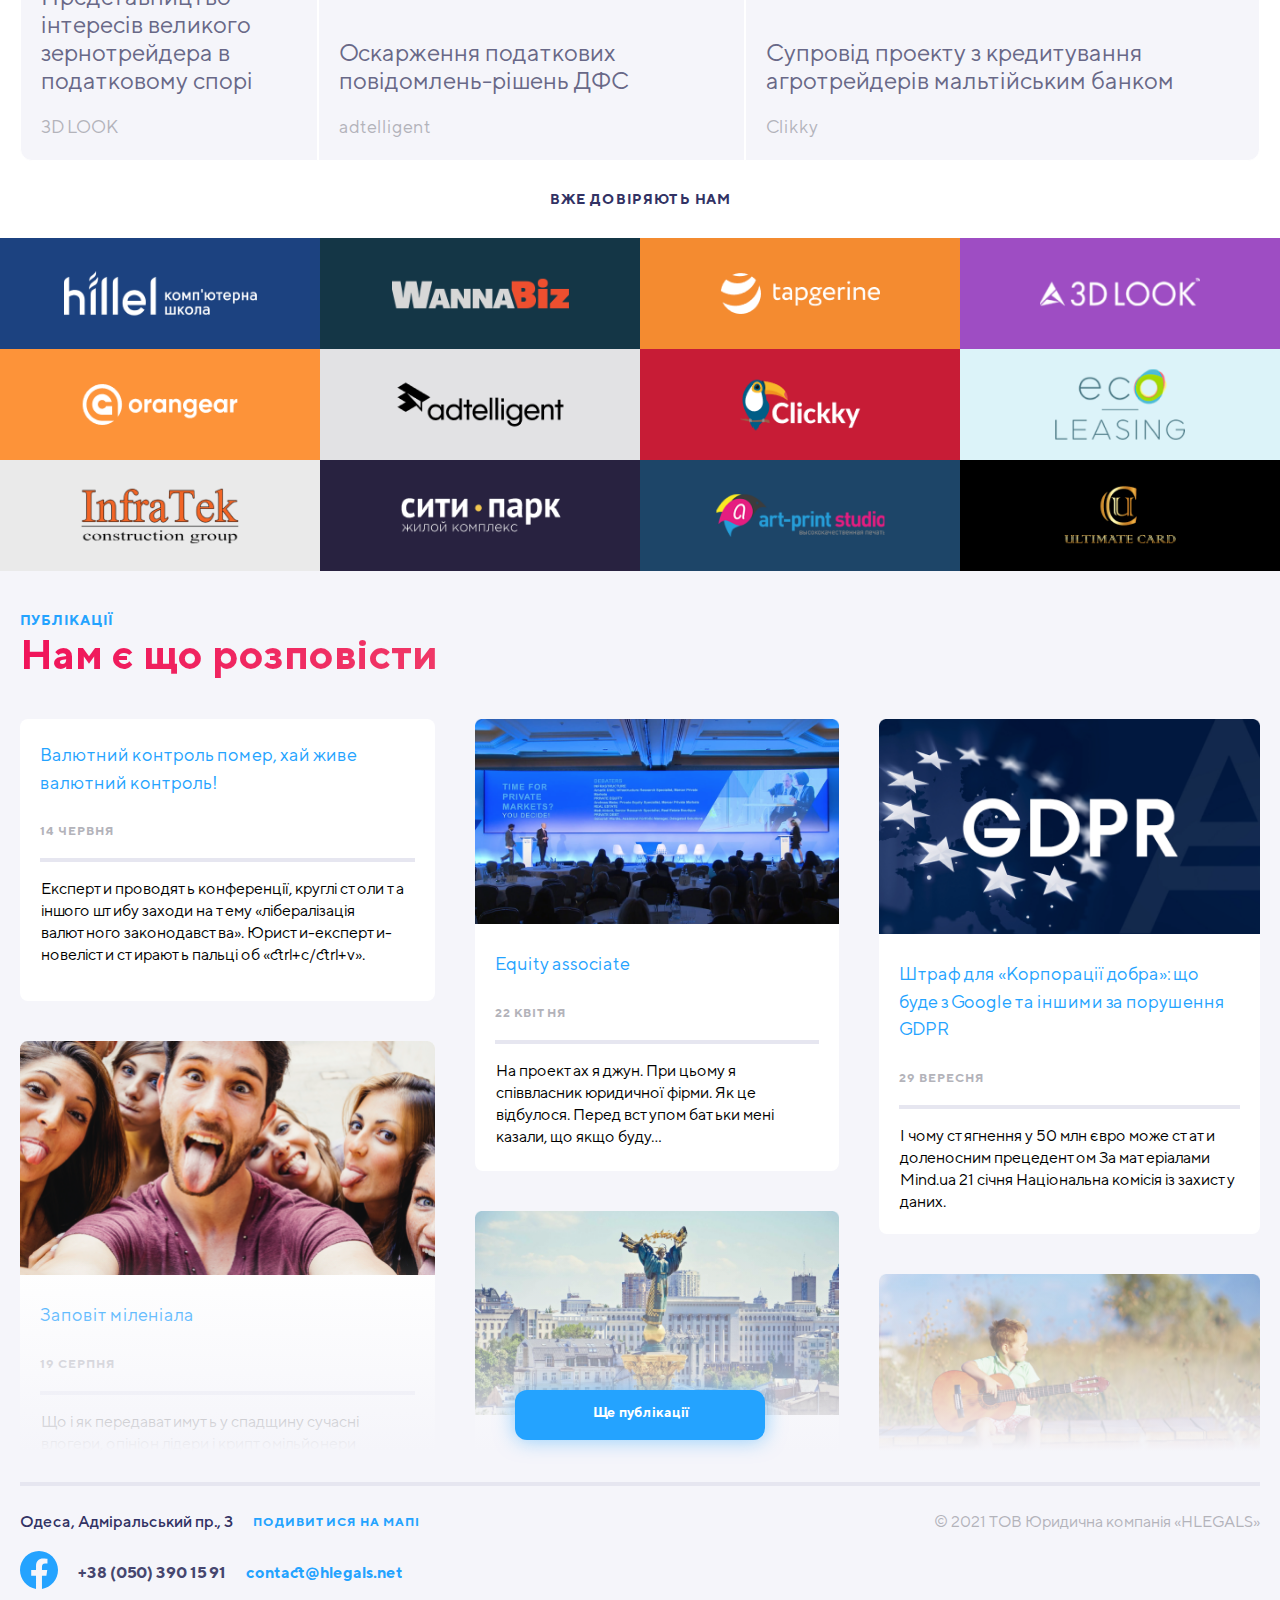
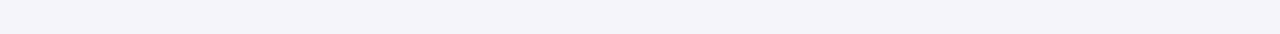
==== commit ffd7aa14: "fix1" ====
--- a/index.html
+++ b/index.html
@@ -420,7 +420,9 @@
     <div class="footer-secondary container">
       <div class="footer-secondary__info info">
         <div class="info-contact">
-          <div class="info-contact__address">Одеса, Адміральський пр., 3</div>
+        <div class="info-contact__address">
+          <a class="info-contact__address-link" href="#">Одеса, Адміральський пр., 3</a>
+        </div>
           <div class="info-contact__action">
             <a class="info-contact__link" href="#">Подивитися на мапі</a>
           </div>
--- a/assets/css/style.css
+++ b/assets/css/style.css
@@ -344,7 +344,7 @@
 }
 
 .logo__image {
-  width: 155px;
+  height: 62px;
 }
 
 .header-menu__navbar {
@@ -376,6 +376,7 @@
 
 .navbar-hamburger {
   position: relative;
+  z-index: 5;
 
   display: none;
 
@@ -390,6 +391,16 @@
   -webkit-transform: rotate(0deg);
       -ms-transform: rotate(0deg);
           transform: rotate(0deg);
+}
+
+.navbar-hamburger.open {
+  position: absolute;
+  top: 20px;
+  right: 20px;
+}
+
+.navbar-hamburger.open span {
+  background: #ef145a;
 }
 
 .navbar-hamburger span {
@@ -821,6 +832,10 @@
   grid-area: a7;
 }
 
+.cases-section:not(:first-child) {
+  cursor: pointer;
+}
+
 .cases-section {
   display: -webkit-box;
   display: -ms-flexbox;
@@ -832,11 +847,9 @@
 
   padding: 20px;
 
-  cursor: pointer;
-
   background-color: #f5f5fa;
 }
-.cases-section:hover {
+.cases-section:hover:not(:first-child) {
   background-color: rgba(146, 146, 163, 0.3921568627);
 }
 .cases-section__title {
@@ -1019,20 +1032,6 @@
   display: grid;
 }
 
-.footer-primary__box::after {
-  position: absolute;
-  top: 70%;
-  right: -5px;
-  bottom: 0;
-  left: 0;
-
-  content: "";
-
-  background: -webkit-gradient(linear, left top, left bottom, from(rgba(245, 245, 250, 0)), color-stop(86.5%, #f5f5fa));
-  background: -o-linear-gradient(top, rgba(245, 245, 250, 0) 0%, #f5f5fa 86.5%);
-  background:    linear-gradient(180deg, rgba(245, 245, 250, 0) 0%, #f5f5fa 86.5%);
-}
-
 .footer-primary__link {
   margin-top: 40px;
 
@@ -1143,7 +1142,7 @@
 
   gap: 20px;
 }
-.info-contact__address {
+.info-contact__address-link {
   color: #323264;
 
   font-size: 16px;
@@ -1194,42 +1193,11 @@
 }
 
 .header-about {
-  position: relative;
-
   overflow: hidden;
 
   margin-bottom: 40px;
 
   background: #ffffff;
-}
-
-.header-menu {
-  position: relative;
-  z-index: 1;
-
-  display: grid;
-  -webkit-box-pack: justify;
-  -ms-flex-pack: justify;
-  justify-content: space-between;
-
-  padding-top: 50px;
-
-  gap: 11px 20px;
-  grid-template-areas: "logo info" "logo nav";
-}
-
-.header-menu__info {
-  display: -webkit-box;
-  display: -ms-flexbox;
-  display: flex;
-  -webkit-box-align: center;
-  align-items: center;
-  -ms-flex-align: center;
-  -ms-flex-wrap: wrap;
-      flex-wrap: wrap;
-
-  gap: 20px;
-  grid-area: info;
 }
 
 .info__language-link--about {
@@ -1249,6 +1217,7 @@
   color: #ffffff;
   background-color: #ef145a;
 }
+
 .info__address-link--about {
   color: #b3b3ba;
 
@@ -1256,6 +1225,7 @@
   font-weight: 400;
   line-height: 19px;
 }
+
 .info__phone-link--about {
   color: #b3b3ba;
 
@@ -1263,35 +1233,7 @@
   font-weight: 700;
   line-height: 19px;
 }
-.info__social-image {
-  width: 24px;
-
-  fill: #b3b3ba;
-}
-
-.header-menu__logo {
-  grid-area: logo;
-}
-
-.logo__image {
-  width: auto;
-  height: 62px;
-}
-
-.header-menu__navbar {
-  grid-area: nav;
-}
-
-.navbar__list {
-  display: -webkit-box;
-  display: -ms-flexbox;
-  display: flex;
-  -webkit-box-pack: end;
-  -ms-flex-pack: end;
-  justify-content: flex-end;
-
-  gap: 15px;
-}
+
 .navbar__link--about {
   padding: 0.5em 0;
 
@@ -1329,62 +1271,13 @@
           transform: rotate(0deg);
 }
 
-.navbar-hamburger span {
-  position: absolute;
-  left: 0;
-
-  display: block;
-
-  width: 100%;
-  height: 4px;
-
-  -webkit-transition: 0.25s ease-in-out;
-       -o-transition: 0.25s ease-in-out;
-          transition: 0.25s ease-in-out;
-  -webkit-transform: rotate(0deg);
-      -ms-transform: rotate(0deg);
-          transform: rotate(0deg);
-
-  opacity: 1;
-  border-radius: 3px;
-  background: #ffffff;
-}
-
-.navbar-hamburger span:nth-child(1) {
-  top: 0;
-}
-
-.navbar-hamburger span:nth-child(2) {
-  top: 9px;
-}
-
-.navbar-hamburger span:nth-child(3) {
-  top: 18px;
-}
-
-.navbar-hamburger.open span:nth-child(1) {
-  top: 9px;
-
-  -webkit-transform: rotate(135deg);
-      -ms-transform: rotate(135deg);
-          transform: rotate(135deg);
-}
-
-.navbar-hamburger.open span:nth-child(2) {
-  left: -30px;
-
-  opacity: 0;
-}
-
-.navbar-hamburger.open span:nth-child(3) {
-  top: 9px;
-
-  -webkit-transform: rotate(-135deg);
-      -ms-transform: rotate(-135deg);
-          transform: rotate(-135deg);
+.navbar-hamburger--about span {
+  background: #323264;
 }
 
 .main-about {
+  position: relative;
+
   margin-top: 73px;
 }
 
@@ -1410,8 +1303,6 @@
   -ms-flex-direction: column;
       flex-direction: column;
 
-  max-width: 633px;
-
   gap: 17px;
 }
 
@@ -1438,18 +1329,6 @@
 .service-rating {
   position: relative;
 }
-.service-rating::after {
-  position: absolute;
-  top: 7px;
-  bottom: 55px;
-  left: -24px;
-
-  width: 4px;
-
-  content: "";
-
-  background-color: #e6e6f0;
-}
 
 .rating-item {
   display: -webkit-box;
@@ -1492,6 +1371,7 @@
           background-clip: text;
 
   font-size: 36px;
+  font-weight: 700;
   line-height: 42px;
 
   -webkit-text-fill-color: transparent;
@@ -1513,12 +1393,12 @@
   margin-left: auto;
 }
 
-.team-picture {
-  max-width: 1440px;
-}
 .team-picture__image {
-  width: auto;
-  height: 438px;
+  width: 100%;
+  height: auto;
+}
+.team-picture__image--about {
+  display: none;
 }
 .team-title {
   position: absolute;
@@ -1565,8 +1445,6 @@
   -ms-flex-direction: column;
       flex-direction: column;
 
-  max-width: 641px;
-
   gap: 20px;
 }
 .team-block__description-text {
@@ -1576,8 +1454,6 @@
   line-height: 30px;
 }
 .team-block__title {
-  max-width: 414px;
-
   background: -o-linear-gradient(359.87deg, #f0145a 0.84%, #ef8080 99.96%);
   background:    linear-gradient(90.13deg, #f0145a 0.84%, #ef8080 99.96%);
   -webkit-background-clip: text;
@@ -1622,6 +1498,9 @@
   display: -webkit-box;
   display: -ms-flexbox;
   display: flex;
+  -webkit-box-pack: center;
+  -ms-flex-pack: center;
+  justify-content: center;
 
   margin-bottom: 30px;
 
@@ -1678,6 +1557,29 @@
   .header-logo__title {
     width: 600px;
   }
+  .footer-primary__box::after {
+    position: absolute;
+    top: 70%;
+    right: -5px;
+    bottom: 0;
+    left: 0;
+
+    content: "";
+
+    background: -webkit-gradient(linear, left top, left bottom, from(rgba(245, 245, 250, 0)), color-stop(86.5%, #f5f5fa));
+    background: -o-linear-gradient(top, rgba(245, 245, 250, 0) 0%, #f5f5fa 86.5%);
+    background:    linear-gradient(180deg, rgba(245, 245, 250, 0) 0%, #f5f5fa 86.5%);
+  }
+}
+
+@media (min-width: 768px) {
+  .primary-about .face-indicator--md {
+    display: none;
+  }
+  .primary-about__item {
+    -ms-flex-wrap: wrap;
+        flex-wrap: wrap;
+  }
 }
 
 @media (min-width: 992px) {
@@ -1758,15 +1660,87 @@
     grid-template-areas: "a1 a2 a3" "a4 a2 a3" "a4 a5 a3" "a4 a5 a6";
     grid-template-rows: 37% 17% 3%;
   }
+  .team-block__description {
+    max-width: 641px;
+  }
+  .team-block__title {
+    max-width: 414px;
+  }
+}
+
+@media (min-width: 1200px) {
+  .service-contant {
+    max-width: 633px;
+  }
+  .service-rating::after {
+    position: absolute;
+    top: 7px;
+    bottom: 55px;
+    left: -24px;
+
+    width: 4px;
+
+    content: "";
+
+    background-color: #e6e6f0;
+  }
 }
 
 @media (max-width: 1199.8px) {
   .footer-primary__box {
     grid-template-rows: 41% 11% 3%;
   }
+  .header-menu__info--about {
+    gap: 15px;
+  }
+  .service {
+    -webkit-box-orient: vertical;
+    -webkit-box-direction: normal;
+    -ms-flex-direction: column;
+        flex-direction: column;
+
+    gap: 20px;
+  }
+  .service-rating {
+    border-top: solid 4px #e6e6f0;
+  }
+  .rating-item {
+    padding-top: 15px;
+  }
+  .team-title {
+    letter-spacing: 20px;
+
+    font-size: 36px;
+    line-height: 42px;
+  }
+}
+
+@media (max-width: 1199.8px) and (min-width: 576px) {
+  .rating-item {
+    -webkit-box-orient: horizontal;
+    -webkit-box-direction: normal;
+    -ms-flex-direction: row;
+        flex-direction: row;
+    -ms-flex-pack: distribute;
+    justify-content: space-around;
+  }
+  .rating-item__logo {
+    max-width: 314px;
+  }
 }
 
 @media (max-width: 991.8px) {
+  .header-menu {
+    padding-top: 20px;
+
+    gap: 20px;
+    grid-template-areas: "info info" "logo logo" "nav nav";
+  }
+  .navbar__list {
+    -webkit-box-pack: start;
+    -ms-flex-pack: start;
+    justify-content: flex-start;
+  }
   .slider {
     -webkit-box-orient: vertical;
     -webkit-box-direction: normal;
@@ -1860,6 +1834,12 @@
     grid-template-areas: "a1 a2" "a3 a2" "a3 a4" "a5 a4" "a5 a6";
     grid-template-rows: 20% 11% 21% 8% 35%;
   }
+  .team-block {
+    -webkit-box-orient: vertical;
+    -webkit-box-direction: normal;
+    -ms-flex-direction: column;
+        flex-direction: column;
+  }
 }
 
 @media (max-width: 991.8px) and (min-width: 576px) {
@@ -1870,22 +1850,11 @@
 }
 
 @media (max-width: 767.8px) {
-  .header-menu {
-    padding-top: 20px;
-
-    gap: 20px;
-    grid-template-areas: "info info" "logo logo" "nav nav";
-  }
   .header-menu__info a {
     color: #b2b2b9;
   }
   .info__social {
     display: none;
-  }
-  .navbar__list {
-    -webkit-box-pack: start;
-    -ms-flex-pack: start;
-    justify-content: flex-start;
   }
   .cases {
     grid-template-areas: "a1" "a2" "a3" "a4" "a5" "a6" "a7";
@@ -1914,22 +1883,23 @@
     -ms-flex-direction: column;
         flex-direction: column;
   }
-  .header-menu {
-    padding-top: 20px;
-
-    gap: 20px;
-    grid-template-areas: "info info" "logo logo" "nav nav";
-  }
-  .header-menu__info a {
-    color: #b2b2b9;
-  }
-  .info__social {
+  .team-block__title {
+    font-size: 32px;
+    line-height: 38px;
+  }
+  .primary-about .primary-about__item-picture--sm {
     display: none;
   }
-  .navbar__list {
-    -webkit-box-pack: start;
-    -ms-flex-pack: start;
-    justify-content: flex-start;
+}
+
+@media (max-width: 767.8px) and (min-width: 576px) {
+  .rating-item__picture {
+    -webkit-box-pack: center;
+    -ms-flex-pack: center;
+    justify-content: center;
+  }
+  .rating-item__description {
+    text-align: center;
   }
 }
 
@@ -1946,28 +1916,57 @@
     display: none;
   }
   .logo__image {
-    width: 78px;
+    height: 31px;
   }
   .navbar__list {
     position: absolute;
+    top: 0;
     right: 0;
     left: 0;
 
     display: none;
 
+    height: 70vh;
+    padding-top: 62px;
+
     text-align: center;
 
-    background: -webkit-gradient(linear, left top, left bottom, color-stop(40%, rgba(50, 50, 100, 0)), to(#323264));
-    background: -o-linear-gradient(top, rgba(50, 50, 100, 0) 40%, #323264 100%);
-    background:    linear-gradient(180deg, rgba(50, 50, 100, 0) 40%, #323264 100%);
-    -webkit-box-shadow: 0 15px 10px #323264;
-            box-shadow: 0 15px 10px #323264;
+    border-radius: 0 0 12px 12px;
+    background: #ffffff;
+    -webkit-box-shadow: 0 0 150px #24a3ff;
+            box-shadow: 0 0 150px #24a3ff;
+  }
+  .navbar__item {
+    margin-right: 20px;
+    margin-bottom: 11px;
+    margin-left: 20px;
+    padding: 8px;
+
+    border-radius: 12px;
+    background: #ededf7;
+  }
+  .navbar__link {
+    text-align: center;
+
+    color: #24a3ff;
+
+    font-size: 24px;
+    line-height: 28px;
   }
   .navbar-hamburger {
     display: block;
   }
   .header-logo__title {
     width: 420px;
+  }
+  .services {
+    padding-bottom: 20px;
+  }
+  .services__title {
+    margin-bottom: 23px;
+
+    font-size: 32px;
+    line-height: 38px;
   }
   .services-grid {
     grid-template-columns: repeat(1, 1fr);
@@ -1983,6 +1982,7 @@
   }
   .services-block__title {
     font-size: 18px;
+    line-height: 21px;
   }
   .services-block__image {
     width: 64px;
@@ -1998,11 +1998,26 @@
   }
   .footer-primary__box > div:nth-of-type(6) {
     display: none;
+  }
+  .box-section__title {
+    margin-bottom: 0;
+  }
+  .footer-primary {
+    margin-bottom: 150px;
   }
   .footer-primary__box {
     gap: 20px;
     grid-template-areas: "a1" "a2" "a3" "a4" "a5" "a6";
     grid-template-rows: 16% 38% 1% 41%;
+  }
+  .footer-primary__title {
+    margin-bottom: 20px;
+
+    font-size: 32px;
+    line-height: 38px;
+  }
+  .footer-primary__button {
+    bottom: -110px;
   }
   .info-contact {
     -webkit-box-align: center;
@@ -2027,36 +2042,46 @@
 
     text-align: center;
   }
-  .header-menu {
-    grid-template-areas: "info info" "logo nav";
-  }
-  .header-menu__info {
-    -webkit-box-pack: justify;
-    -ms-flex-pack: justify;
-    justify-content: space-between;
-  }
-  .info__address {
-    display: none;
-  }
-  .logo__image {
-    width: 78px;
-  }
-  .navbar__list {
-    position: absolute;
-    right: 0;
-    left: 0;
-
-    display: none;
-
-    text-align: center;
-
-    background: -webkit-gradient(linear, left top, left bottom, color-stop(40%, rgba(50, 50, 100, 0)), to(#323264));
-    background: -o-linear-gradient(top, rgba(50, 50, 100, 0) 40%, #323264 100%);
-    background:    linear-gradient(180deg, rgba(50, 50, 100, 0) 40%, #323264 100%);
-    -webkit-box-shadow: 0 15px 10px #323264;
-            box-shadow: 0 15px 10px #323264;
-  }
   .navbar-hamburger {
     display: block;
   }
-}
+  .navbar__list--about {
+    position: fixed;
+  }
+  .main-about {
+    margin-top: 40px;
+  }
+  .service {
+    margin-bottom: 45px;
+  }
+  .service-contant__title {
+    font-size: 32px;
+    line-height: 38px;
+  }
+  .service-contant__description {
+    font-size: 18px;
+    line-height: 21px;
+  }
+  .team-picture__image {
+    display: none;
+  }
+  .team-picture__image--about {
+    display: block;
+
+    width: 100vw;
+  }
+  .team-block {
+    padding-top: 25px;
+    padding-bottom: 50px;
+  }
+  .team-block__description-text {
+    font-size: 18px;
+    line-height: 26px;
+  }
+  .primary-about__item-picture {
+    height: 57px;
+  }
+  .primary-about__item-image {
+    height: 31px;
+  }
+}
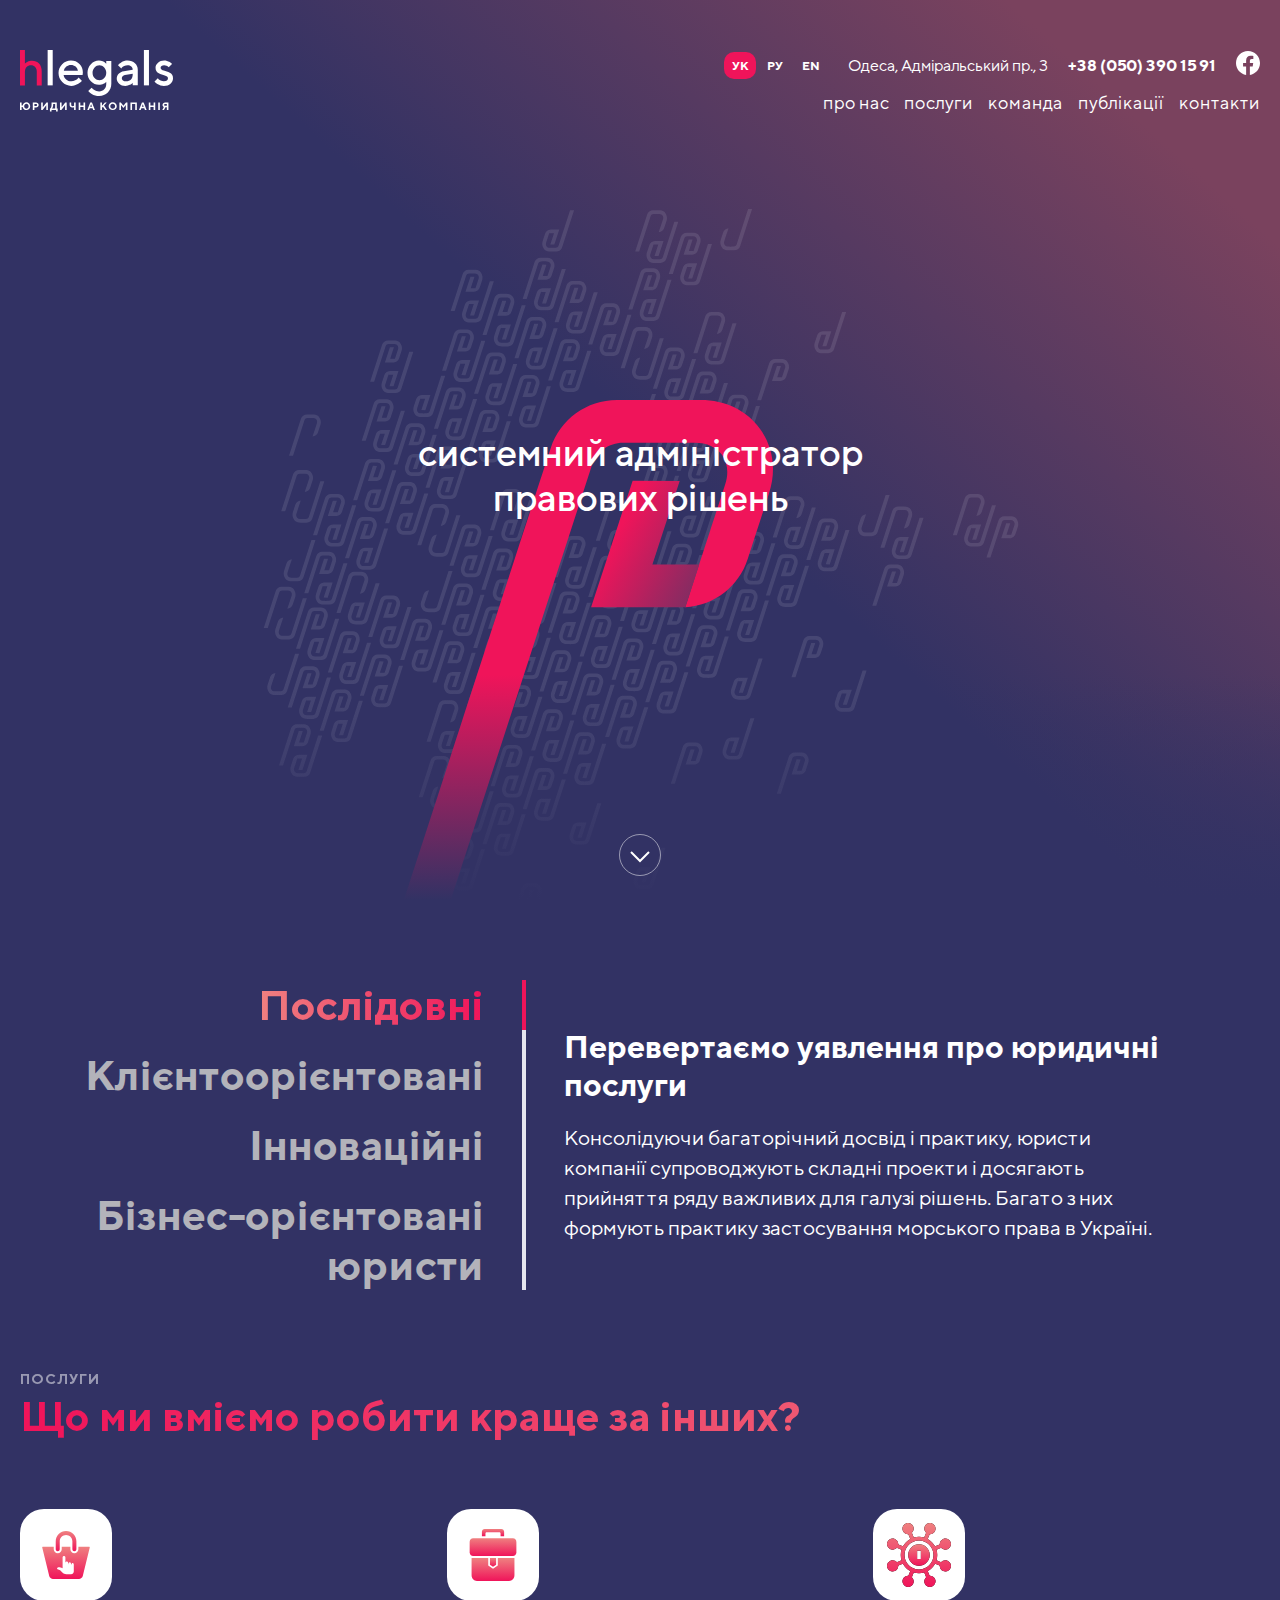
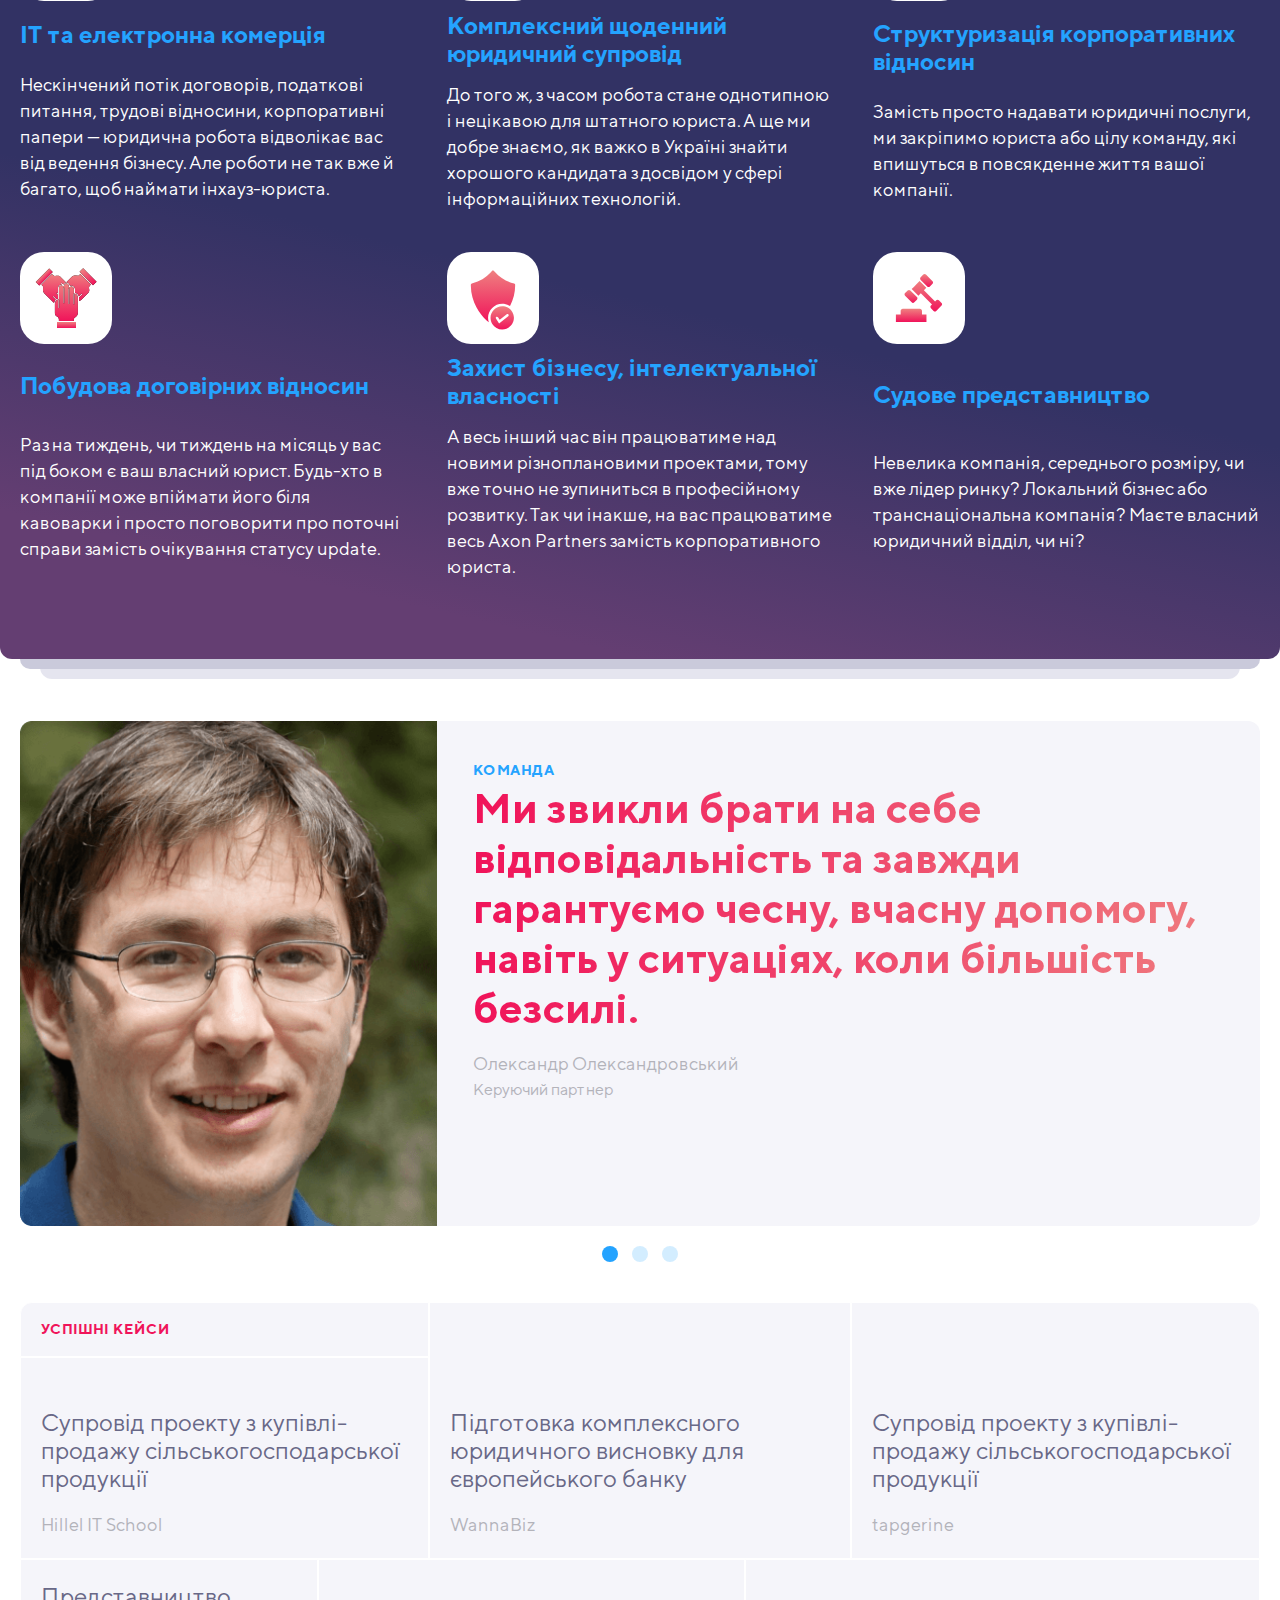
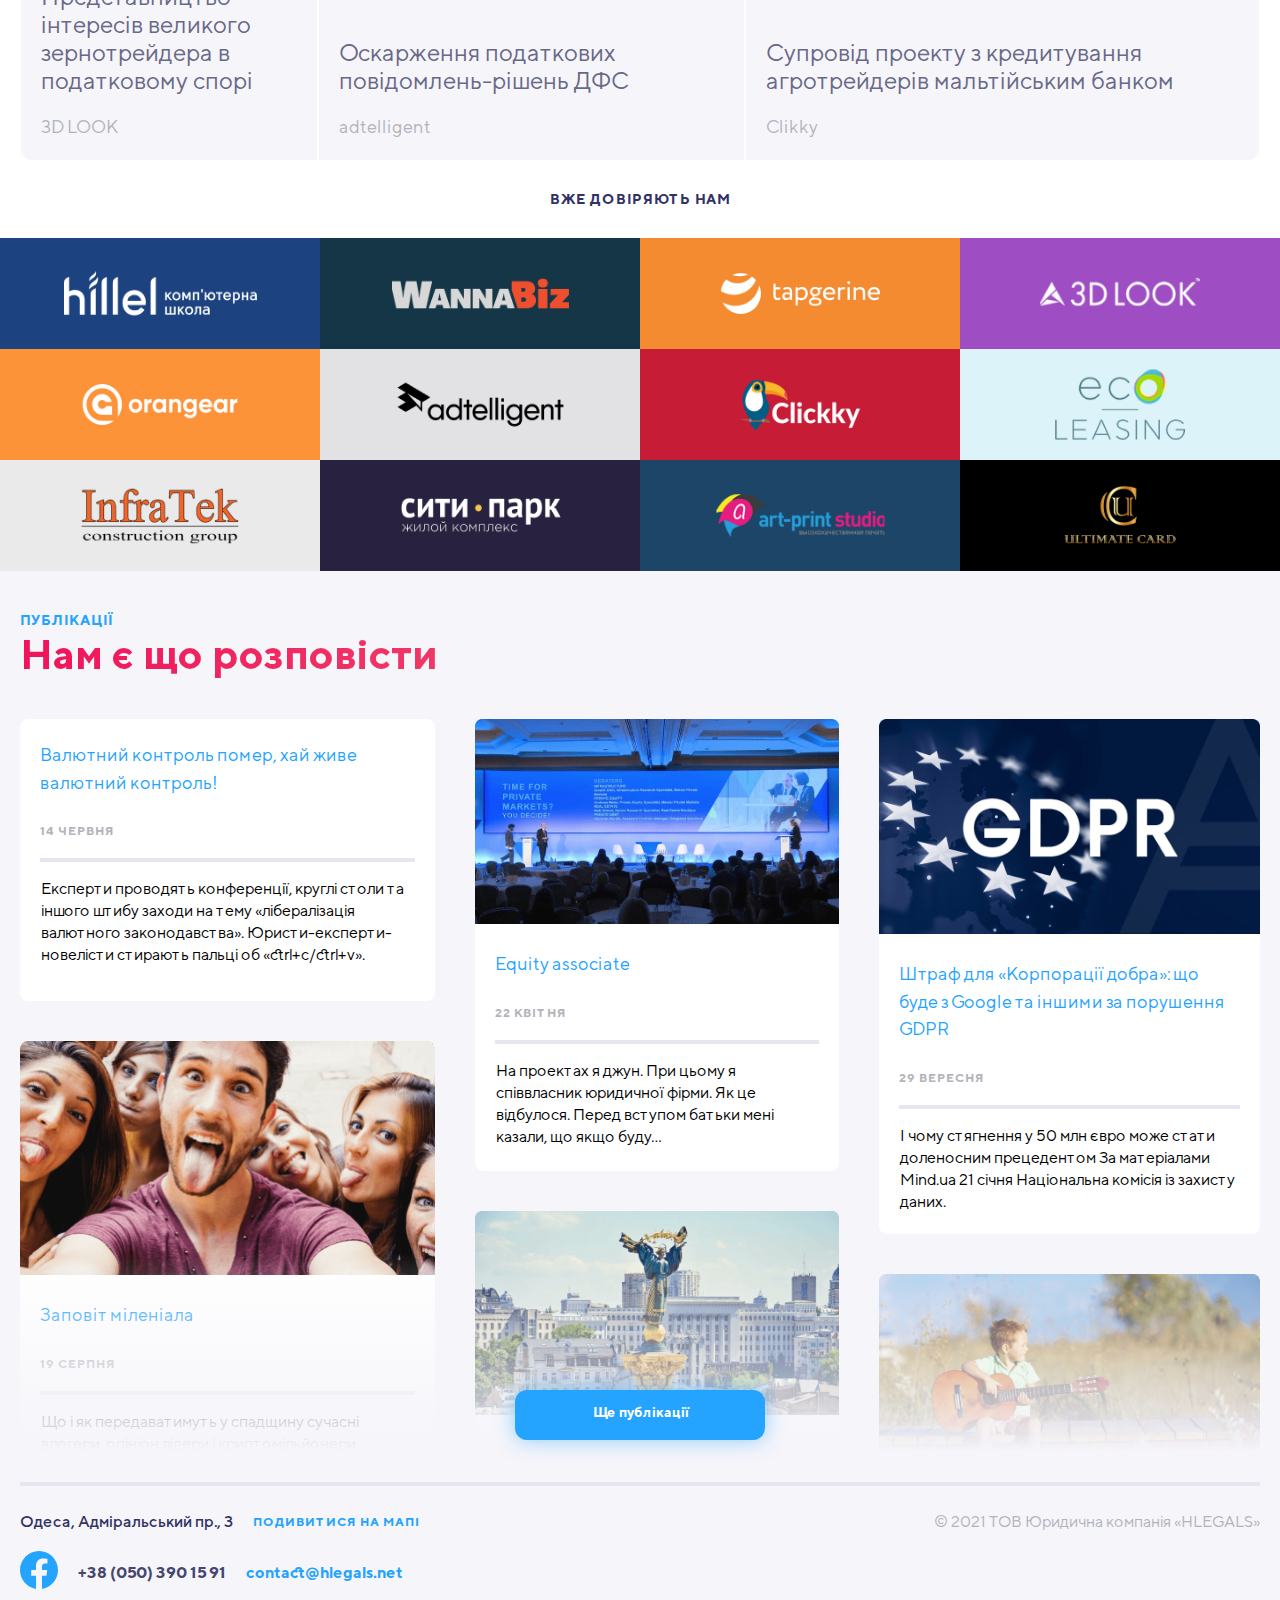
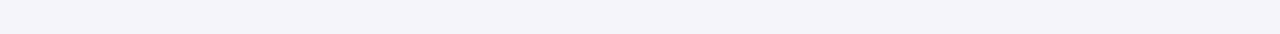
==== commit 8df6be2a: "image fix" ====
--- a/index.html
+++ b/index.html
@@ -1,12 +1,12 @@
 <!DOCTYPE html>
-<html lang="en">
+<html lang="zxx">
 
 <head>
   <meta charset="UTF-8">
   <meta http-equiv="X-UA-Compatible" content="IE=edge">
   <meta name="viewport" content="width=device-width, initial-scale=1.0">
   <link rel="stylesheet" href="assets/css/style.css">
-  <title>Document</title>
+  <title>hlegas</title>
 </head>
 
 <body>
@@ -39,13 +39,11 @@
         </div>
       </div>
       <nav class="header-menu__navbar navbar">
-
         <div class="navbar-hamburger">
           <span></span>
           <span></span>
           <span></span>
         </div>
-
         <ul class="navbar__list">
           <li class="navbar__item">
             <a class="navbar__link" href="assets/pages/about.html">про нас</a>
@@ -64,7 +62,6 @@
           </li>
         </ul>
       </nav>
-
     </div>
     <div class="header-logo">
       <img class="header-logo__image" src="assets/img/logo.svg" alt="logo">
@@ -73,9 +70,7 @@
     <div class="header-logo__button">
       <img class="header-logo__button-image" alt="down" src="assets/img/scrolldown.svg">
     </div>
-
   </header>
-
   <main class="main">
     <section class="experience">
       <div class="experience__container container">
@@ -86,7 +81,6 @@
             <h2 class="slider__header"><span>Інноваційні</span></h2>
             <h2 class="slider__header"><span>Бізнес-орієнтовані юристи</span></h2>
           </div>
-
           <div class="slider__notes">
             <div class="slider__note active">
               <h3 class="slider__title">Перевертаємо уявлення про юридичні послуги</h3>
@@ -99,39 +93,30 @@
               <p class="slider__descption">Консолідуючи багаторічний досвід і практику, юристи компанії супроводжують
                 складні проекти.Багато з них формують практику застосування морського права в Україні.</p>
             </div>
-
             <div class="slider__note">
               <h3 class="slider__title">Інноваційні послуги</h3>
               <p class="slider__descption">Багато з них формують практику застосування морського права в Україні.</p>
             </div>
-
             <div class="slider__note">
               <h3 class="slider__title">Бізнес-орієнтовані юристи</h3>
               <p class="slider__descption">Консолідуючи багаторічний досвід і практику, юристи компанії супроводжують
                 складні проекти і досягають прийняття рядуважливих для галузі рішень.</p>
             </div>
           </div>
-
           <div class="slider__indicators">
             <div class="slider__indicator active"></div>
             <div class="slider__indicator"></div>
             <div class="slider__indicator"></div>
             <div class="slider__indicator"></div>
           </div>
-
-        </div>
-      </div>
-
-    </section>
-
+        </div>
+      </div>
+    </section>
     <section class="services">
       <div class="services-container container">
         <strong><a class="services__link" href="">послуги</a></strong>
         <h2 class="services__title">Що ми вміємо робити краще за інших?</h2>
-
-
         <div class="services-grid">
-
           <div class="services-block">
             <h3 class="services-block__title">IT та електронна комерція</h3>
             <div class="services-block__picture">
@@ -142,9 +127,6 @@
               робота відволікає вас
               від ведення бізнесу. Але роботи не так вже й багато, щоб наймати інхауз-юриста.</div>
           </div>
-
-
-
           <div class="services-block">
             <h3 class="services-block__title">Комплексний щоденний
               юридичний супровід</h3>
@@ -156,9 +138,6 @@
               юриста. А ще ми добре знаємо, як важко в Україні
               знайти хорошого кандидата з досвідом у сфері інформаційних технологій.</div>
           </div>
-
-
-
           <div class="services-block">
             <h3 class="services-block__title">Структуризація корпоративних відносин</h3>
             <div class="services-block__picture">
@@ -168,9 +147,6 @@
               цілу команду, які впишуться в повсякденне життя вашої
               компанії.</div>
           </div>
-
-
-
           <div class="services-block">
             <h3 class="services-block__title">Побудовa договірних відносин</h3>
             <div class="services-block__picture">
@@ -182,9 +158,6 @@
               кавоварки і просто поговорити про поточні справи замість очікування статусу update.
             </div>
           </div>
-
-
-
           <div class="services-block">
             <h3 class="services-block__title">Захист бізнесу, інтелектуальної власності</h3>
             <div class="services-block__picture">
@@ -194,28 +167,23 @@
               проектами, тому вже точно не зупиниться в професійному
               розвитку. Так чи інакше, на вас працюватиме весь Axon Partners замість корпоративного юриста.</div>
           </div>
-
-
-
           <div class="services-block">
             <h3 class="services-block__title">Судове представництво</h3>
             <div class="services-block__picture">
               <img class="services-block__image" src="assets/img/services6.svg" alt="services6">
             </div>
-            <div class="services-block__description">Невелика компанія, середнього розміру, чи вже лідер ринку? Локальний бізнес або транснаціональна компанія? Маєте власний
-            юридичний відділ, чи ні?</div>
-          </div>
-
-        </div>
-      </div>
-    </section>
-
+            <div class="services-block__description">Невелика компанія, середнього розміру, чи вже лідер ринку?
+              Локальний бізнес або транснаціональна компанія? Маєте власний
+              юридичний відділ, чи ні?</div>
+          </div>
+        </div>
+      </div>
+    </section>
     <section class="face container">
       <div class="face-box">
         <div class="face-box__picture">
           <img class="face-box__image" src="assets/img/face.png" alt="">
         </div>
-
         <div class="face-contant">
           <strong class="face-contant__indicators">
             <a class="face-contant__link" href="">команда</a>
@@ -230,46 +198,34 @@
               <div class="face-contant__name">Олександр Олександровський</div>
               <div class="face-contant__about">Керуючий партнер</div>
             </div>
-
-          </div>
-
-        </div>
-
+          </div>
+        </div>
       </div>
       <div class="face-indicators">
         <div class="face-indicator active"></div>
         <div class="face-indicator"></div>
         <div class="face-indicator"></div>
       </div>
-
-    </section>
-
+    </section>
     <section class="cases container">
-
-
-
       <div class="cases-section">
         <h3 class="cases-section__title">Успішні кейси</h3>
       </div>
-
       <div class="cases-section">
         <div class="cases-section__description">Супровід проекту з купівлі-продажу сільськогосподарської продукції
         </div>
         <div class="cases-section__notes">Hillel IT School</div>
       </div>
-
       <div class="cases-section">
         <div class="cases-section__description">Підготовка комплексного юридичного висновку для європейського банку
         </div>
         <div class="cases-section__notes">WannaBiz</div>
       </div>
-
       <div class="cases-section">
         <div class="cases-section__description">Супровід проекту з купівлі-продажу сільськогосподарської продукції
         </div>
         <div class="cases-section__notes">tapgerine</div>
       </div>
-
       <div class="cases-section">
         <div class="cases-section__description">Представництво інтересів великого зернотрейдера в податковому спорі
         </div>
@@ -284,9 +240,7 @@
         </div>
         <div class="cases-section__notes">Clikky</div>
       </div>
-
-    </section>
-
+    </section>
     <section class="brands">
       <h3 class="brands__title">Вже довіряють нам</h3>
       <div class="brands-box">
@@ -329,16 +283,13 @@
       </div>
     </section>
   </main>
-
   <footer class="footer">
     <div class="footer-primary container">
       <div class="footer-primary__action">
         <a class="footer-primary__link" href="index.html">Публікації</a>
       </div>
       <h2 class="footer-primary__title">Нам є що розповісти</h2>
-
       <div class="footer-primary__box box">
-
         <div class="box-section">
           <h2 class="box-section__title">
             <a class="box-section__link" href="#">Валютний контроль помер, хай живе валютний контроль!</a>
@@ -348,7 +299,6 @@
             тему «лібералізація валютного законодавства».
             Юристи-експерти-новелісти стирають пальці об «ctrl+c/ctrl+v».</div>
         </div>
-
         <div class="box-section">
           <h2 class="box-section__title">
             <a class="box-section__link" href="#">Equity associate</a>
@@ -361,7 +311,6 @@
             відбулося. Перед вступом батьки мені казали, що якщо
             буду…</div>
         </div>
-
         <div class="box-section">
           <h2 class="box-section__title">
             <a class="box-section__link" href="#">Штраф для «Корпорації добра»: що буде з Google та іншими за порушення
@@ -375,7 +324,6 @@
             матеріалами Mind.ua 21 січня Національна комісія із
             захисту даних.</div>
         </div>
-
         <div class="box-section">
           <h2 class="box-section__title">
             <a class="box-section__link" href="#">Заповіт міленіала</a>
@@ -387,7 +335,6 @@
           <div class="box-section__description">Що і як передаватимуть у спадщину сучасні влогери, опініон лідери і
             криптомільйонери</div>
         </div>
-
         <div class="box-section">
           <h2 class="box-section__title display">
             <a class="box-section__link" href="#">Закон про мови: як зробити свій сайт відповідним</a>
@@ -420,9 +367,9 @@
     <div class="footer-secondary container">
       <div class="footer-secondary__info info">
         <div class="info-contact">
-        <div class="info-contact__address">
-          <a class="info-contact__address-link" href="#">Одеса, Адміральський пр., 3</a>
-        </div>
+          <div class="info-contact__address">
+            <a class="info-contact__address-link" href="#">Одеса, Адміральський пр., 3</a>
+          </div>
           <div class="info-contact__action">
             <a class="info-contact__link" href="#">Подивитися на мапі</a>
           </div>
@@ -444,9 +391,7 @@
       <div class="footer-secondary__copyright">© 2021 ТОВ Юридична компанія «HLEGALS»</div>
     </div>
   </footer>
-
   <script src="https://ajax.googleapis.com/ajax/libs/jquery/3.6.0/jquery.min.js"></script>
-
   <script src="assets/js/main.js"></script>
 </body>
 
